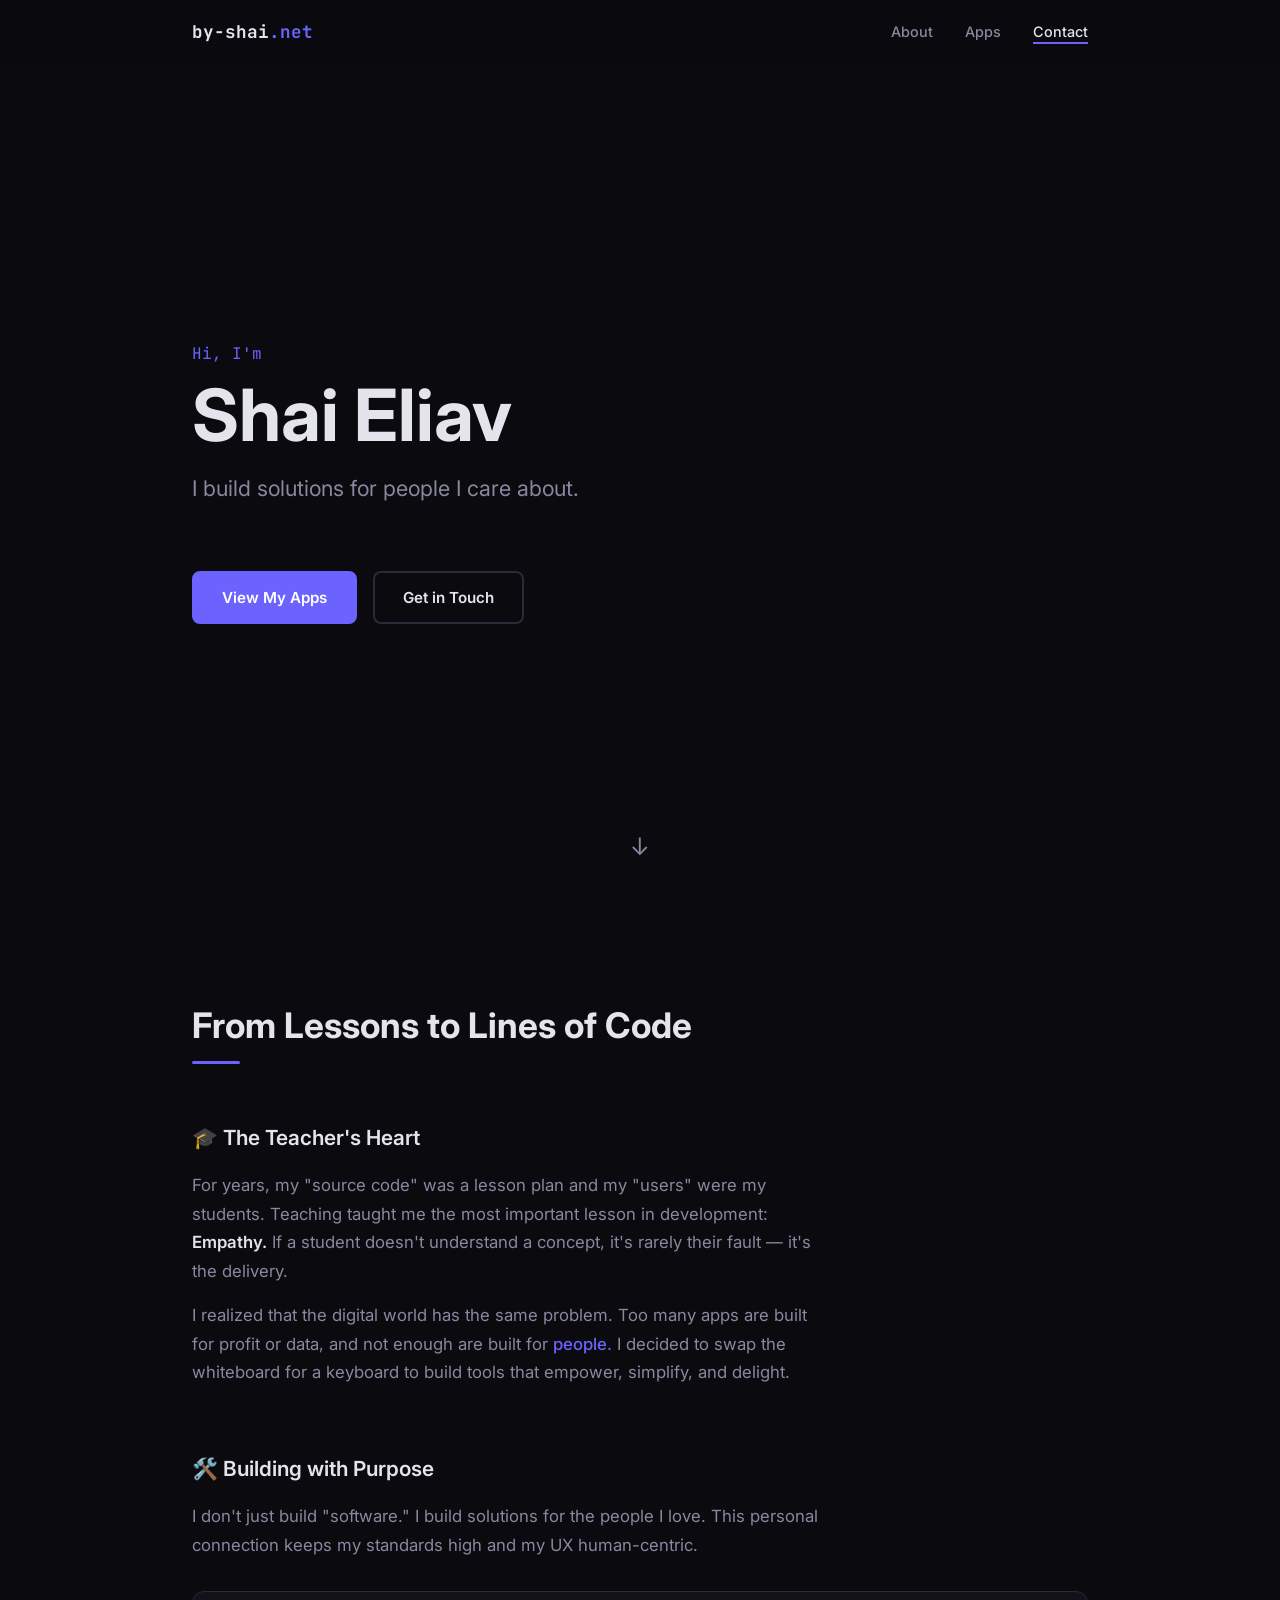
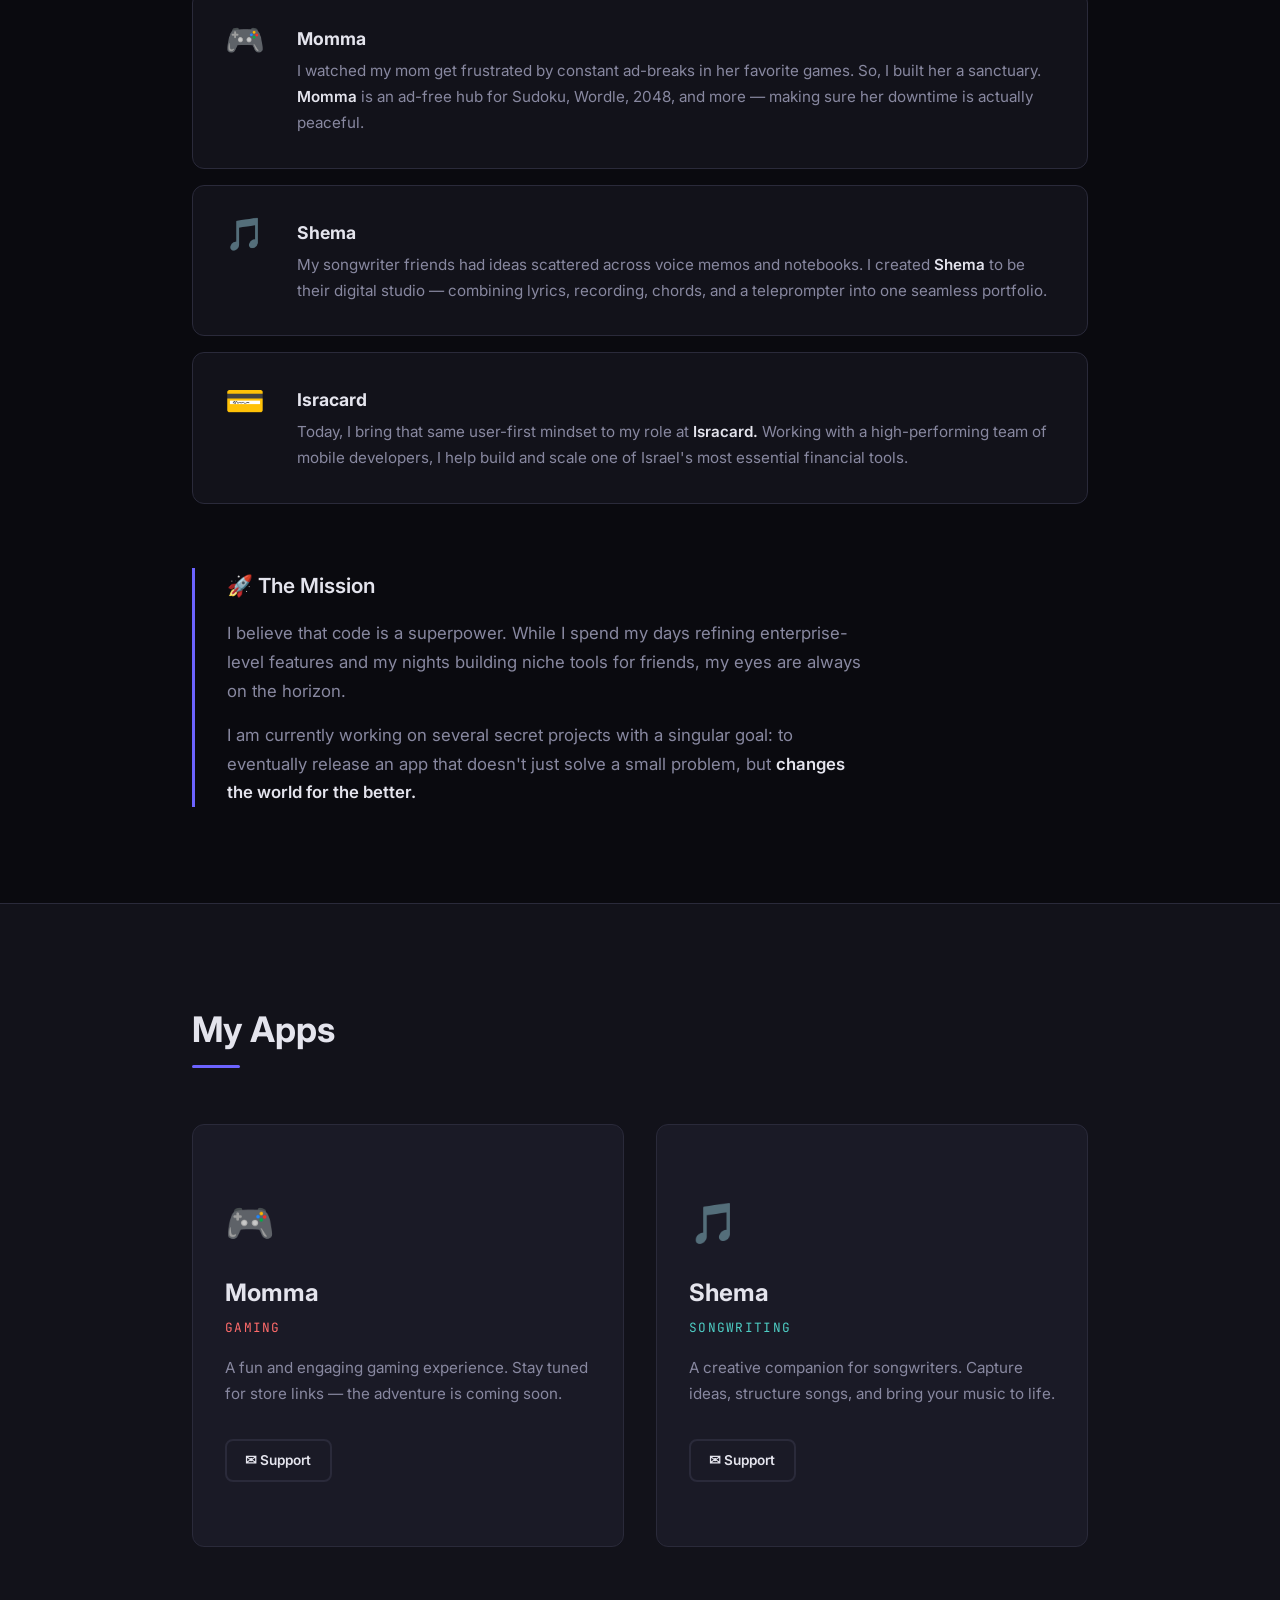
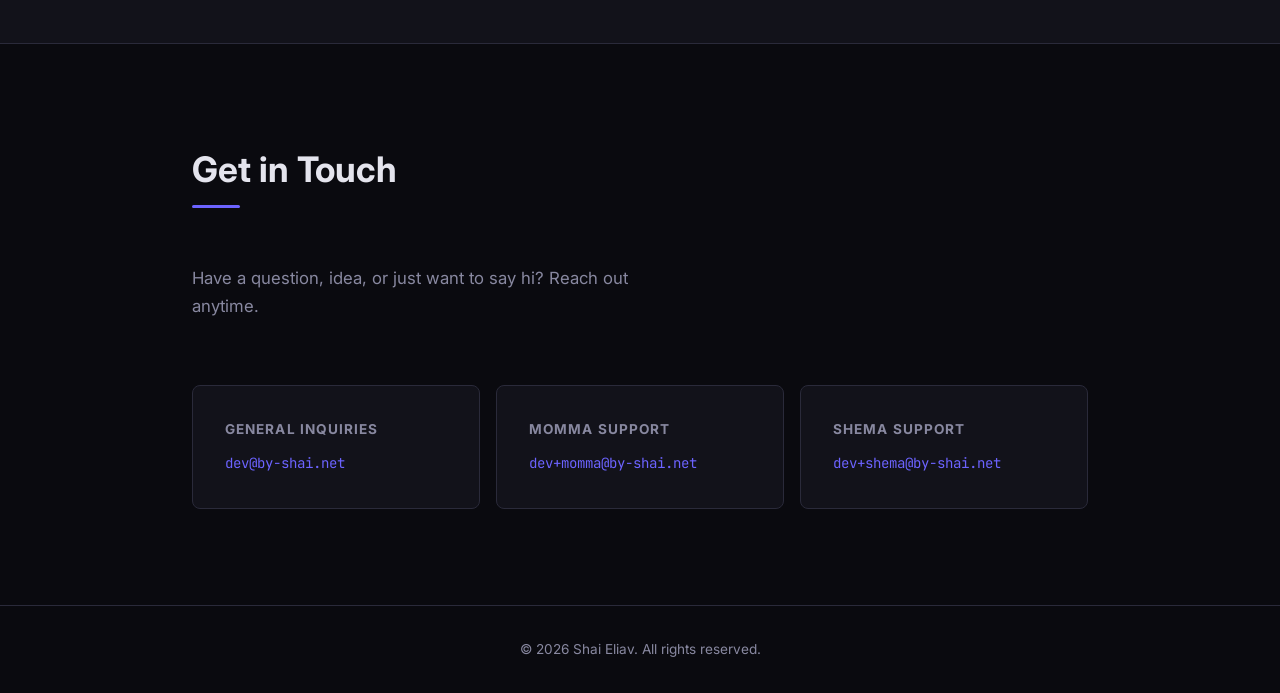
==== index.html @ 7bb71832 "first commit" ====
<!DOCTYPE html>
<html lang="en">
<head>
  <meta charset="UTF-8">
  <meta name="viewport" content="width=device-width, initial-scale=1.0">
  <title>Shai Eliav — Developer</title>
  <meta name="description" content="Shai Eliav — app developer. Creator of Momma (gaming) and Shema (songwriting).">
  <meta name="author" content="Shai Eliav">

  <!-- Open Graph -->
  <meta property="og:title" content="Shai Eliav — Developer">
  <meta property="og:description" content="App developer. Creator of Momma and Shema.">
  <meta property="og:type" content="website">
  <meta property="og:url" content="https://by-shai.net">

  <!-- Favicon (inline SVG data URI) -->
  <link rel="icon" href="data:image/svg+xml,<svg xmlns='http://www.w3.org/2000/svg' viewBox='0 0 100 100'><text y='.9em' font-size='90'>⚡</text></svg>">

  <!-- Fonts -->
  <link rel="preconnect" href="https://fonts.googleapis.com">
  <link rel="preconnect" href="https://fonts.gstatic.com" crossorigin>
  <link href="https://fonts.googleapis.com/css2?family=Inter:wght@400;500;600;700&family=JetBrains+Mono:wght@400;500&display=swap" rel="stylesheet">

  <link rel="stylesheet" href="css/style.css">
</head>
<body>

  <!-- ============ NAV ============ -->
  <nav class="nav" id="nav">
    <div class="nav__inner">
      <a href="#" class="nav__logo">by-shai<span class="accent">.net</span></a>
      <button class="nav__toggle" id="navToggle" aria-label="Toggle menu">
        <span></span><span></span><span></span>
      </button>
      <ul class="nav__links" id="navLinks">
        <li><a href="#about">About</a></li>
        <li><a href="#apps">Apps</a></li>
        <li><a href="#contact">Contact</a></li>
      </ul>
    </div>
  </nav>

  <!-- ============ HERO ============ -->
  <header class="hero" id="hero">
    <div class="container">
      <p class="hero__greeting">Hi, I'm</p>
      <h1 class="hero__name">Shai Eliav</h1>
      <p class="hero__tagline">I build solutions for people I care about.</p>
      <div class="hero__cta">
        <a href="#apps" class="btn btn--primary">View My Apps</a>
        <a href="#contact" class="btn btn--outline">Get in Touch</a>
      </div>
    </div>
    <div class="hero__scroll" aria-hidden="true">
      <span>↓</span>
    </div>
  </header>

  <!-- ============ ABOUT ============ -->
  <section class="section about" id="about">
    <div class="container">
      <h2 class="section__title fade-in">From Lessons to Lines&nbsp;of&nbsp;Code</h2>

      <!-- The Teacher's Heart -->
      <div class="about__block fade-in">
        <h3 class="about__subtitle">🎓 The Teacher's Heart</h3>
        <div class="about__content">
          <p>
            For years, my "source code" was a lesson plan and my "users" were my students.
            Teaching taught me the most important lesson in development: <strong>Empathy.</strong>
            If a student doesn't understand a concept, it's rarely their fault — it's the delivery.
          </p>
          <p>
            I realized that the digital world has the same problem. Too many apps are built for
            profit or data, and not enough are built for <em>people.</em> I decided to swap the
            whiteboard for a keyboard to build tools that empower, simplify, and delight.
          </p>
        </div>
      </div>

      <!-- Building with Purpose -->
      <div class="about__block fade-in">
        <h3 class="about__subtitle">🛠️ Building with Purpose</h3>
        <div class="about__content">
          <p>
            I don't just build "software." I build solutions for the people I love. This personal
            connection keeps my standards high and my UX human-centric.
          </p>
        </div>

        <div class="about__projects">
          <div class="about__project fade-in">
            <span class="about__project-icon">🎮</span>
            <div>
              <h4 class="about__project-name">Momma</h4>
              <p>
                I watched my mom get frustrated by constant ad-breaks in her favorite games.
                So, I built her a sanctuary. <strong>Momma</strong> is an ad-free hub for
                Sudoku, Wordle, 2048, and more — making sure her downtime is actually peaceful.
              </p>
            </div>
          </div>

          <div class="about__project fade-in">
            <span class="about__project-icon">🎵</span>
            <div>
              <h4 class="about__project-name">Shema</h4>
              <p>
                My songwriter friends had ideas scattered across voice memos and notebooks.
                I created <strong>Shema</strong> to be their digital studio — combining lyrics,
                recording, chords, and a teleprompter into one seamless portfolio.
              </p>
            </div>
          </div>

          <div class="about__project fade-in">
            <span class="about__project-icon">💳</span>
            <div>
              <h4 class="about__project-name">Isracard</h4>
              <p>
                Today, I bring that same user-first mindset to my role at <strong>Isracard.</strong>
                Working with a high-performing team of mobile developers, I help build and scale
                one of Israel's most essential financial tools.
              </p>
            </div>
          </div>
        </div>
      </div>

      <!-- The Mission -->
      <div class="about__block about__mission fade-in">
        <h3 class="about__subtitle">🚀 The Mission</h3>
        <div class="about__content">
          <p>
            I believe that code is a superpower. While I spend my days refining enterprise-level
            features and my nights building niche tools for friends, my eyes are always on
            the horizon.
          </p>
          <p>
            I am currently working on several secret projects with a singular goal: to eventually
            release an app that doesn't just solve a small problem, but
            <strong>changes the world for the better.</strong>
          </p>
        </div>
      </div>
    </div>
  </section>

  <!-- ============ APPS ============ -->
  <section class="section apps" id="apps">
    <div class="container">
      <h2 class="section__title fade-in">My Apps</h2>
      <div class="apps__grid">

        <!-- Momma -->
        <article class="app-card app-card--momma fade-in">
          <div class="app-card__icon">🎮</div>
          <h3 class="app-card__name">Momma</h3>
          <p class="app-card__category">Gaming</p>
          <p class="app-card__desc">
            A fun and engaging gaming experience. Stay tuned for store links — the adventure is coming soon.
          </p>
          <div class="app-card__links">
            <!-- Store links will go here -->
            <a href="mailto:dev+momma@by-shai.net" class="btn btn--small btn--outline">
              ✉ Support
            </a>
          </div>
        </article>

        <!-- Shema -->
        <article class="app-card app-card--shema fade-in">
          <div class="app-card__icon">🎵</div>
          <h3 class="app-card__name">Shema</h3>
          <p class="app-card__category">Songwriting</p>
          <p class="app-card__desc">
            A creative companion for songwriters. Capture ideas, structure songs, and bring your music to life.
          </p>
          <div class="app-card__links">
            <!-- Store links will go here -->
            <a href="mailto:dev+shema@by-shai.net" class="btn btn--small btn--outline">
              ✉ Support
            </a>
          </div>
        </article>

      </div>
    </div>
  </section>

  <!-- ============ CONTACT ============ -->
  <section class="section contact" id="contact">
    <div class="container">
      <h2 class="section__title fade-in">Get in Touch</h2>
      <p class="contact__text">
        Have a question, idea, or just want to say hi? Reach out anytime.
      </p>
      <div class="contact__grid fade-in">
        <div class="contact-card">
          <h4>General Inquiries</h4>
          <a href="mailto:dev@by-shai.net">dev@by-shai.net</a>
        </div>
        <div class="contact-card">
          <h4>Momma Support</h4>
          <a href="mailto:dev+momma@by-shai.net">dev+momma@by-shai.net</a>
        </div>
        <div class="contact-card">
          <h4>Shema Support</h4>
          <a href="mailto:dev+shema@by-shai.net">dev+shema@by-shai.net</a>
        </div>
      </div>
    </div>
  </section>

  <!-- ============ FOOTER ============ -->
  <footer class="footer">
    <div class="container">
      <p>&copy; <span id="year"></span> Shai Eliav. All rights reserved.</p>
    </div>
  </footer>

  <script src="js/main.js"></script>
</body>
</html>
---- css/style.css ----
/* ===========================================
   by-shai.net — Shai Eliav Developer Portfolio
   =========================================== */

/* ---------- Design tokens ---------- */
:root {
  /* Colors */
  --color-bg:        #0a0a0f;
  --color-surface:   #12121a;
  --color-surface-2: #1a1a26;
  --color-border:    #2a2a3a;
  --color-text:      #e4e4ed;
  --color-text-muted:#8888a0;
  --color-accent:    #6c63ff;
  --color-accent-hover: #857eff;
  --color-momma:     #ff6b6b;
  --color-shema:     #4ecdc4;

  /* Typography */
  --font-sans:  'Inter', -apple-system, BlinkMacSystemFont, 'Segoe UI', sans-serif;
  --font-mono:  'JetBrains Mono', 'Fira Code', monospace;

  /* Spacing */
  --space-xs: 0.25rem;
  --space-sm: 0.5rem;
  --space-md: 1rem;
  --space-lg: 2rem;
  --space-xl: 4rem;
  --space-2xl: 6rem;

  /* Misc */
  --radius: 12px;
  --radius-sm: 8px;
  --transition: 0.3s cubic-bezier(0.4, 0, 0.2, 1);
  --nav-height: 64px;
}

/* ---------- Reset ---------- */
*, *::before, *::after {
  margin: 0;
  padding: 0;
  box-sizing: border-box;
}

html {
  scroll-behavior: smooth;
  scroll-padding-top: var(--nav-height);
}

body {
  font-family: var(--font-sans);
  background: var(--color-bg);
  color: var(--color-text);
  line-height: 1.7;
  -webkit-font-smoothing: antialiased;
  -moz-osx-font-smoothing: grayscale;
  overflow-x: hidden;
}

a {
  color: var(--color-accent);
  text-decoration: none;
  transition: color var(--transition);
}

a:hover {
  color: var(--color-accent-hover);
}

img {
  max-width: 100%;
  display: block;
}

ul {
  list-style: none;
}

/* ---------- Utility ---------- */
.container {
  width: 100%;
  max-width: 960px;
  margin-inline: auto;
  padding-inline: var(--space-lg);
}

.accent {
  color: var(--color-accent);
}

/* ---------- Buttons ---------- */
.btn {
  display: inline-flex;
  align-items: center;
  gap: var(--space-sm);
  padding: 0.75rem 1.75rem;
  border-radius: var(--radius-sm);
  font-weight: 600;
  font-size: 0.95rem;
  transition: all var(--transition);
  cursor: pointer;
  border: 2px solid transparent;
  text-decoration: none;
}

.btn--primary {
  background: var(--color-accent);
  color: #fff;
  border-color: var(--color-accent);
}

.btn--primary:hover {
  background: var(--color-accent-hover);
  border-color: var(--color-accent-hover);
  color: #fff;
  transform: translateY(-2px);
  box-shadow: 0 8px 25px rgba(108, 99, 255, 0.3);
}

.btn--outline {
  background: transparent;
  color: var(--color-text);
  border-color: var(--color-border);
}

.btn--outline:hover {
  border-color: var(--color-accent);
  color: var(--color-accent);
  transform: translateY(-2px);
}

.btn--small {
  padding: 0.5rem 1.15rem;
  font-size: 0.85rem;
}

/* ---------- Navigation ---------- */
.nav {
  position: fixed;
  top: 0;
  left: 0;
  right: 0;
  height: var(--nav-height);
  z-index: 1000;
  background: rgba(10, 10, 15, 0.85);
  backdrop-filter: blur(12px);
  -webkit-backdrop-filter: blur(12px);
  border-bottom: 1px solid transparent;
  transition: border-color var(--transition), background var(--transition);
}

.nav--scrolled {
  border-bottom-color: var(--color-border);
  background: rgba(10, 10, 15, 0.95);
}

.nav__inner {
  display: flex;
  align-items: center;
  justify-content: space-between;
  max-width: 960px;
  margin-inline: auto;
  padding-inline: var(--space-lg);
  height: 100%;
}

.nav__logo {
  font-family: var(--font-mono);
  font-weight: 700;
  font-size: 1.1rem;
  color: var(--color-text);
  text-decoration: none;
}

.nav__logo:hover {
  color: var(--color-text);
}

.nav__links {
  display: flex;
  gap: var(--space-lg);
}

.nav__links a {
  color: var(--color-text-muted);
  font-weight: 500;
  font-size: 0.9rem;
  transition: color var(--transition);
  position: relative;
}

.nav__links a::after {
  content: '';
  position: absolute;
  bottom: -4px;
  left: 0;
  width: 0;
  height: 2px;
  background: var(--color-accent);
  transition: width var(--transition);
}

.nav__links a:hover,
.nav__links a.active {
  color: var(--color-text);
}

.nav__links a:hover::after,
.nav__links a.active::after {
  width: 100%;
}

/* Hamburger */
.nav__toggle {
  display: none;
  flex-direction: column;
  gap: 5px;
  background: none;
  border: none;
  cursor: pointer;
  padding: var(--space-sm);
}

.nav__toggle span {
  display: block;
  width: 22px;
  height: 2px;
  background: var(--color-text);
  border-radius: 2px;
  transition: all var(--transition);
}

/* ---------- Hero ---------- */
.hero {
  display: flex;
  flex-direction: column;
  justify-content: center;
  align-items: flex-start;
  min-height: 100vh;
  padding-top: var(--nav-height);
  position: relative;
}

.hero__greeting {
  font-family: var(--font-mono);
  color: var(--color-accent);
  font-size: 1rem;
  margin-bottom: var(--space-sm);
  opacity: 0;
  animation: fadeUp 0.6s ease forwards 0.2s;
}

.hero__name {
  font-size: clamp(2.5rem, 7vw, 4.5rem);
  font-weight: 700;
  line-height: 1.1;
  margin-bottom: var(--space-md);
  opacity: 0;
  animation: fadeUp 0.6s ease forwards 0.4s;
}

.hero__tagline {
  font-size: clamp(1.1rem, 2.5vw, 1.35rem);
  color: var(--color-text-muted);
  max-width: 480px;
  margin-bottom: var(--space-xl);
  opacity: 0;
  animation: fadeUp 0.6s ease forwards 0.6s;
}

.hero__cta {
  display: flex;
  gap: var(--space-md);
  flex-wrap: wrap;
  opacity: 0;
  animation: fadeUp 0.6s ease forwards 0.8s;
}

.hero__scroll {
  position: absolute;
  bottom: var(--space-lg);
  left: 50%;
  transform: translateX(-50%);
  color: var(--color-text-muted);
  font-size: 1.5rem;
  animation: bounce 2s ease infinite;
}

/* ---------- Sections ---------- */
.section {
  padding: var(--space-2xl) 0;
}

.section__title {
  font-size: clamp(1.6rem, 4vw, 2.2rem);
  font-weight: 700;
  margin-bottom: var(--space-xl);
  position: relative;
  display: inline-block;
}

.section__title::after {
  content: '';
  position: absolute;
  bottom: -8px;
  left: 0;
  width: 48px;
  height: 3px;
  background: var(--color-accent);
  border-radius: 3px;
}

/* ---------- About ---------- */
.about__block {
  margin-bottom: var(--space-xl);
}

.about__block:last-child {
  margin-bottom: 0;
}

.about__subtitle {
  font-size: 1.3rem;
  font-weight: 600;
  margin-bottom: var(--space-md);
  color: var(--color-text);
}

.about__content {
  max-width: 640px;
}

.about__content p {
  color: var(--color-text-muted);
  margin-bottom: var(--space-md);
  font-size: 1.05rem;
}

.about__content p:last-child {
  margin-bottom: 0;
}

.about__content strong {
  color: var(--color-text);
  font-weight: 600;
}

.about__content em {
  color: var(--color-accent);
  font-style: normal;
  font-weight: 500;
}

/* Project highlight cards inside About */
.about__projects {
  display: flex;
  flex-direction: column;
  gap: var(--space-md);
  margin-top: var(--space-lg);
}

.about__project {
  display: flex;
  gap: var(--space-lg);
  align-items: flex-start;
  background: var(--color-surface);
  border: 1px solid var(--color-border);
  border-radius: var(--radius);
  padding: var(--space-lg);
  transition: border-color var(--transition), transform var(--transition);
}

.about__project:hover {
  border-color: var(--color-accent);
  transform: translateY(-2px);
}

.about__project-icon {
  font-size: 2rem;
  flex-shrink: 0;
  line-height: 1;
}

.about__project-name {
  font-size: 1.1rem;
  font-weight: 700;
  margin-bottom: var(--space-xs);
}

.about__project p {
  color: var(--color-text-muted);
  font-size: 0.95rem;
  line-height: 1.7;
}

.about__project p strong {
  color: var(--color-text);
  font-weight: 600;
}

/* Mission block accent border */
.about__mission {
  border-left: 3px solid var(--color-accent);
  padding-left: var(--space-lg);
  border-radius: 0;
}

@media (max-width: 480px) {
  .about__project {
    flex-direction: column;
    gap: var(--space-md);
  }
}

/* ---------- Apps ---------- */
.apps {
  background: var(--color-surface);
  border-top: 1px solid var(--color-border);
  border-bottom: 1px solid var(--color-border);
}

.apps__grid {
  display: grid;
  grid-template-columns: repeat(auto-fit, minmax(300px, 1fr));
  gap: var(--space-lg);
}

.app-card {
  background: var(--color-surface-2);
  border: 1px solid var(--color-border);
  border-radius: var(--radius);
  padding: var(--space-xl) var(--space-lg);
  transition: transform var(--transition), box-shadow var(--transition), border-color var(--transition);
  position: relative;
  overflow: hidden;
}

.app-card::before {
  content: '';
  position: absolute;
  top: 0;
  left: 0;
  right: 0;
  height: 3px;
  border-radius: var(--radius) var(--radius) 0 0;
  opacity: 0;
  transition: opacity var(--transition);
}

.app-card--momma::before {
  background: var(--color-momma);
}

.app-card--shema::before {
  background: var(--color-shema);
}

.app-card:hover {
  transform: translateY(-4px);
  box-shadow: 0 16px 48px rgba(0, 0, 0, 0.3);
}

.app-card:hover::before {
  opacity: 1;
}

.app-card--momma:hover {
  border-color: rgba(255, 107, 107, 0.3);
}

.app-card--shema:hover {
  border-color: rgba(78, 205, 196, 0.3);
}

.app-card__icon {
  font-size: 2.5rem;
  margin-bottom: var(--space-md);
}

.app-card__name {
  font-size: 1.5rem;
  font-weight: 700;
  margin-bottom: var(--space-xs);
}

.app-card__category {
  font-family: var(--font-mono);
  font-size: 0.8rem;
  text-transform: uppercase;
  letter-spacing: 0.1em;
  margin-bottom: var(--space-md);
}

.app-card--momma .app-card__category {
  color: var(--color-momma);
}

.app-card--shema .app-card__category {
  color: var(--color-shema);
}

.app-card__desc {
  color: var(--color-text-muted);
  font-size: 0.95rem;
  margin-bottom: var(--space-lg);
  line-height: 1.7;
}

.app-card__links {
  display: flex;
  gap: var(--space-sm);
  flex-wrap: wrap;
}

/* ---------- Contact ---------- */
.contact__text {
  color: var(--color-text-muted);
  font-size: 1.05rem;
  max-width: 480px;
  margin-bottom: var(--space-xl);
}

.contact__grid {
  display: grid;
  grid-template-columns: repeat(auto-fit, minmax(220px, 1fr));
  gap: var(--space-md);
}

.contact-card {
  background: var(--color-surface);
  border: 1px solid var(--color-border);
  border-radius: var(--radius-sm);
  padding: var(--space-lg);
  transition: border-color var(--transition), transform var(--transition);
}

.contact-card:hover {
  border-color: var(--color-accent);
  transform: translateY(-2px);
}

.contact-card h4 {
  font-size: 0.85rem;
  text-transform: uppercase;
  letter-spacing: 0.08em;
  color: var(--color-text-muted);
  margin-bottom: var(--space-sm);
}

.contact-card a {
  font-family: var(--font-mono);
  font-size: 0.88rem;
  word-break: break-all;
}

/* ---------- Footer ---------- */
.footer {
  border-top: 1px solid var(--color-border);
  padding: var(--space-lg) 0;
  text-align: center;
}

.footer p {
  color: var(--color-text-muted);
  font-size: 0.85rem;
}

/* ---------- Animations ---------- */
@keyframes fadeUp {
  from {
    opacity: 0;
    transform: translateY(20px);
  }
  to {
    opacity: 1;
    transform: translateY(0);
  }
}

@keyframes bounce {
  0%, 20%, 50%, 80%, 100% {
    transform: translateX(-50%) translateY(0);
  }
  40% {
    transform: translateX(-50%) translateY(-10px);
  }
  60% {
    transform: translateX(-50%) translateY(-5px);
  }
}

/* Fade-in on scroll */
.fade-in {
  opacity: 0;
  transform: translateY(24px);
  transition: opacity 0.6s ease, transform 0.6s ease;
}

.fade-in.visible {
  opacity: 1;
  transform: translateY(0);
}

/* ---------- Responsive ---------- */
@media (max-width: 768px) {
  .nav__toggle {
    display: flex;
  }

  .nav__links {
    position: fixed;
    top: var(--nav-height);
    left: 0;
    right: 0;
    background: rgba(10, 10, 15, 0.98);
    backdrop-filter: blur(12px);
    -webkit-backdrop-filter: blur(12px);
    flex-direction: column;
    align-items: center;
    padding: var(--space-lg);
    gap: var(--space-md);
    border-bottom: 1px solid var(--color-border);
    transform: translateY(-100%);
    opacity: 0;
    pointer-events: none;
    transition: all var(--transition);
  }

  .nav__links.open {
    transform: translateY(0);
    opacity: 1;
    pointer-events: all;
  }

  .nav__links a {
    font-size: 1.1rem;
  }

  .hero__cta {
    flex-direction: column;
    width: 100%;
  }

  .hero__cta .btn {
    justify-content: center;
    text-align: center;
  }

  .apps__grid {
    grid-template-columns: 1fr;
  }

  .contact__grid {
    grid-template-columns: 1fr;
  }
}

@media (max-width: 480px) {
  .container {
    padding-inline: var(--space-md);
  }

  .section {
    padding: var(--space-xl) 0;
  }
}
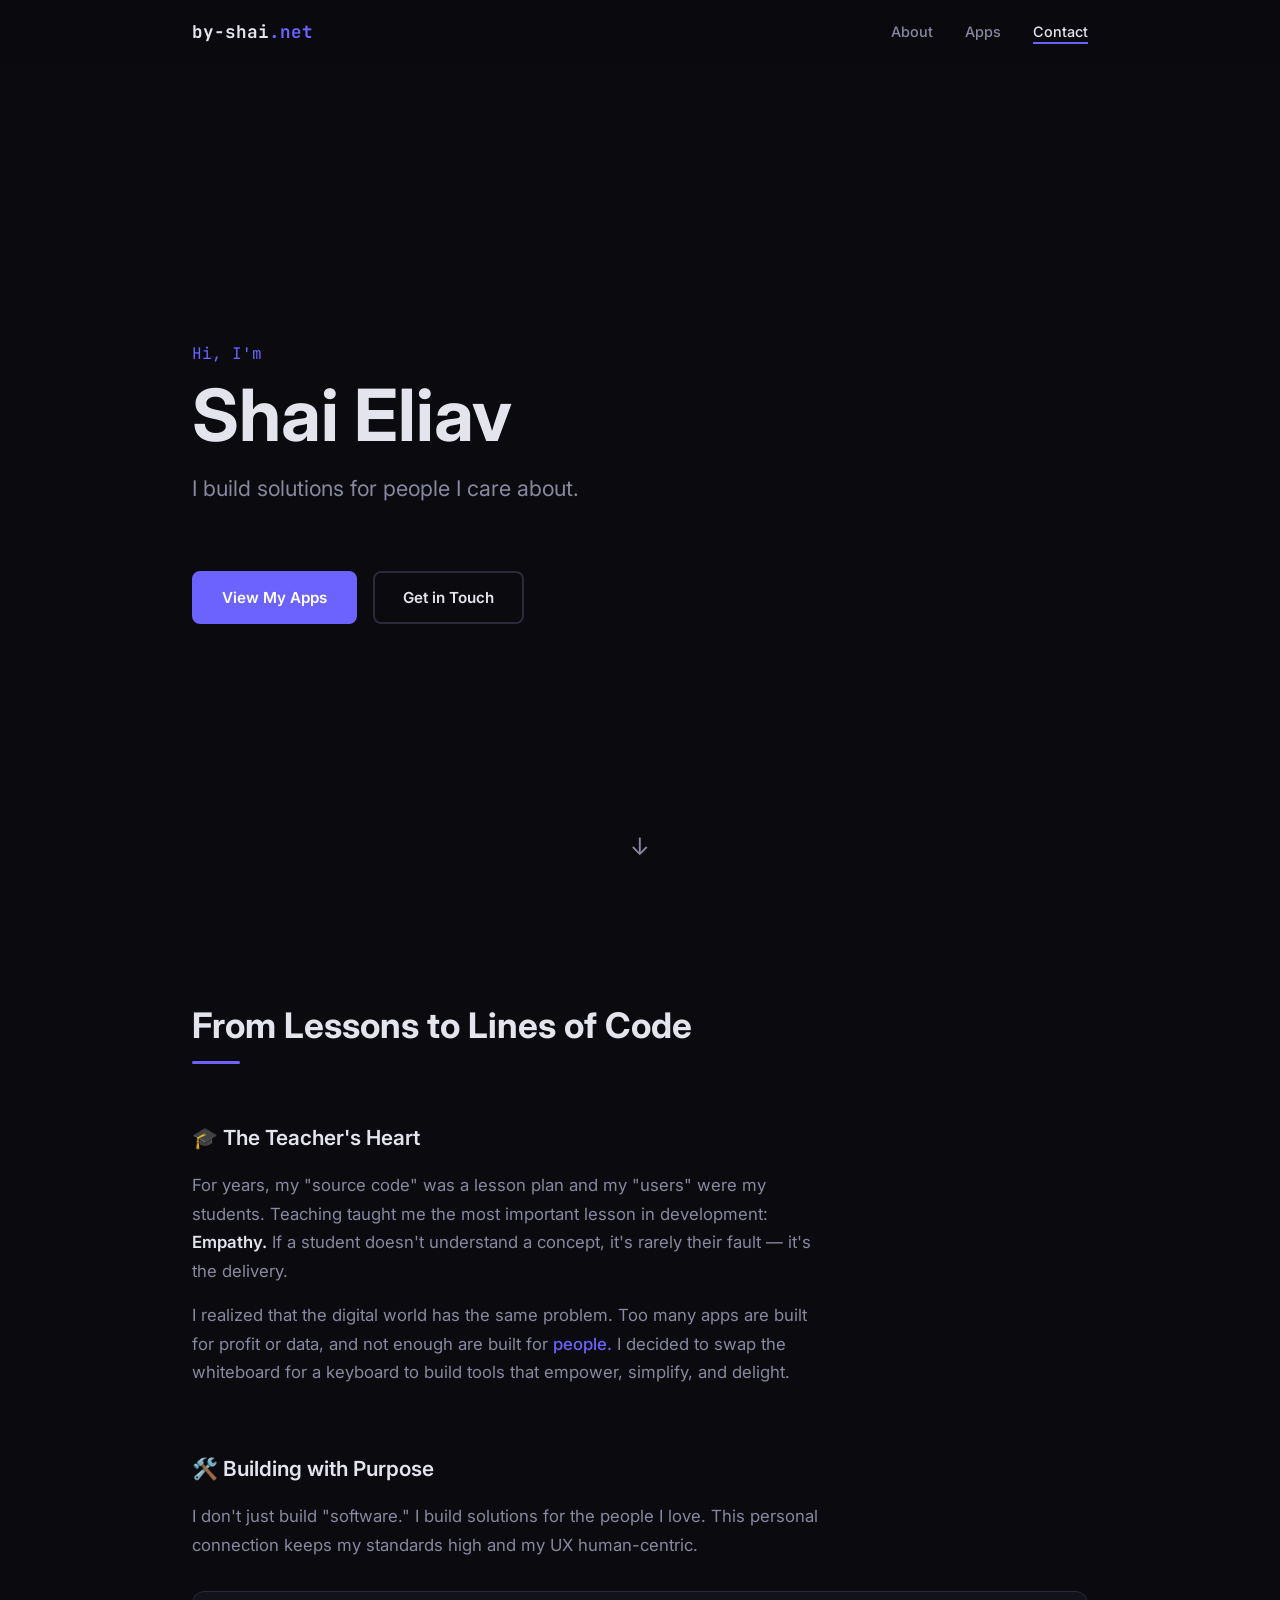
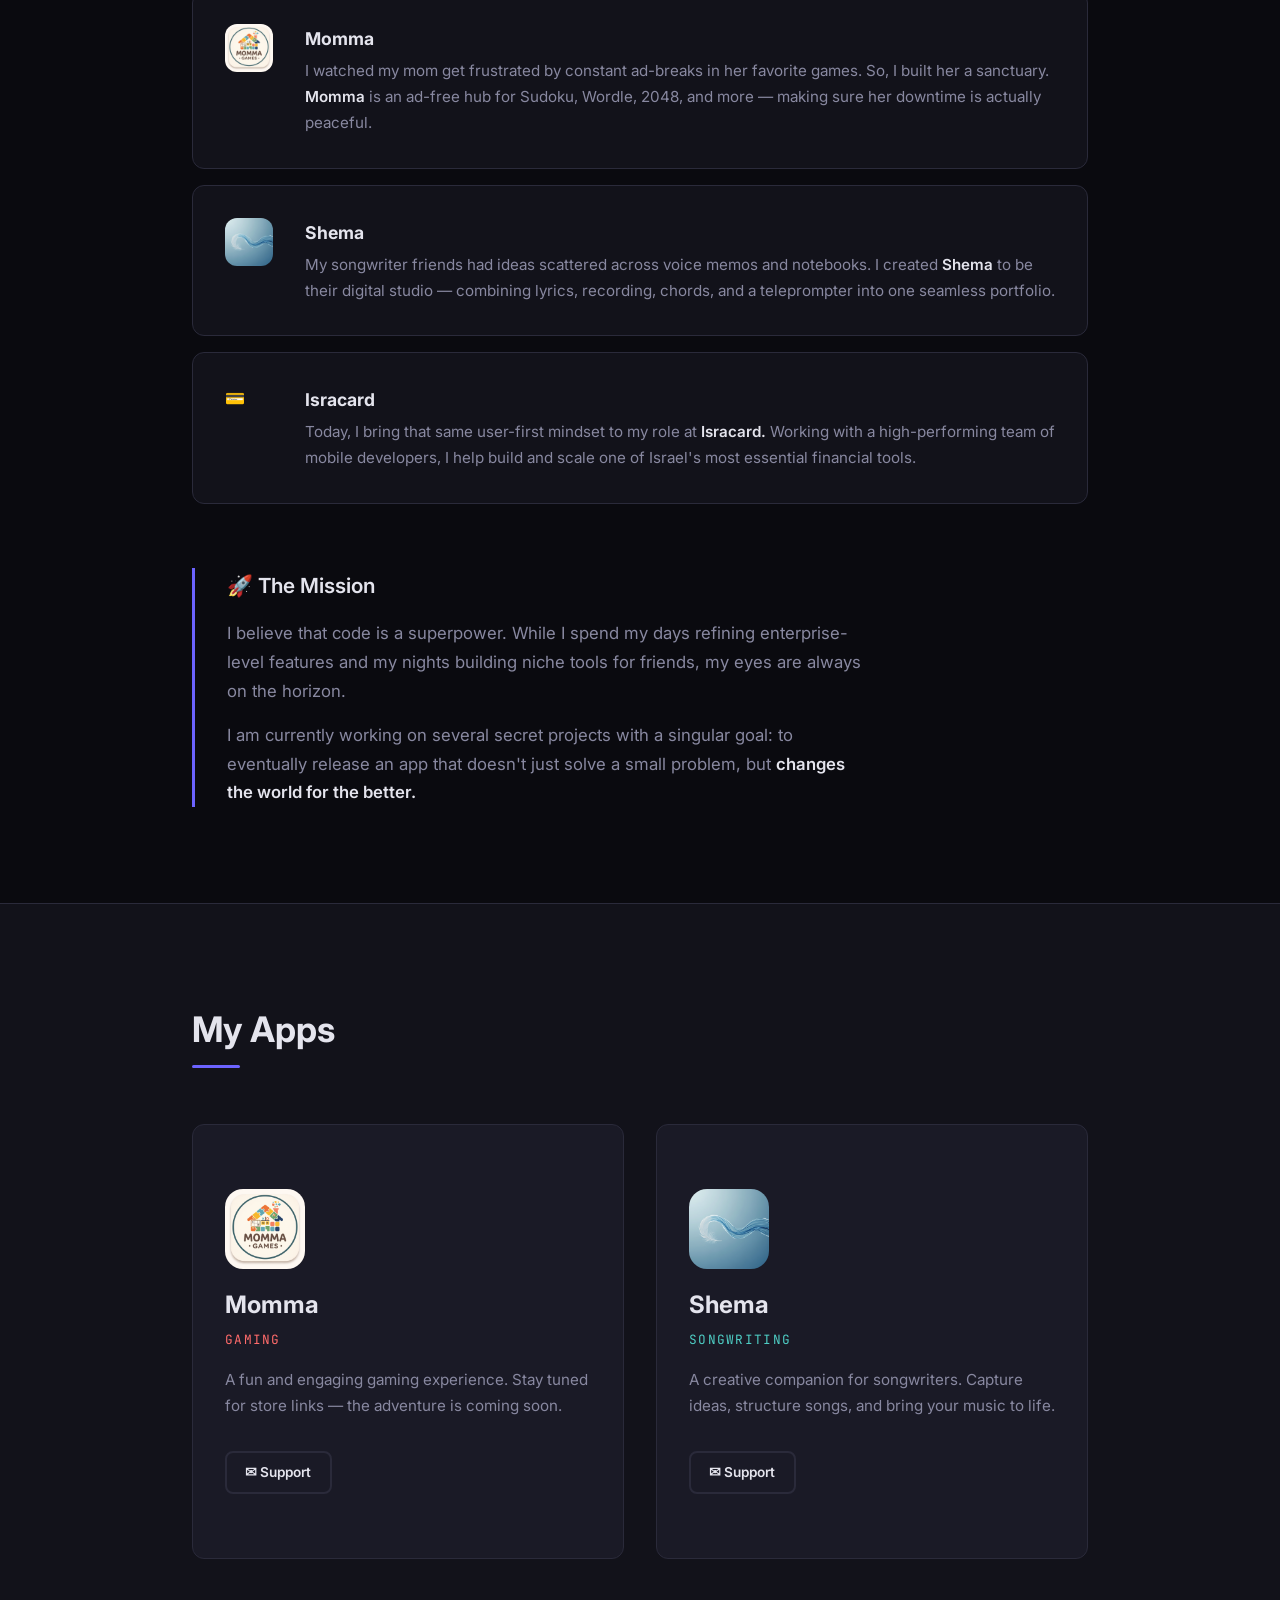
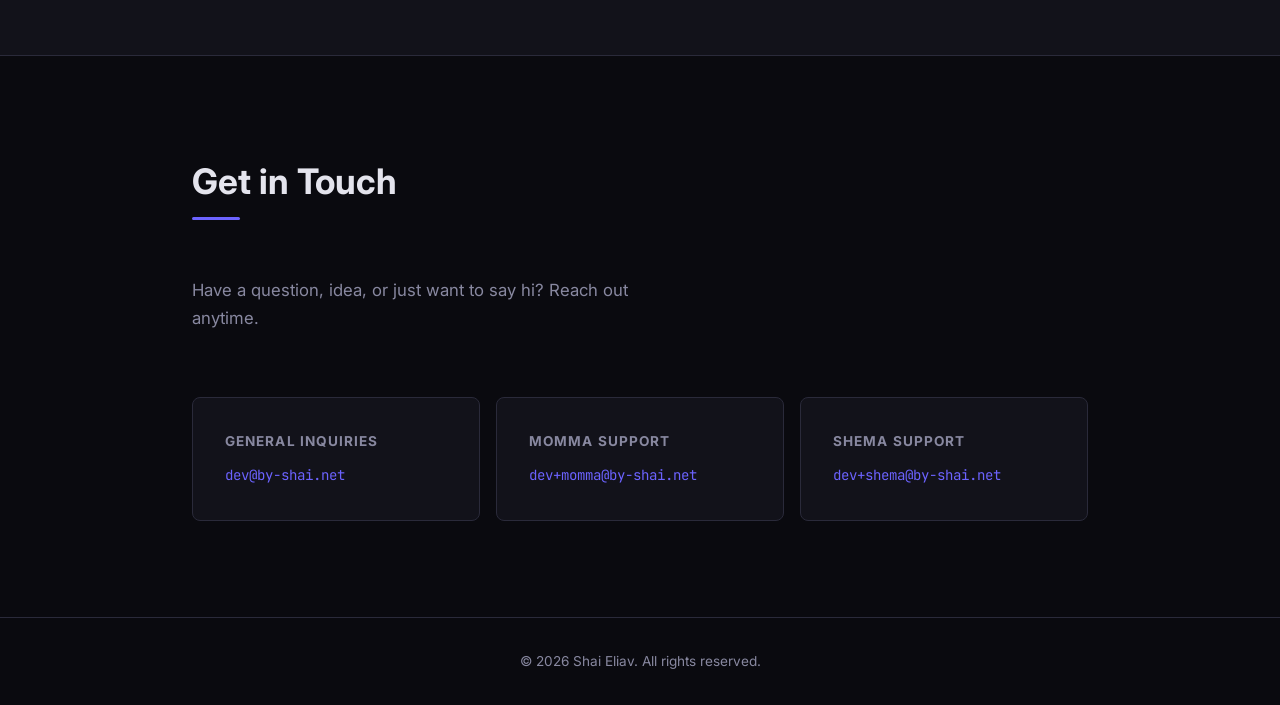
==== commit 56677240: "Replace emoji icons with app logos for Momma and Shema" ====
--- a/index.html
+++ b/index.html
@@ -90,7 +90,7 @@
 
         <div class="about__projects">
           <div class="about__project fade-in">
-            <span class="about__project-icon">🎮</span>
+            <img src="assets/momma-logo.png" alt="Momma logo" class="about__project-icon">
             <div>
               <h4 class="about__project-name">Momma</h4>
               <p>
@@ -102,7 +102,7 @@
           </div>
 
           <div class="about__project fade-in">
-            <span class="about__project-icon">🎵</span>
+            <img src="assets/shema-logo.png" alt="Shema logo" class="about__project-icon">
             <div>
               <h4 class="about__project-name">Shema</h4>
               <p>
@@ -154,7 +154,7 @@
 
         <!-- Momma -->
         <article class="app-card app-card--momma fade-in">
-          <div class="app-card__icon">🎮</div>
+          <img src="assets/momma-logo.png" alt="Momma logo" class="app-card__icon">
           <h3 class="app-card__name">Momma</h3>
           <p class="app-card__category">Gaming</p>
           <p class="app-card__desc">
@@ -170,7 +170,7 @@
 
         <!-- Shema -->
         <article class="app-card app-card--shema fade-in">
-          <div class="app-card__icon">🎵</div>
+          <img src="assets/shema-logo.png" alt="Shema logo" class="app-card__icon">
           <h3 class="app-card__name">Shema</h3>
           <p class="app-card__category">Songwriting</p>
           <p class="app-card__desc">
--- a/css/style.css
+++ b/css/style.css
@@ -376,9 +376,11 @@
 }
 
 .about__project-icon {
-  font-size: 2rem;
+  width: 48px;
+  height: 48px;
   flex-shrink: 0;
-  line-height: 1;
+  border-radius: 12px;
+  object-fit: cover;
 }
 
 .about__project-name {
@@ -473,7 +475,10 @@
 }
 
 .app-card__icon {
-  font-size: 2.5rem;
+  width: 80px;
+  height: 80px;
+  border-radius: 18px;
+  object-fit: cover;
   margin-bottom: var(--space-md);
 }
 
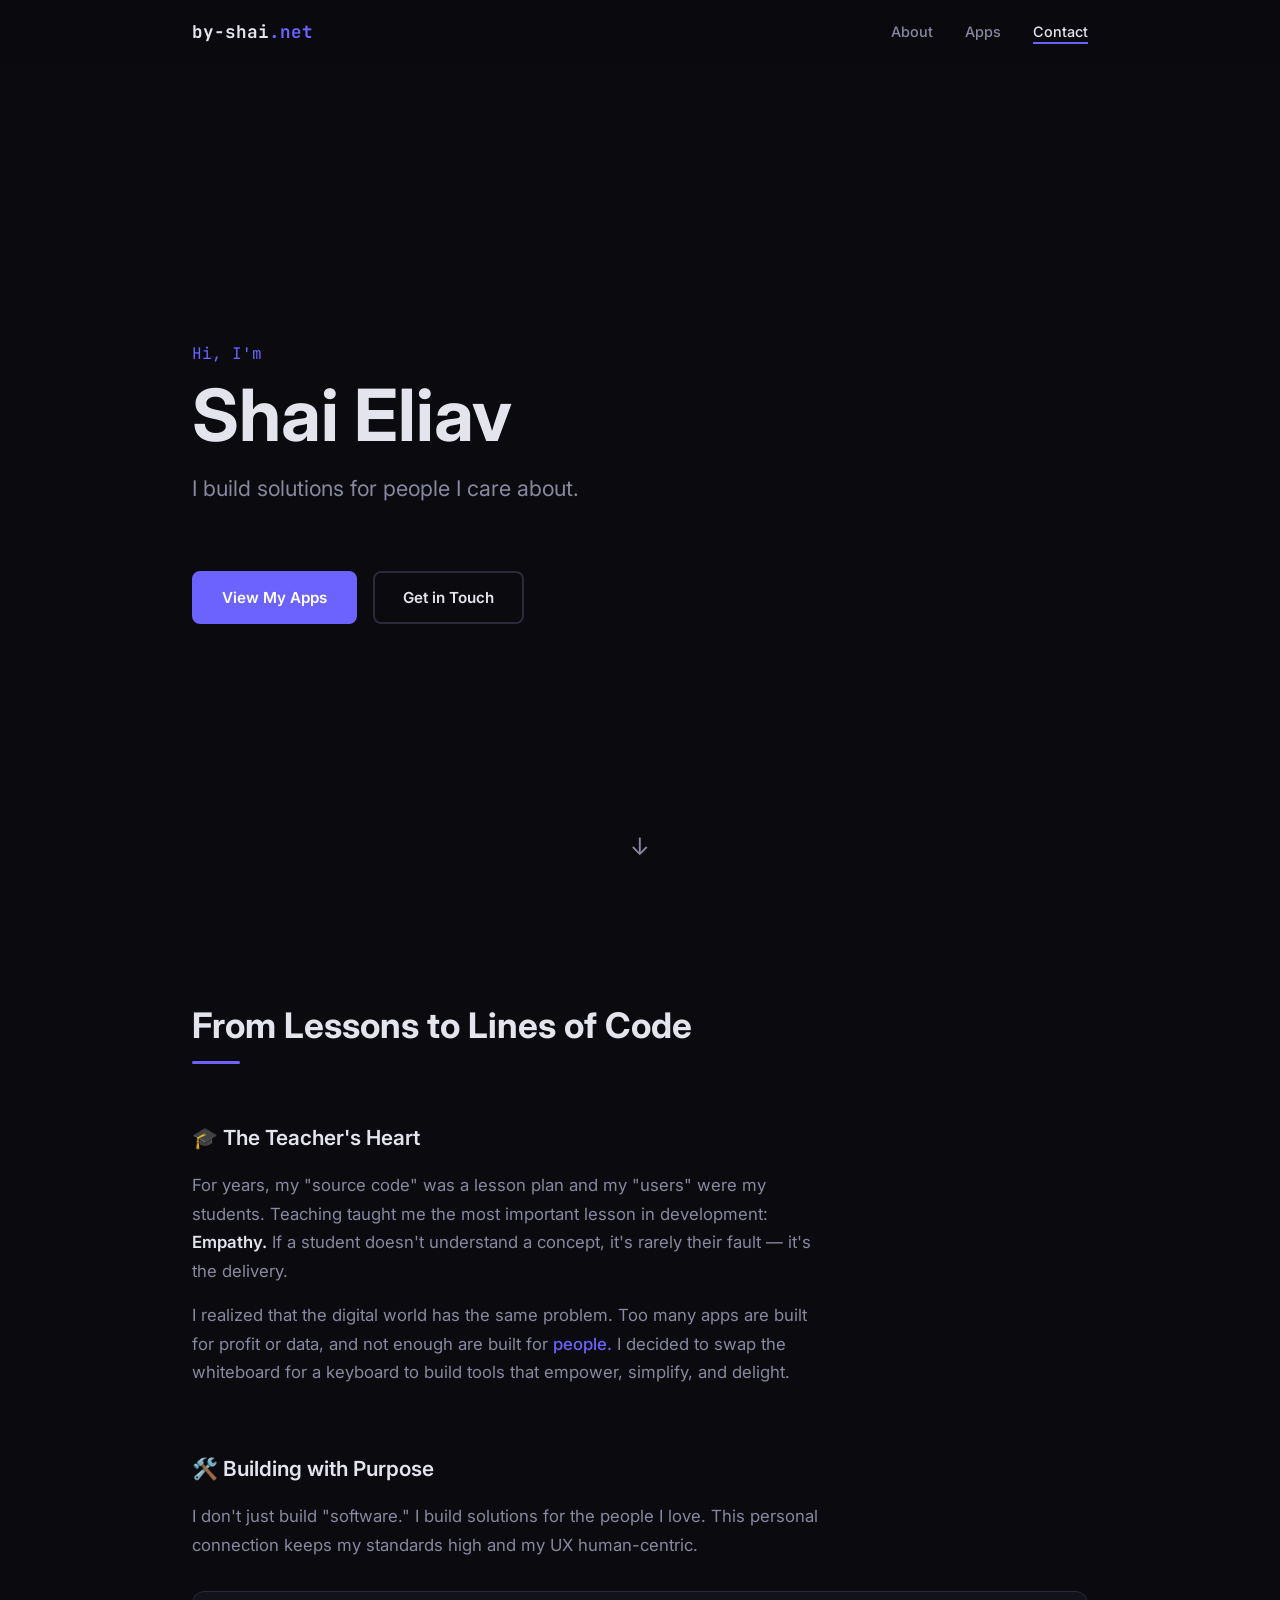
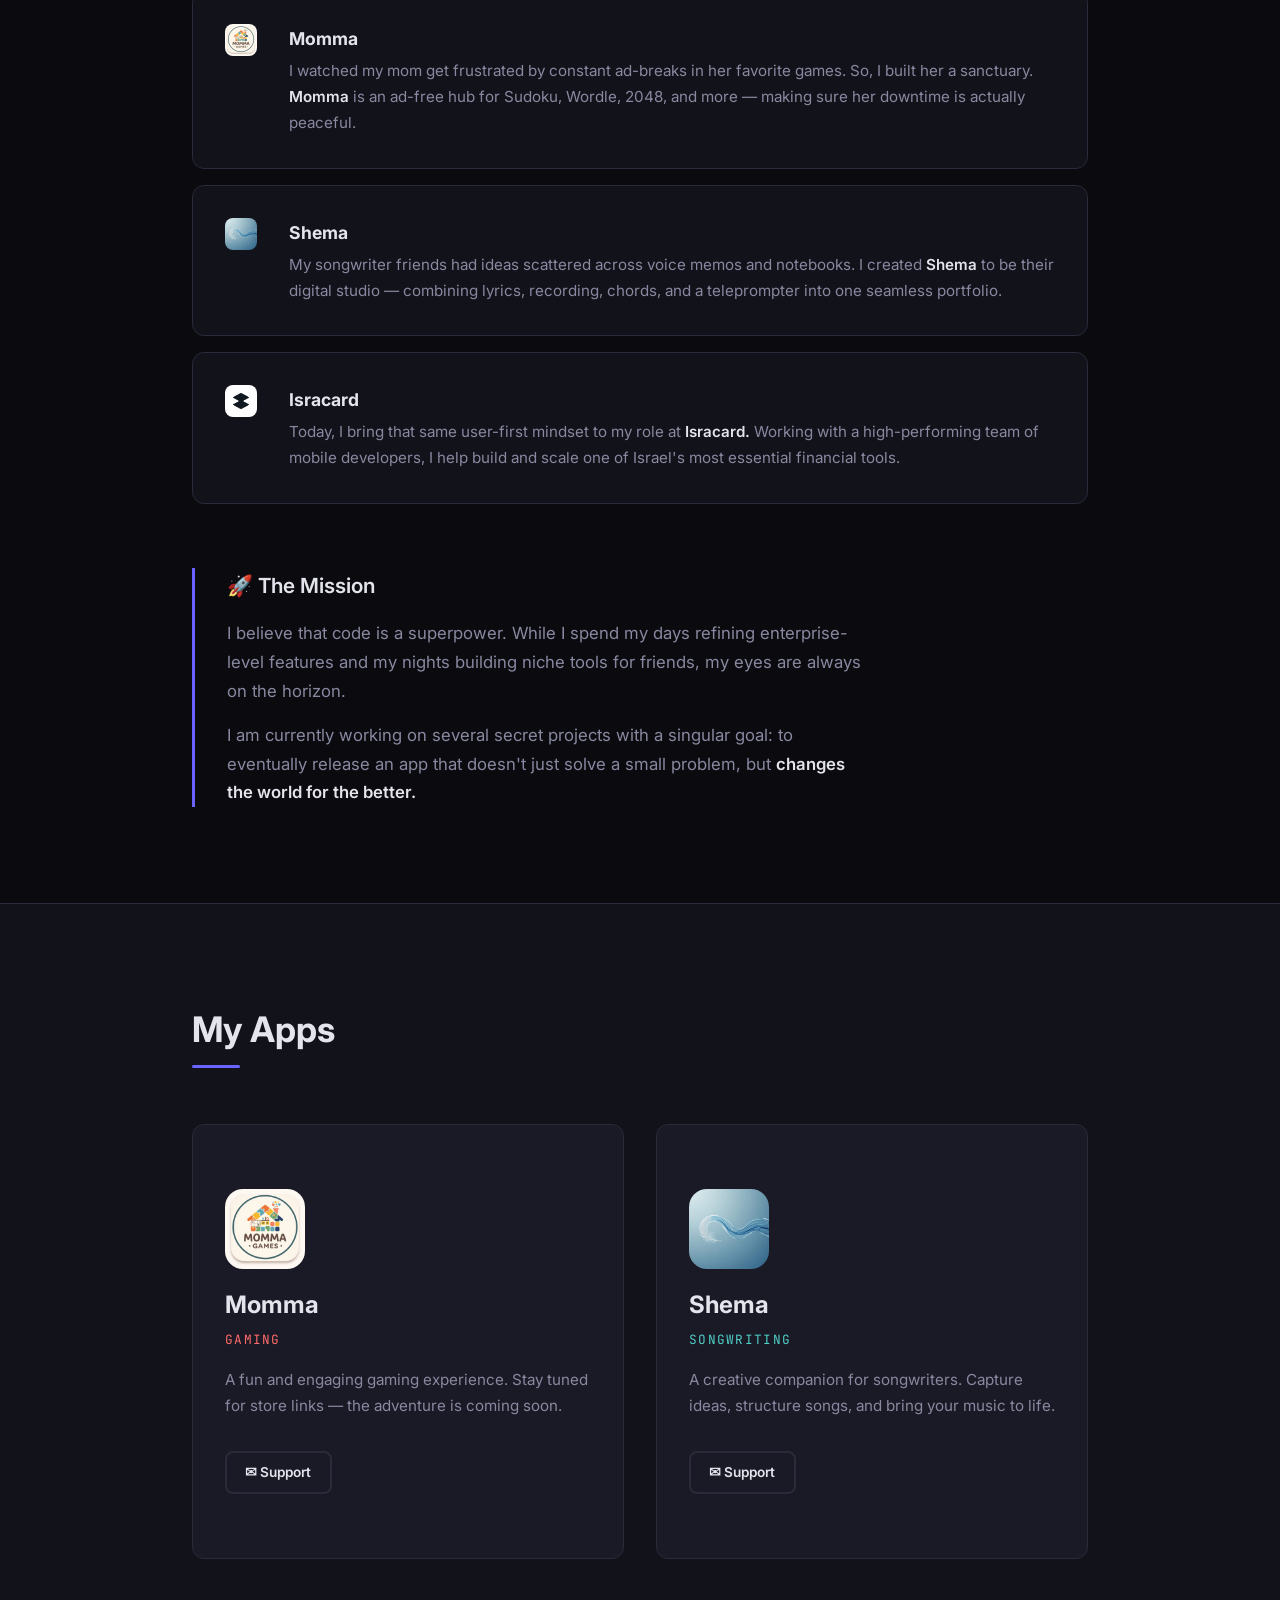
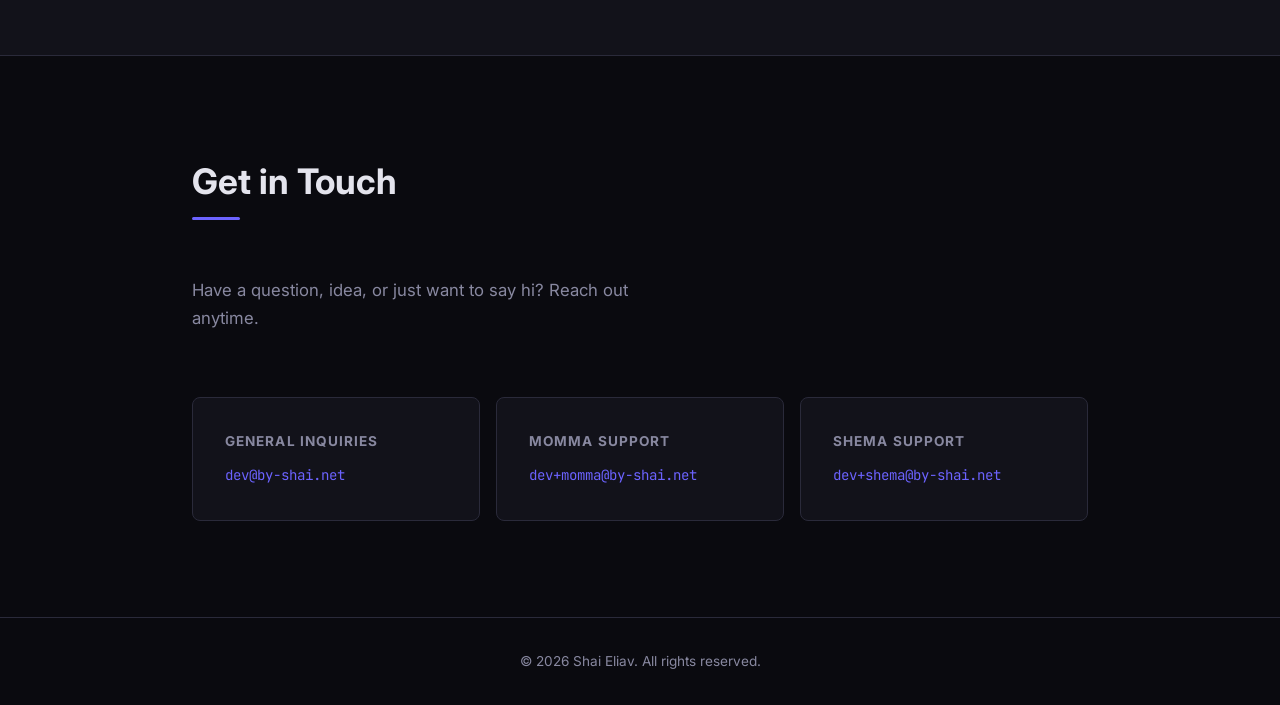
==== commit db640876: "Add Isracard logo to about section" ====
--- a/index.html
+++ b/index.html
@@ -114,7 +114,7 @@
           </div>
 
           <div class="about__project fade-in">
-            <span class="about__project-icon">💳</span>
+            <img src="assets/isracard-logo.jpg" alt="Isracard logo" class="about__project-icon">
             <div>
               <h4 class="about__project-name">Isracard</h4>
               <p>
--- a/css/style.css
+++ b/css/style.css
@@ -376,10 +376,10 @@
 }
 
 .about__project-icon {
-  width: 48px;
-  height: 48px;
+  width: 32px;
+  height: 32px;
   flex-shrink: 0;
-  border-radius: 12px;
+  border-radius: 8px;
   object-fit: cover;
 }
 
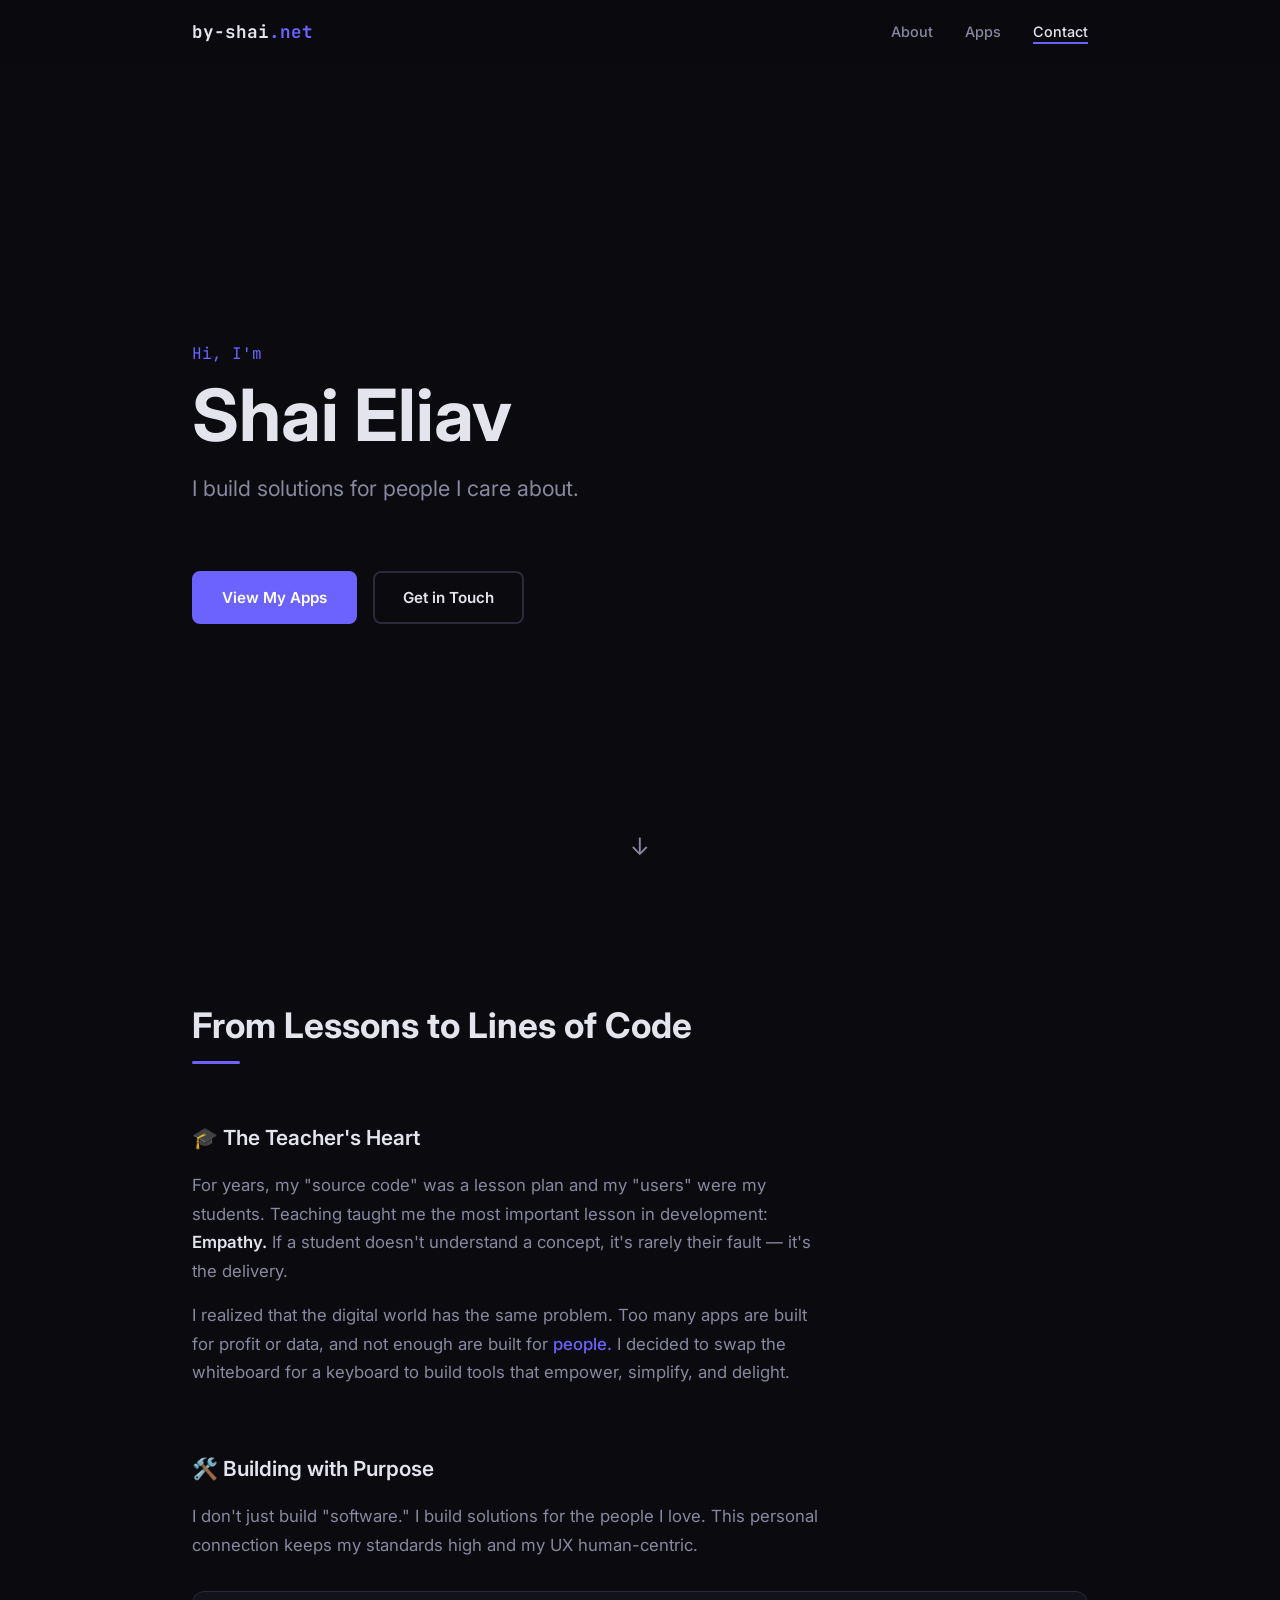
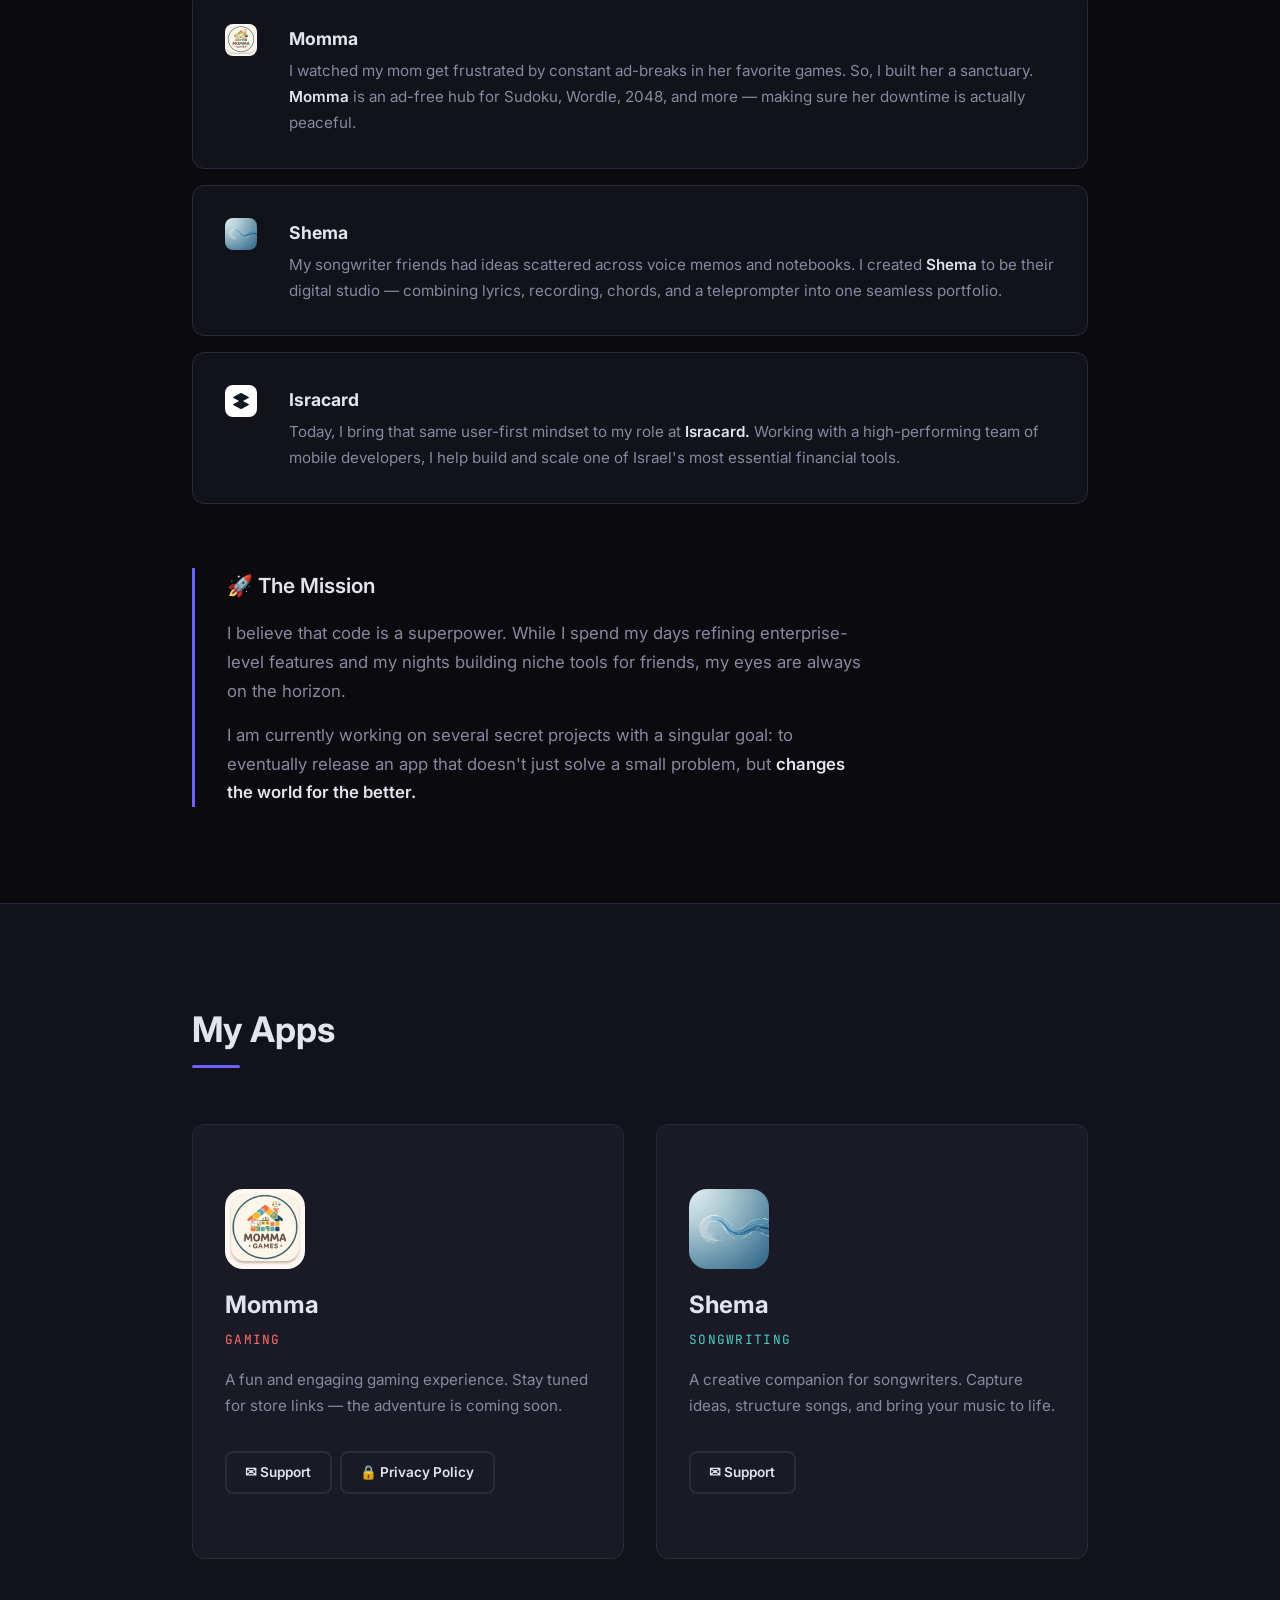
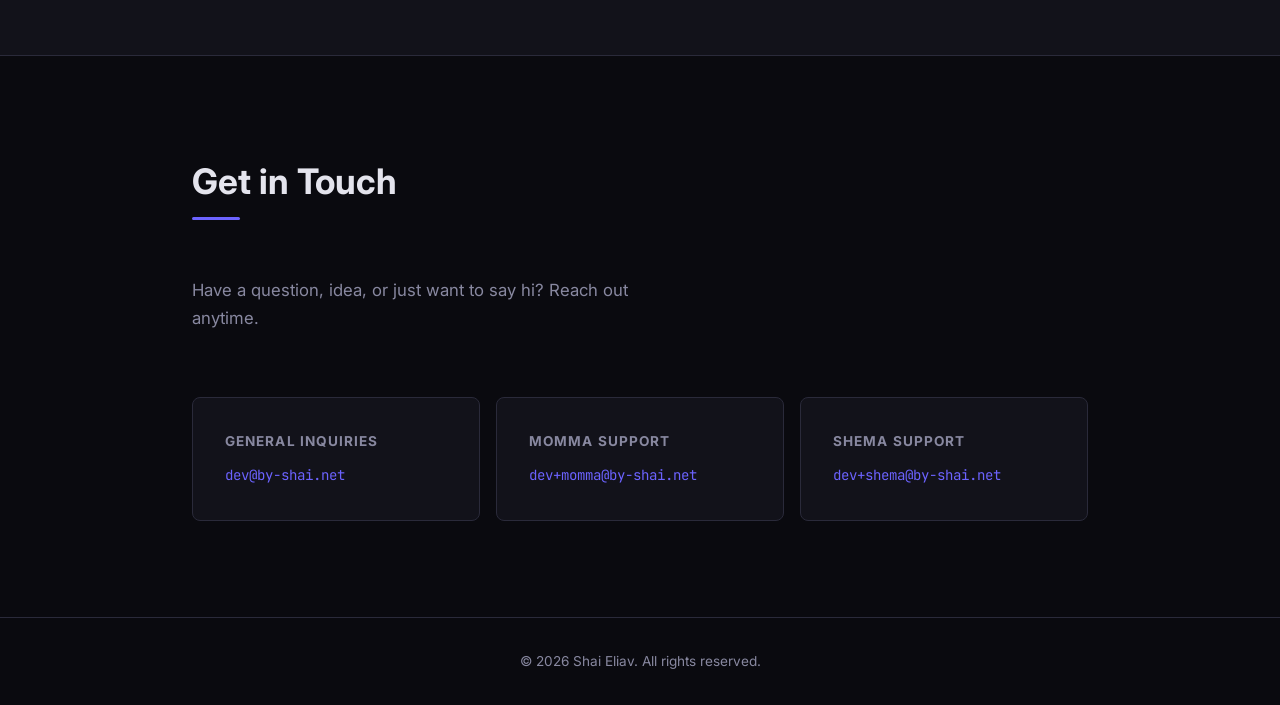
==== commit 069304af: "Add Momma privacy policy page" ====
--- a/index.html
+++ b/index.html
@@ -165,6 +165,9 @@
             <a href="mailto:dev+momma@by-shai.net" class="btn btn--small btn--outline">
               ✉ Support
             </a>
+            <a href="privacy-momma.html" class="btn btn--small btn--outline">
+              🔒 Privacy Policy
+            </a>
           </div>
         </article>
 
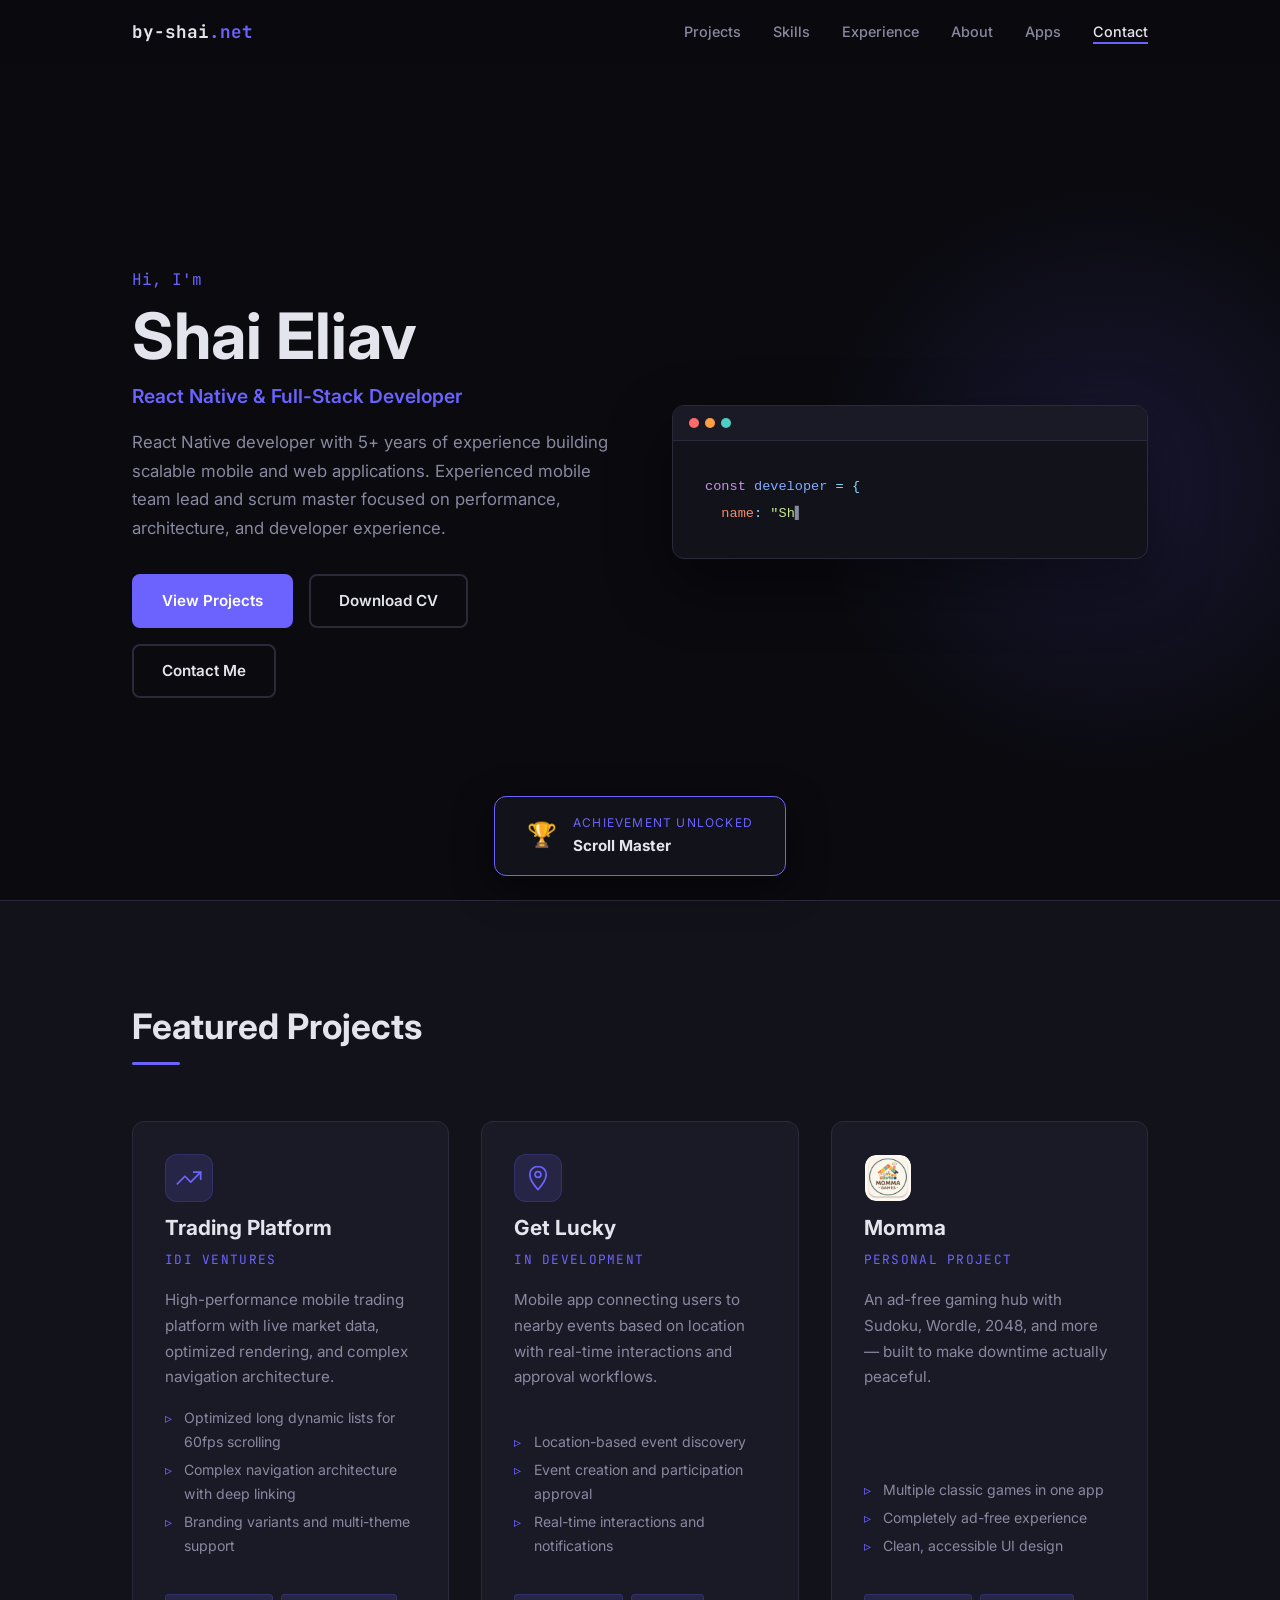
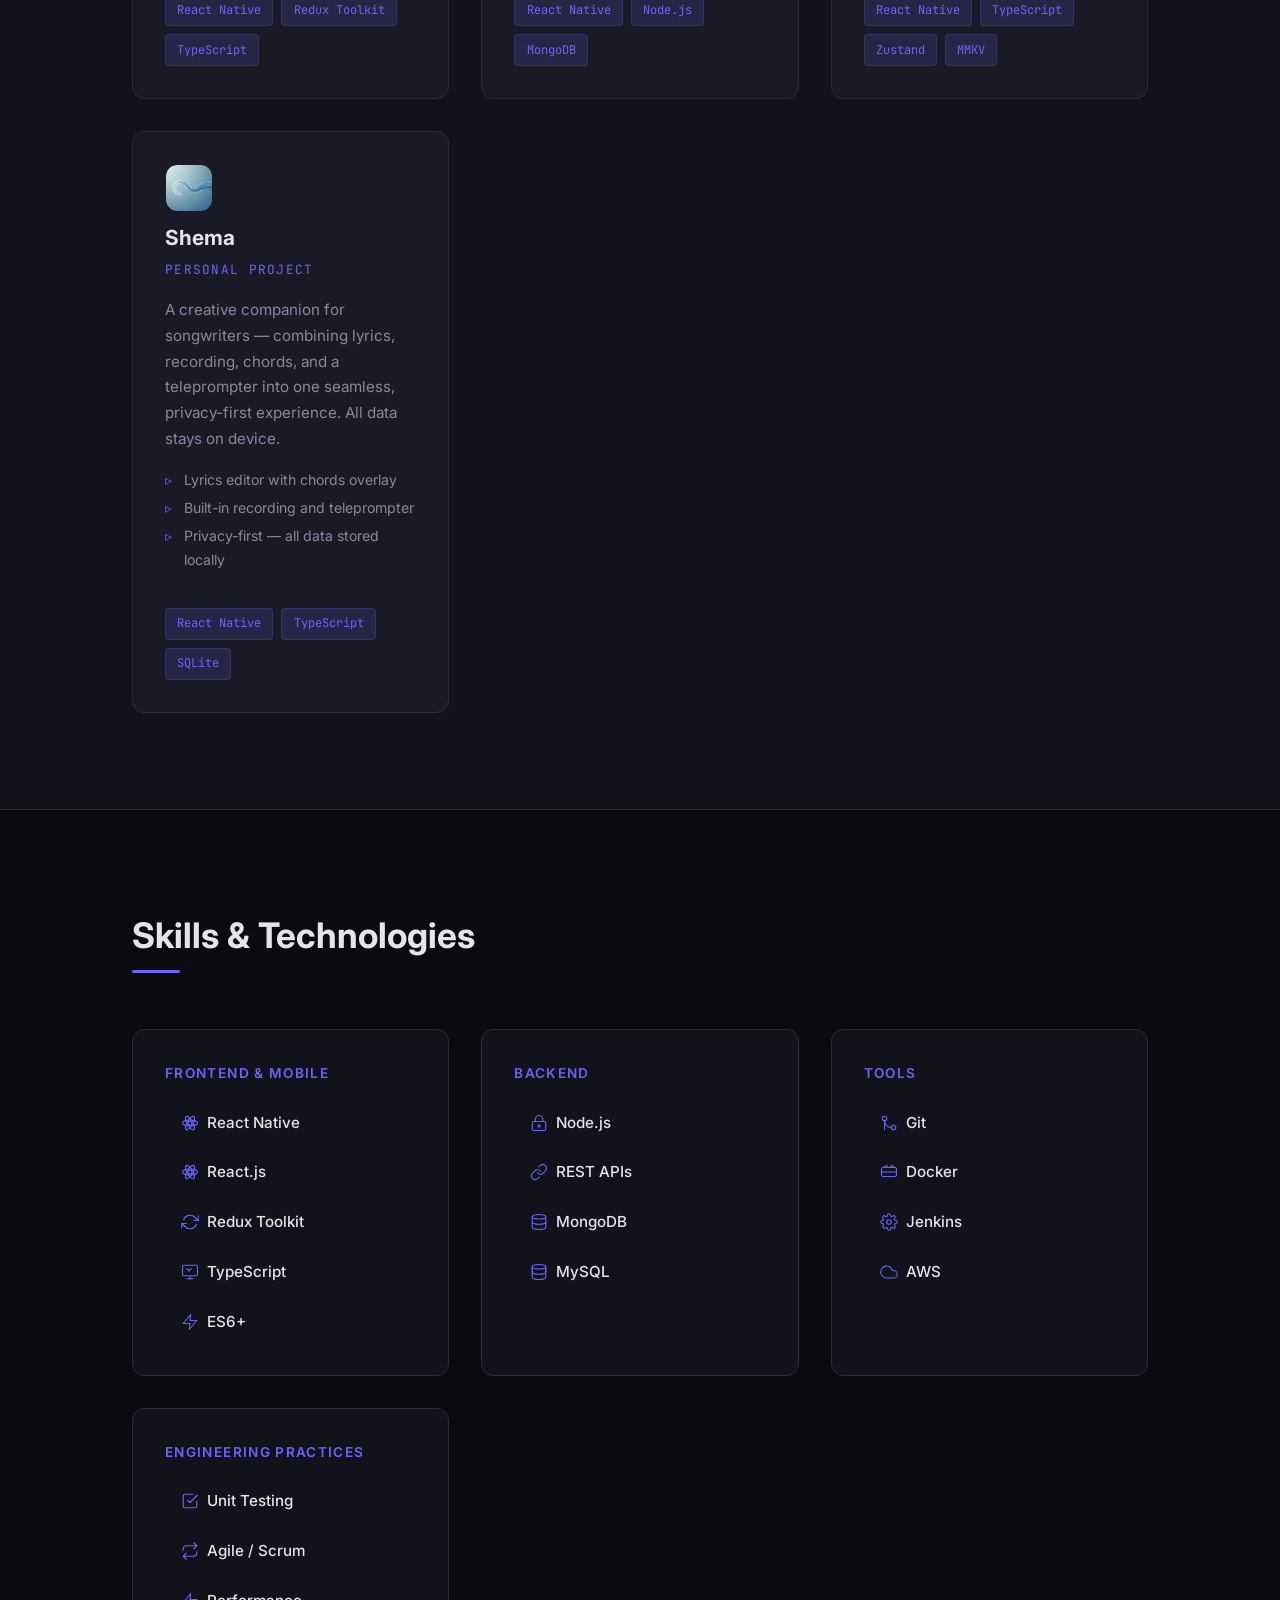
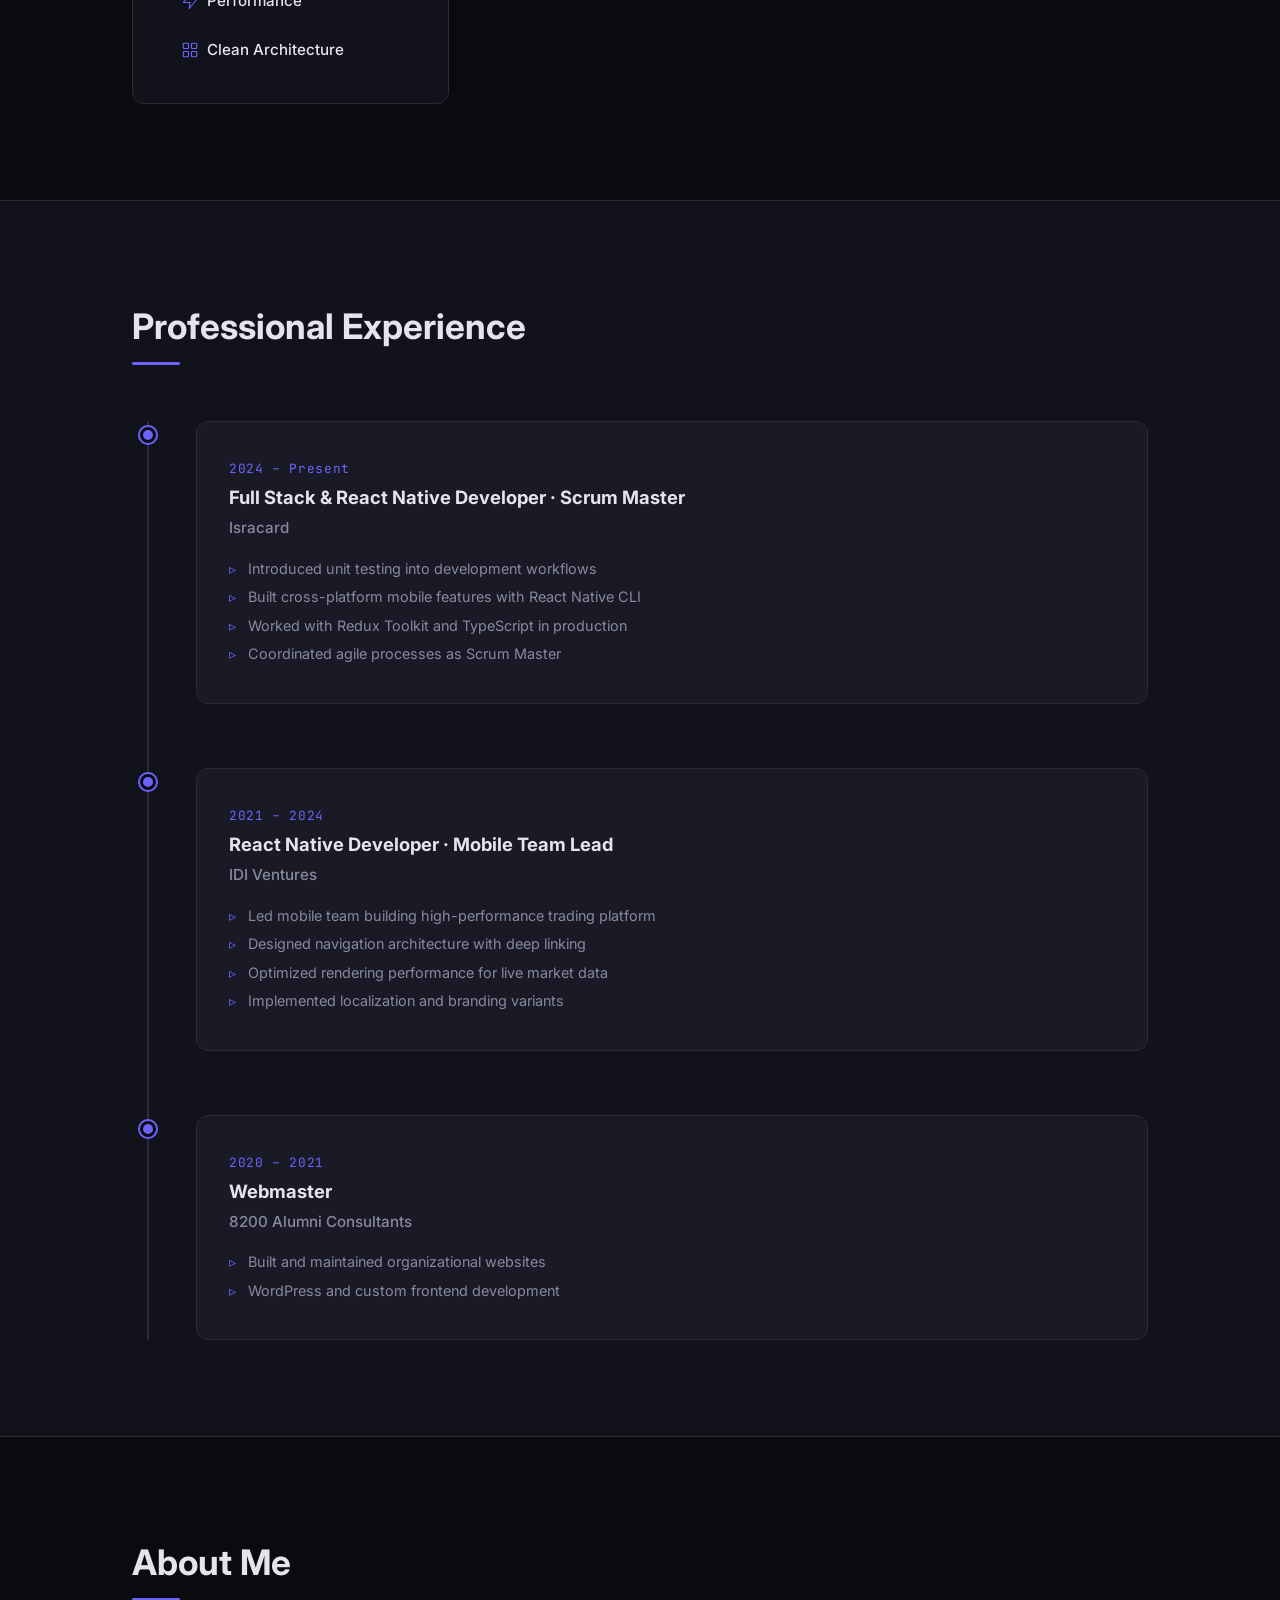
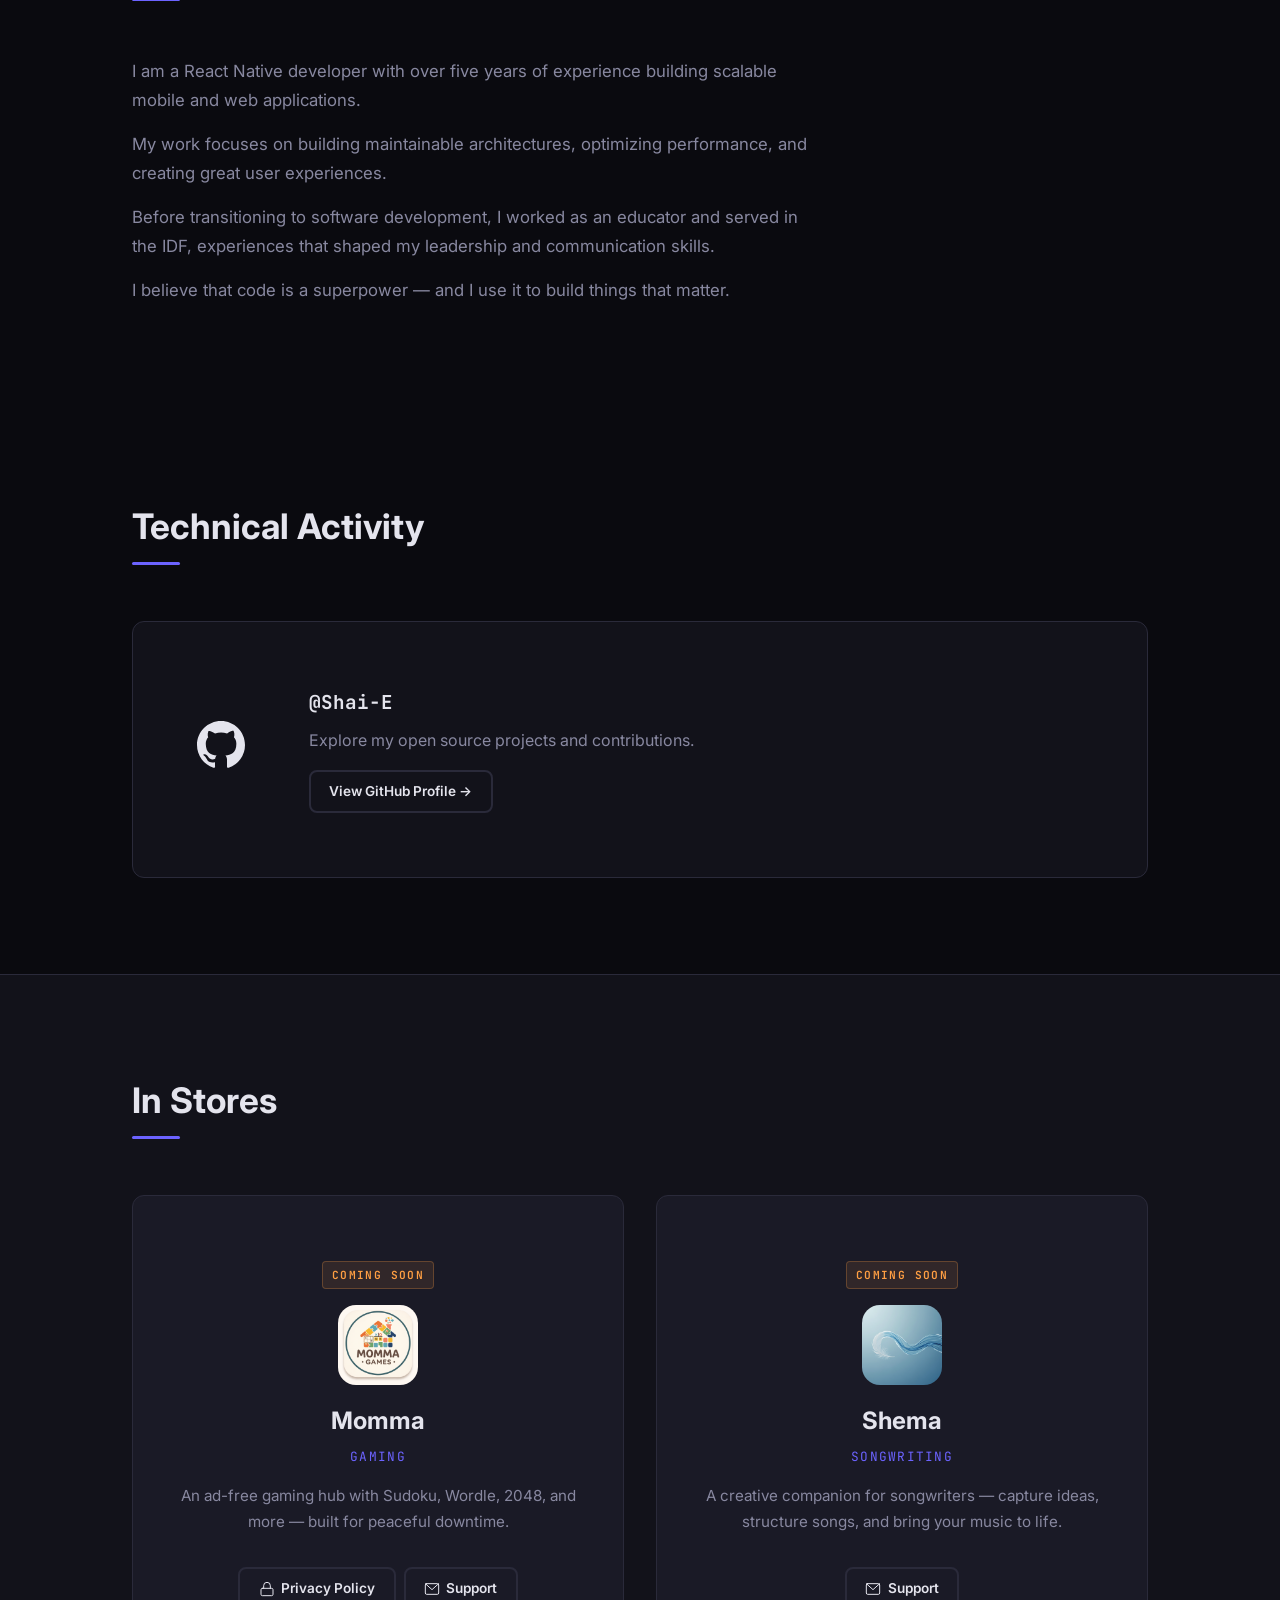
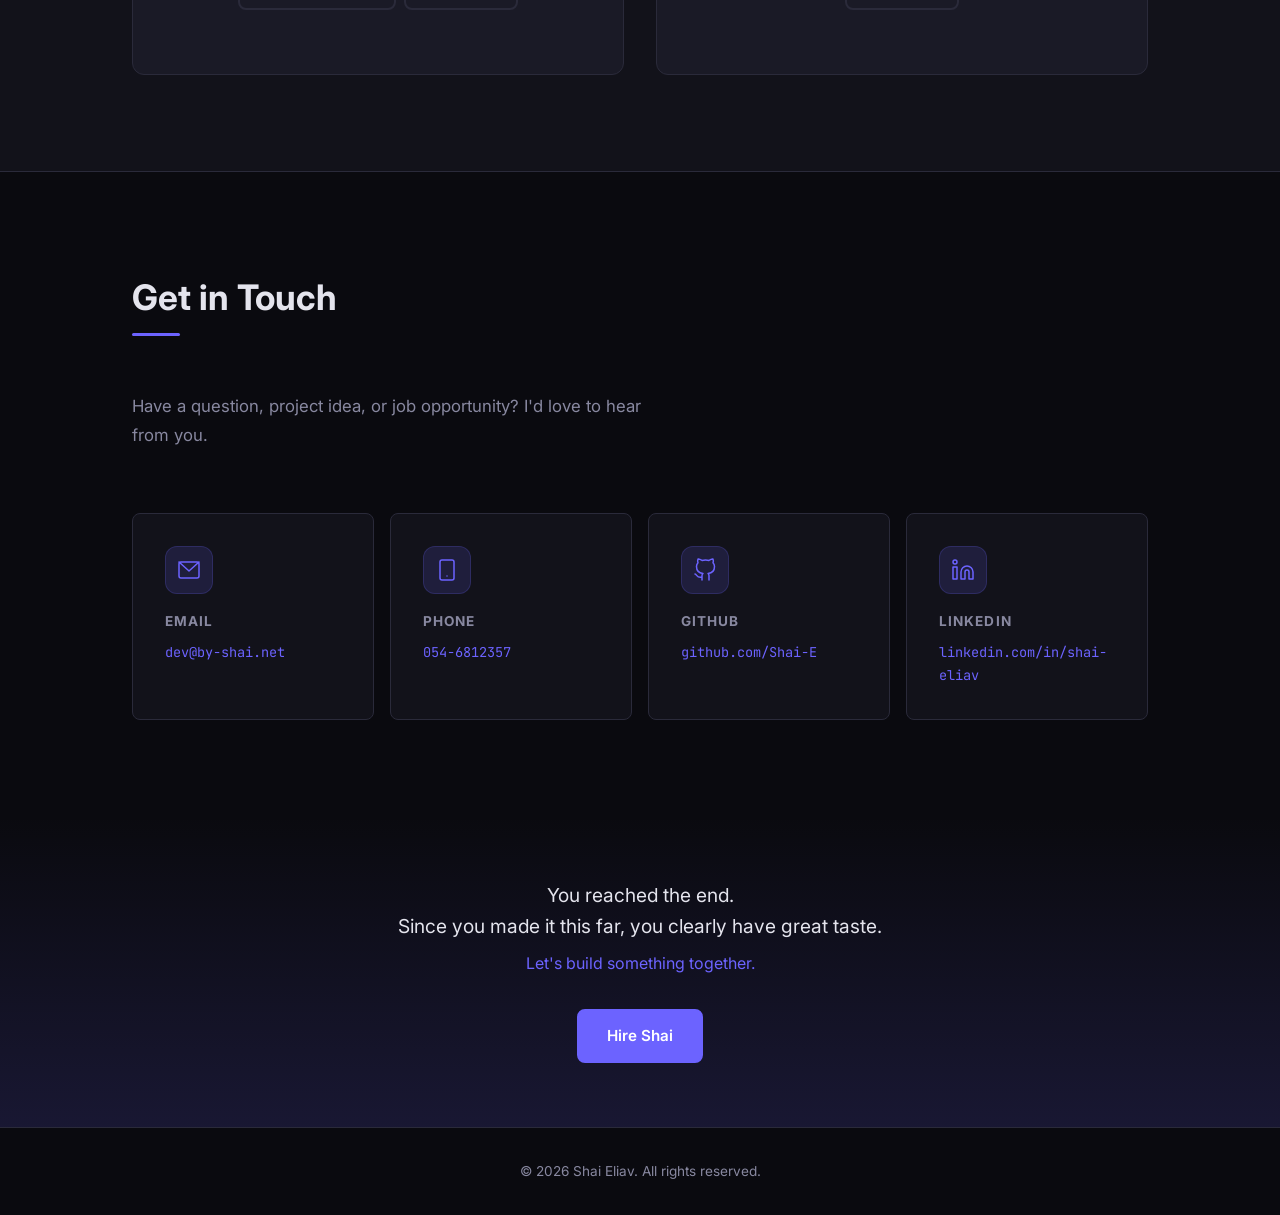
==== commit 5583e212: "new style" ====
--- a/index.html
+++ b/index.html
@@ -3,17 +3,18 @@
 <head>
   <meta charset="UTF-8">
   <meta name="viewport" content="width=device-width, initial-scale=1.0">
-  <title>Shai Eliav — Developer</title>
-  <meta name="description" content="Shai Eliav — app developer. Creator of Momma (gaming) and Shema (songwriting).">
+  <title>Shai Eliav – React Native Developer</title>
+  <meta name="description" content="React Native developer with 5+ years experience building scalable mobile applications and leading engineering teams.">
   <meta name="author" content="Shai Eliav">
+  <meta name="keywords" content="React Native, Full Stack Developer, Mobile Developer, TypeScript, Redux Toolkit, Node.js">
 
   <!-- Open Graph -->
-  <meta property="og:title" content="Shai Eliav — Developer">
-  <meta property="og:description" content="App developer. Creator of Momma and Shema.">
+  <meta property="og:title" content="Shai Eliav – React Native Developer">
+  <meta property="og:description" content="React Native developer with 5+ years experience building scalable mobile applications and leading engineering teams.">
   <meta property="og:type" content="website">
   <meta property="og:url" content="https://by-shai.net">
 
-  <!-- Favicon (inline SVG data URI) -->
+  <!-- Favicon -->
   <link rel="icon" href="data:image/svg+xml,<svg xmlns='http://www.w3.org/2000/svg' viewBox='0 0 100 100'><text y='.9em' font-size='90'>⚡</text></svg>">
 
   <!-- Fonts -->
@@ -21,20 +22,45 @@
   <link rel="preconnect" href="https://fonts.gstatic.com" crossorigin>
   <link href="https://fonts.googleapis.com/css2?family=Inter:wght@400;500;600;700&family=JetBrains+Mono:wght@400;500&display=swap" rel="stylesheet">
 
-  <link rel="stylesheet" href="css/style.css">
+  <link rel="stylesheet" href="css/variables.css">
+  <link rel="stylesheet" href="css/base.css">
+  <link rel="stylesheet" href="css/components.css">
+  <link rel="stylesheet" href="css/easter-eggs.css">
+  <link rel="stylesheet" href="css/responsive.css">
 </head>
 <body>
+
+  <!--
+    ╔══════════════════════════════════════════╗
+    ║  Hello developer 👋                      ║
+    ║                                          ║
+    ║  Yes, I know you opened the inspector.   ║
+    ║                                          ║
+    ║  Since you're here:                      ║
+    ║                                          ║
+    ║  Favorite stack:                         ║
+    ║  React Native + TypeScript               ║
+    ║  + Redux Toolkit                         ║
+    ║                                          ║
+    ║  Let's build something great.            ║
+    ║                                          ║
+    ║  github.com/Shai-E                       ║
+    ╚══════════════════════════════════════════╝
+  -->
 
   <!-- ============ NAV ============ -->
   <nav class="nav" id="nav">
     <div class="nav__inner">
-      <a href="#" class="nav__logo">by-shai<span class="accent">.net</span></a>
+      <a href="#" class="nav__logo" id="siteLogo">by-shai<span class="accent">.net</span></a>
       <button class="nav__toggle" id="navToggle" aria-label="Toggle menu">
         <span></span><span></span><span></span>
       </button>
       <ul class="nav__links" id="navLinks">
+        <li><a href="#projects">Projects</a></li>
+        <li><a href="#skills">Skills</a></li>
+        <li><a href="#experience">Experience</a></li>
         <li><a href="#about">About</a></li>
-        <li><a href="#apps">Apps</a></li>
+        <li><a href="#stores">Apps</a></li>
         <li><a href="#contact">Contact</a></li>
       </ul>
     </div>
@@ -42,13 +68,26 @@
 
   <!-- ============ HERO ============ -->
   <header class="hero" id="hero">
-    <div class="container">
-      <p class="hero__greeting">Hi, I'm</p>
-      <h1 class="hero__name">Shai Eliav</h1>
-      <p class="hero__tagline">I build solutions for people I care about.</p>
-      <div class="hero__cta">
-        <a href="#apps" class="btn btn--primary">View My Apps</a>
-        <a href="#contact" class="btn btn--outline">Get in Touch</a>
+    <div class="hero__bg-glow"></div>
+    <div class="container hero__grid">
+      <div class="hero__content">
+        <p class="hero__greeting">Hi, I'm</p>
+        <h1 class="hero__name">Shai Eliav</h1>
+        <p class="hero__title">React Native & Full-Stack Developer</p>
+        <p class="hero__tagline">React Native developer with 5+ years of experience building scalable mobile and web applications. Experienced mobile team lead and scrum master focused on performance, architecture, and developer experience.</p>
+        <div class="hero__cta">
+          <a href="#projects" class="btn btn--primary">View Projects</a>
+          <a href="assets/Shai%20Eliav%20CV%202026.pdf" download class="btn btn--outline">Download CV</a>
+          <a href="#contact" class="btn btn--outline">Contact Me</a>
+        </div>
+      </div>
+      <div class="hero__code" aria-hidden="true">
+        <div class="hero__code-window">
+          <div class="hero__code-dots">
+            <span></span><span></span><span></span>
+          </div>
+          <pre class="hero__code-text"><code id="heroCode"></code></pre>
+        </div>
       </div>
     </div>
     <div class="hero__scroll" aria-hidden="true">
@@ -56,134 +95,328 @@
     </div>
   </header>
 
+  <!-- ============ FEATURED PROJECTS ============ -->
+  <section class="section projects" id="projects">
+    <div class="container">
+      <h2 class="section__title fade-in">Featured Projects</h2>
+      <div class="projects__grid">
+
+        <!-- Trading Platform -->
+        <article class="project-card fade-in">
+          <div class="project-card__header">
+            <div class="project-card__icon">
+              <svg viewBox="0 0 24 24" width="28" height="28" fill="none" stroke="currentColor" stroke-width="1.5" stroke-linecap="round" stroke-linejoin="round">
+                <polyline points="22 7 13.5 15.5 8.5 10.5 2 17"/>
+                <polyline points="16 7 22 7 22 13"/>
+              </svg>
+            </div>
+            <h3 class="project-card__name">Trading Platform</h3>
+            <p class="project-card__company">IDI Ventures</p>
+          </div>
+          <p class="project-card__desc">High-performance mobile trading platform with live market data, optimized rendering, and complex navigation architecture.</p>
+          <ul class="project-card__highlights">
+            <li>Optimized long dynamic lists for 60fps scrolling</li>
+            <li>Complex navigation architecture with deep linking</li>
+            <li>Branding variants and multi-theme support</li>
+          </ul>
+          <div class="project-card__tech">
+            <span class="tech-badge">React Native</span>
+            <span class="tech-badge">Redux Toolkit</span>
+            <span class="tech-badge">TypeScript</span>
+          </div>
+        </article>
+
+        <!-- Get Lucky -->
+        <article class="project-card fade-in">
+          <div class="project-card__header">
+            <div class="project-card__icon">
+              <svg viewBox="0 0 24 24" width="28" height="28" fill="none" stroke="currentColor" stroke-width="1.5" stroke-linecap="round" stroke-linejoin="round">
+                <path d="M12 2C8.13 2 5 5.13 5 9c0 5.25 7 13 7 13s7-7.75 7-13c0-3.87-3.13-7-7-7z"/>
+                <circle cx="12" cy="9" r="2.5"/>
+              </svg>
+            </div>
+            <h3 class="project-card__name">Get Lucky</h3>
+            <p class="project-card__company">In Development</p>
+          </div>
+          <p class="project-card__desc">Mobile app connecting users to nearby events based on location with real-time interactions and approval workflows.</p>
+          <ul class="project-card__highlights">
+            <li>Location-based event discovery</li>
+            <li>Event creation and participation approval</li>
+            <li>Real-time interactions and notifications</li>
+          </ul>
+          <div class="project-card__tech">
+            <span class="tech-badge">React Native</span>
+            <span class="tech-badge">Node.js</span>
+            <span class="tech-badge">MongoDB</span>
+          </div>
+        </article>
+
+        <!-- Momma -->
+        <article class="project-card fade-in">
+          <div class="project-card__header">
+            <div class="project-card__icon project-card__icon--img">
+              <img src="assets/momma-logo.png" alt="Momma logo">
+            </div>
+            <h3 class="project-card__name">Momma</h3>
+            <p class="project-card__company">Personal Project</p>
+          </div>
+          <p class="project-card__desc">An ad-free gaming hub with Sudoku, Wordle, 2048, and more — built to make downtime actually peaceful.</p>
+          <ul class="project-card__highlights">
+            <li>Multiple classic games in one app</li>
+            <li>Completely ad-free experience</li>
+            <li>Clean, accessible UI design</li>
+          </ul>
+          <div class="project-card__tech">
+            <span class="tech-badge">React Native</span>
+            <span class="tech-badge">TypeScript</span>
+            <span class="tech-badge">Zustand</span>
+            <span class="tech-badge">MMKV</span>
+          </div>
+        </article>
+
+        <!-- Shema -->
+        <article class="project-card fade-in">
+          <div class="project-card__header">
+            <div class="project-card__icon project-card__icon--img">
+              <img src="assets/shema-logo.png" alt="Shema logo">
+            </div>
+            <h3 class="project-card__name">Shema</h3>
+            <p class="project-card__company">Personal Project</p>
+          </div>
+          <p class="project-card__desc">A creative companion for songwriters — combining lyrics, recording, chords, and a teleprompter into one seamless, privacy-first experience. All data stays on device.</p>
+          <ul class="project-card__highlights">
+            <li>Lyrics editor with chords overlay</li>
+            <li>Built-in recording and teleprompter</li>
+            <li>Privacy-first — all data stored locally</li>
+          </ul>
+          <div class="project-card__tech">
+            <span class="tech-badge">React Native</span>
+            <span class="tech-badge">TypeScript</span>
+            <span class="tech-badge">SQLite</span>
+          </div>
+        </article>
+
+      </div>
+    </div>
+  </section>
+
+  <!-- ============ SKILLS & TECHNOLOGIES ============ -->
+  <section class="section skills" id="skills">
+    <div class="container">
+      <h2 class="section__title fade-in">Skills & Technologies</h2>
+      <div class="skills__grid">
+
+        <div class="skill-group fade-in">
+          <h3 class="skill-group__title">Frontend & Mobile</h3>
+          <div class="skill-group__items">
+            <div class="skill-item" data-detail="5+ years · Production mobile apps · Cross-platform architecture">
+              <span class="skill-item__icon"><svg viewBox="0 0 24 24" width="18" height="18" fill="none" stroke="currentColor" stroke-width="1.5" stroke-linecap="round" stroke-linejoin="round"><circle cx="12" cy="12" r="2.5"/><ellipse cx="12" cy="12" rx="10" ry="4"/><ellipse cx="12" cy="12" rx="10" ry="4" transform="rotate(60 12 12)"/><ellipse cx="12" cy="12" rx="10" ry="4" transform="rotate(120 12 12)"/></svg></span>
+              <span class="skill-item__name">React Native</span>
+            </div>
+            <div class="skill-item" data-detail="Component architecture · SPA development · Hooks">
+              <span class="skill-item__icon"><svg viewBox="0 0 24 24" width="18" height="18" fill="none" stroke="currentColor" stroke-width="1.5" stroke-linecap="round" stroke-linejoin="round"><circle cx="12" cy="12" r="2.5"/><ellipse cx="12" cy="12" rx="10" ry="4"/><ellipse cx="12" cy="12" rx="10" ry="4" transform="rotate(60 12 12)"/><ellipse cx="12" cy="12" rx="10" ry="4" transform="rotate(120 12 12)"/></svg></span>
+              <span class="skill-item__name">React.js</span>
+            </div>
+            <div class="skill-item" data-detail="State management · Large-scale application architecture">
+              <span class="skill-item__icon"><svg viewBox="0 0 24 24" width="18" height="18" fill="none" stroke="currentColor" stroke-width="1.5" stroke-linecap="round" stroke-linejoin="round"><polyline points="23 4 23 10 17 10"/><polyline points="1 20 1 14 7 14"/><path d="M3.51 9a9 9 0 0114.85-3.36L23 10M1 14l4.64 4.36A9 9 0 0020.49 15"/></svg></span>
+              <span class="skill-item__name">Redux Toolkit</span>
+            </div>
+            <div class="skill-item" data-detail="Type safety · Interfaces · Generics · Strict mode">
+              <span class="skill-item__icon"><svg viewBox="0 0 24 24" width="18" height="18" fill="none" stroke="currentColor" stroke-width="1.5" stroke-linecap="round" stroke-linejoin="round"><rect x="2" y="3" width="20" height="14" rx="2"/><path d="M8 21h8"/><path d="M12 17v4"/><path d="M7 8h2l1.5 3L12 8h2"/></svg></span>
+              <span class="skill-item__name">TypeScript</span>
+            </div>
+            <div class="skill-item" data-detail="Modern JavaScript · Async/await · Destructuring · Modules">
+              <span class="skill-item__icon"><svg viewBox="0 0 24 24" width="18" height="18" fill="none" stroke="currentColor" stroke-width="1.5" stroke-linecap="round" stroke-linejoin="round"><path d="M13 2L3 14h9l-1 8 10-12h-9l1-8z"/></svg></span>
+              <span class="skill-item__name">ES6+</span>
+            </div>
+          </div>
+        </div>
+
+        <div class="skill-group fade-in">
+          <h3 class="skill-group__title">Backend</h3>
+          <div class="skill-group__items">
+            <div class="skill-item" data-detail="Express.js · Server-side logic · API development">
+              <span class="skill-item__icon"><svg viewBox="0 0 24 24" width="18" height="18" fill="none" stroke="currentColor" stroke-width="1.5" stroke-linecap="round" stroke-linejoin="round"><path d="M12 2a5 5 0 015 5v3H7V7a5 5 0 015-5z"/><rect x="3" y="10" width="18" height="12" rx="2"/><circle cx="12" cy="16" r="1.5"/></svg></span>
+              <span class="skill-item__name">Node.js</span>
+            </div>
+            <div class="skill-item" data-detail="API design · Authentication · CRUD operations">
+              <span class="skill-item__icon"><svg viewBox="0 0 24 24" width="18" height="18" fill="none" stroke="currentColor" stroke-width="1.5" stroke-linecap="round" stroke-linejoin="round"><path d="M10 13a5 5 0 007.54.54l3-3a5 5 0 00-7.07-7.07l-1.72 1.71"/><path d="M14 11a5 5 0 00-7.54-.54l-3 3a5 5 0 007.07 7.07l1.71-1.71"/></svg></span>
+              <span class="skill-item__name">REST APIs</span>
+            </div>
+            <div class="skill-item" data-detail="NoSQL · Document-based · Aggregation pipelines">
+              <span class="skill-item__icon"><svg viewBox="0 0 24 24" width="18" height="18" fill="none" stroke="currentColor" stroke-width="1.5" stroke-linecap="round" stroke-linejoin="round"><ellipse cx="12" cy="5" rx="9" ry="3"/><path d="M21 12c0 1.66-4 3-9 3s-9-1.34-9-3"/><path d="M3 5v14c0 1.66 4 3 9 3s9-1.34 9-3V5"/></svg></span>
+              <span class="skill-item__name">MongoDB</span>
+            </div>
+            <div class="skill-item" data-detail="Relational databases · Query optimization">
+              <span class="skill-item__icon"><svg viewBox="0 0 24 24" width="18" height="18" fill="none" stroke="currentColor" stroke-width="1.5" stroke-linecap="round" stroke-linejoin="round"><ellipse cx="12" cy="5" rx="9" ry="3"/><path d="M21 12c0 1.66-4 3-9 3s-9-1.34-9-3"/><path d="M3 5v14c0 1.66 4 3 9 3s9-1.34 9-3V5"/><line x1="3" y1="12" x2="3" y2="5"/><line x1="21" y1="12" x2="21" y2="5"/></svg></span>
+              <span class="skill-item__name">MySQL</span>
+            </div>
+          </div>
+        </div>
+
+        <div class="skill-group fade-in">
+          <h3 class="skill-group__title">Tools</h3>
+          <div class="skill-group__items">
+            <div class="skill-item" data-detail="Version control · Branching strategies · Code review">
+              <span class="skill-item__icon"><svg viewBox="0 0 24 24" width="18" height="18" fill="none" stroke="currentColor" stroke-width="1.5" stroke-linecap="round" stroke-linejoin="round"><circle cx="18" cy="18" r="3"/><circle cx="6" cy="6" r="3"/><path d="M6 21V9a9 9 0 009 9"/></svg></span>
+              <span class="skill-item__name">Git</span>
+            </div>
+            <div class="skill-item" data-detail="Containerization · Development environments">
+              <span class="skill-item__icon"><svg viewBox="0 0 24 24" width="18" height="18" fill="none" stroke="currentColor" stroke-width="1.5" stroke-linecap="round" stroke-linejoin="round"><rect x="2" y="6" width="20" height="12" rx="2"/><path d="M6 6V4h4v2"/><path d="M14 6V4h4v2"/><path d="M2 12h20"/></svg></span>
+              <span class="skill-item__name">Docker</span>
+            </div>
+            <div class="skill-item" data-detail="CI/CD · Automated builds · Pipeline management">
+              <span class="skill-item__icon"><svg viewBox="0 0 24 24" width="18" height="18" fill="none" stroke="currentColor" stroke-width="1.5" stroke-linecap="round" stroke-linejoin="round"><circle cx="12" cy="12" r="3"/><path d="M19.4 15a1.65 1.65 0 00.33 1.82l.06.06a2 2 0 01-2.83 2.83l-.06-.06a1.65 1.65 0 00-1.82-.33 1.65 1.65 0 00-1 1.51V21a2 2 0 01-4 0v-.09A1.65 1.65 0 009 19.4a1.65 1.65 0 00-1.82.33l-.06.06a2 2 0 01-2.83-2.83l.06-.06A1.65 1.65 0 004.68 15a1.65 1.65 0 00-1.51-1H3a2 2 0 010-4h.09A1.65 1.65 0 004.6 9a1.65 1.65 0 00-.33-1.82l-.06-.06a2 2 0 012.83-2.83l.06.06A1.65 1.65 0 009 4.68a1.65 1.65 0 001-1.51V3a2 2 0 014 0v.09a1.65 1.65 0 001 1.51 1.65 1.65 0 001.82-.33l.06-.06a2 2 0 012.83 2.83l-.06.06A1.65 1.65 0 0019.4 9a1.65 1.65 0 001.51 1H21a2 2 0 010 4h-.09a1.65 1.65 0 00-1.51 1z"/></svg></span>
+              <span class="skill-item__name">Jenkins</span>
+            </div>
+            <div class="skill-item" data-detail="S3 · CloudFront · Cloud infrastructure">
+              <span class="skill-item__icon"><svg viewBox="0 0 24 24" width="18" height="18" fill="none" stroke="currentColor" stroke-width="1.5" stroke-linecap="round" stroke-linejoin="round"><path d="M18 10h-1.26A8 8 0 109 20h9a5 5 0 000-10z"/></svg></span>
+              <span class="skill-item__name">AWS</span>
+            </div>
+          </div>
+        </div>
+
+        <div class="skill-group fade-in">
+          <h3 class="skill-group__title">Engineering Practices</h3>
+          <div class="skill-group__items">
+            <div class="skill-item" data-detail="Jest · Testing Library · TDD approach">
+              <span class="skill-item__icon"><svg viewBox="0 0 24 24" width="18" height="18" fill="none" stroke="currentColor" stroke-width="1.5" stroke-linecap="round" stroke-linejoin="round"><path d="M9 11l3 3L22 4"/><path d="M21 12v7a2 2 0 01-2 2H5a2 2 0 01-2-2V5a2 2 0 012-2h11"/></svg></span>
+              <span class="skill-item__name">Unit Testing</span>
+            </div>
+            <div class="skill-item" data-detail="Sprint planning · Retrospectives · Scrum master">
+              <span class="skill-item__icon"><svg viewBox="0 0 24 24" width="18" height="18" fill="none" stroke="currentColor" stroke-width="1.5" stroke-linecap="round" stroke-linejoin="round"><polyline points="17 1 21 5 17 9"/><path d="M3 11V9a4 4 0 014-4h14"/><polyline points="7 23 3 19 7 15"/><path d="M21 13v2a4 4 0 01-4 4H3"/></svg></span>
+              <span class="skill-item__name">Agile / Scrum</span>
+            </div>
+            <div class="skill-item" data-detail="FlatList optimization · Bundle size · Memory management">
+              <span class="skill-item__icon"><svg viewBox="0 0 24 24" width="18" height="18" fill="none" stroke="currentColor" stroke-width="1.5" stroke-linecap="round" stroke-linejoin="round"><polygon points="13 2 3 14 12 14 11 22 21 10 12 10 13 2"/></svg></span>
+              <span class="skill-item__name">Performance</span>
+            </div>
+            <div class="skill-item" data-detail="SOLID principles · Separation of concerns · Modularity">
+              <span class="skill-item__icon"><svg viewBox="0 0 24 24" width="18" height="18" fill="none" stroke="currentColor" stroke-width="1.5" stroke-linecap="round" stroke-linejoin="round"><rect x="3" y="3" width="7" height="7" rx="1"/><rect x="14" y="3" width="7" height="7" rx="1"/><rect x="3" y="14" width="7" height="7" rx="1"/><rect x="14" y="14" width="7" height="7" rx="1"/></svg></span>
+              <span class="skill-item__name">Clean Architecture</span>
+            </div>
+          </div>
+        </div>
+
+      </div>
+    </div>
+  </section>
+
+  <!-- ============ EXPERIENCE TIMELINE ============ -->
+  <section class="section experience" id="experience">
+    <div class="container">
+      <h2 class="section__title fade-in">Professional Experience</h2>
+      <div class="timeline">
+
+        <div class="timeline__item fade-in">
+          <div class="timeline__dot"></div>
+          <div class="timeline__content">
+            <span class="timeline__date">2024 – Present</span>
+            <h3 class="timeline__role">Full Stack & React Native Developer · Scrum Master</h3>
+            <h4 class="timeline__company">Isracard</h4>
+            <ul class="timeline__highlights">
+              <li>Introduced unit testing into development workflows</li>
+              <li>Built cross-platform mobile features with React Native CLI</li>
+              <li>Worked with Redux Toolkit and TypeScript in production</li>
+              <li>Coordinated agile processes as Scrum Master</li>
+            </ul>
+          </div>
+        </div>
+
+        <div class="timeline__item fade-in">
+          <div class="timeline__dot"></div>
+          <div class="timeline__content">
+            <span class="timeline__date">2021 – 2024</span>
+            <h3 class="timeline__role">React Native Developer · Mobile Team Lead</h3>
+            <h4 class="timeline__company">IDI Ventures</h4>
+            <ul class="timeline__highlights">
+              <li>Led mobile team building high-performance trading platform</li>
+              <li>Designed navigation architecture with deep linking</li>
+              <li>Optimized rendering performance for live market data</li>
+              <li>Implemented localization and branding variants</li>
+            </ul>
+          </div>
+        </div>
+
+        <div class="timeline__item fade-in">
+          <div class="timeline__dot"></div>
+          <div class="timeline__content">
+            <span class="timeline__date">2020 – 2021</span>
+            <h3 class="timeline__role">Webmaster</h3>
+            <h4 class="timeline__company">8200 Alumni Consultants</h4>
+            <ul class="timeline__highlights">
+              <li>Built and maintained organizational websites</li>
+              <li>WordPress and custom frontend development</li>
+            </ul>
+          </div>
+        </div>
+
+      </div>
+    </div>
+  </section>
+
   <!-- ============ ABOUT ============ -->
   <section class="section about" id="about">
     <div class="container">
-      <h2 class="section__title fade-in">From Lessons to Lines&nbsp;of&nbsp;Code</h2>
-
-      <!-- The Teacher's Heart -->
-      <div class="about__block fade-in">
-        <h3 class="about__subtitle">🎓 The Teacher's Heart</h3>
-        <div class="about__content">
-          <p>
-            For years, my "source code" was a lesson plan and my "users" were my students.
-            Teaching taught me the most important lesson in development: <strong>Empathy.</strong>
-            If a student doesn't understand a concept, it's rarely their fault — it's the delivery.
-          </p>
-          <p>
-            I realized that the digital world has the same problem. Too many apps are built for
-            profit or data, and not enough are built for <em>people.</em> I decided to swap the
-            whiteboard for a keyboard to build tools that empower, simplify, and delight.
-          </p>
-        </div>
-      </div>
-
-      <!-- Building with Purpose -->
-      <div class="about__block fade-in">
-        <h3 class="about__subtitle">🛠️ Building with Purpose</h3>
-        <div class="about__content">
-          <p>
-            I don't just build "software." I build solutions for the people I love. This personal
-            connection keeps my standards high and my UX human-centric.
-          </p>
-        </div>
-
-        <div class="about__projects">
-          <div class="about__project fade-in">
-            <img src="assets/momma-logo.png" alt="Momma logo" class="about__project-icon">
-            <div>
-              <h4 class="about__project-name">Momma</h4>
-              <p>
-                I watched my mom get frustrated by constant ad-breaks in her favorite games.
-                So, I built her a sanctuary. <strong>Momma</strong> is an ad-free hub for
-                Sudoku, Wordle, 2048, and more — making sure her downtime is actually peaceful.
-              </p>
-            </div>
-          </div>
-
-          <div class="about__project fade-in">
-            <img src="assets/shema-logo.png" alt="Shema logo" class="about__project-icon">
-            <div>
-              <h4 class="about__project-name">Shema</h4>
-              <p>
-                My songwriter friends had ideas scattered across voice memos and notebooks.
-                I created <strong>Shema</strong> to be their digital studio — combining lyrics,
-                recording, chords, and a teleprompter into one seamless portfolio.
-              </p>
-            </div>
-          </div>
-
-          <div class="about__project fade-in">
-            <img src="assets/isracard-logo.jpg" alt="Isracard logo" class="about__project-icon">
-            <div>
-              <h4 class="about__project-name">Isracard</h4>
-              <p>
-                Today, I bring that same user-first mindset to my role at <strong>Isracard.</strong>
-                Working with a high-performing team of mobile developers, I help build and scale
-                one of Israel's most essential financial tools.
-              </p>
-            </div>
-          </div>
-        </div>
-      </div>
-
-      <!-- The Mission -->
-      <div class="about__block about__mission fade-in">
-        <h3 class="about__subtitle">🚀 The Mission</h3>
-        <div class="about__content">
-          <p>
-            I believe that code is a superpower. While I spend my days refining enterprise-level
-            features and my nights building niche tools for friends, my eyes are always on
-            the horizon.
-          </p>
-          <p>
-            I am currently working on several secret projects with a singular goal: to eventually
-            release an app that doesn't just solve a small problem, but
-            <strong>changes the world for the better.</strong>
-          </p>
-        </div>
-      </div>
-    </div>
-  </section>
-
-  <!-- ============ APPS ============ -->
-  <section class="section apps" id="apps">
-    <div class="container">
-      <h2 class="section__title fade-in">My Apps</h2>
-      <div class="apps__grid">
+      <h2 class="section__title fade-in">About Me</h2>
+      <div class="about__content fade-in">
+        <div class="about__text">
+          <p>I am a React Native developer with over five years of experience building scalable mobile and web applications.</p>
+          <p>My work focuses on building maintainable architectures, optimizing performance, and creating great user experiences.</p>
+          <p>Before transitioning to software development, I worked as an educator and served in the IDF, experiences that shaped my leadership and communication skills.</p>
+          <p>I believe that code is a superpower — and I use it to build things that matter.</p>
+        </div>
+      </div>
+    </div>
+  </section>
+
+  <!-- ============ GITHUB ============ -->
+  <section class="section github" id="github">
+    <div class="container">
+      <h2 class="section__title fade-in">Technical Activity</h2>
+      <div class="github__content fade-in">
+        <div class="github__card">
+          <div class="github__avatar" id="githubIcon">
+            <svg viewBox="0 0 24 24" width="48" height="48" fill="currentColor"><path d="M12 0C5.37 0 0 5.37 0 12c0 5.31 3.435 9.795 8.205 11.385.6.105.825-.255.825-.57 0-.285-.015-1.23-.015-2.235-3.015.555-3.795-.735-4.035-1.41-.135-.345-.72-1.41-1.23-1.695-.42-.225-1.02-.78-.015-.795.945-.015 1.62.87 1.845 1.23 1.08 1.815 2.805 1.305 3.495.99.105-.78.42-1.305.765-1.605-2.67-.3-5.46-1.335-5.46-5.925 0-1.305.465-2.385 1.23-3.225-.12-.3-.54-1.53.12-3.18 0 0 1.005-.315 3.3 1.23.96-.27 1.98-.405 3-.405s2.04.135 3 .405c2.295-1.56 3.3-1.23 3.3-1.23.66 1.65.24 2.88.12 3.18.765.84 1.23 1.905 1.23 3.225 0 4.605-2.805 5.625-5.475 5.925.435.375.81 1.095.81 2.22 0 1.605-.015 2.895-.015 3.3 0 .315.225.69.825.57A12.02 12.02 0 0024 12c0-6.63-5.37-12-12-12z"/></svg>
+          </div>
+          <div class="github__info">
+            <h3>@Shai-E</h3>
+            <p>Explore my open source projects and contributions.</p>
+            <a href="https://github.com/Shai-E" target="_blank" rel="noopener noreferrer" class="btn btn--outline btn--small">View GitHub Profile →</a>
+          </div>
+        </div>
+      </div>
+    </div>
+  </section>
+
+  <!-- ============ IN STORES ============ -->
+  <section class="section stores" id="stores">
+    <div class="container">
+      <h2 class="section__title fade-in">In Stores</h2>
+      <div class="stores__grid">
 
         <!-- Momma -->
-        <article class="app-card app-card--momma fade-in">
-          <img src="assets/momma-logo.png" alt="Momma logo" class="app-card__icon">
-          <h3 class="app-card__name">Momma</h3>
-          <p class="app-card__category">Gaming</p>
-          <p class="app-card__desc">
-            A fun and engaging gaming experience. Stay tuned for store links — the adventure is coming soon.
-          </p>
-          <div class="app-card__links">
-            <!-- Store links will go here -->
-            <a href="mailto:dev+momma@by-shai.net" class="btn btn--small btn--outline">
-              ✉ Support
-            </a>
-            <a href="privacy-momma.html" class="btn btn--small btn--outline">
-              🔒 Privacy Policy
-            </a>
+        <article class="store-card fade-in">
+          <div class="store-card__badge">Coming Soon</div>
+          <img src="assets/momma-logo.png" alt="Momma logo" class="store-card__logo">
+          <h3 class="store-card__name">Momma</h3>
+          <p class="store-card__category">Gaming</p>
+          <p class="store-card__desc">An ad-free gaming hub with Sudoku, Wordle, 2048, and more — built for peaceful downtime.</p>
+          <div class="store-card__links">
+            <a href="privacy-momma.html" class="btn btn--small btn--outline"><svg viewBox="0 0 24 24" width="16" height="16" fill="none" stroke="currentColor" stroke-width="1.5" stroke-linecap="round" stroke-linejoin="round"><rect x="3" y="11" width="18" height="11" rx="2"/><path d="M7 11V7a5 5 0 0110 0v4"/></svg> Privacy Policy</a>
+            <a href="mailto:dev+momma@by-shai.net" class="btn btn--small btn--outline"><svg viewBox="0 0 24 24" width="16" height="16" fill="none" stroke="currentColor" stroke-width="1.5" stroke-linecap="round" stroke-linejoin="round"><rect x="2" y="4" width="20" height="16" rx="2"/><polyline points="22 4 12 13 2 4"/></svg> Support</a>
           </div>
         </article>
 
         <!-- Shema -->
-        <article class="app-card app-card--shema fade-in">
-          <img src="assets/shema-logo.png" alt="Shema logo" class="app-card__icon">
-          <h3 class="app-card__name">Shema</h3>
-          <p class="app-card__category">Songwriting</p>
-          <p class="app-card__desc">
-            A creative companion for songwriters. Capture ideas, structure songs, and bring your music to life.
-          </p>
-          <div class="app-card__links">
-            <!-- Store links will go here -->
-            <a href="mailto:dev+shema@by-shai.net" class="btn btn--small btn--outline">
-              ✉ Support
-            </a>
+        <article class="store-card fade-in">
+          <div class="store-card__badge">Coming Soon</div>
+          <img src="assets/shema-logo.png" alt="Shema logo" class="store-card__logo">
+          <h3 class="store-card__name">Shema</h3>
+          <p class="store-card__category">Songwriting</p>
+          <p class="store-card__desc">A creative companion for songwriters — capture ideas, structure songs, and bring your music to life.</p>
+          <div class="store-card__links">
+            <a href="mailto:dev+shema@by-shai.net" class="btn btn--small btn--outline"><svg viewBox="0 0 24 24" width="16" height="16" fill="none" stroke="currentColor" stroke-width="1.5" stroke-linecap="round" stroke-linejoin="round"><rect x="2" y="4" width="20" height="16" rx="2"/><polyline points="22 4 12 13 2 4"/></svg> Support</a>
           </div>
         </article>
 
@@ -195,25 +428,40 @@
   <section class="section contact" id="contact">
     <div class="container">
       <h2 class="section__title fade-in">Get in Touch</h2>
-      <p class="contact__text">
-        Have a question, idea, or just want to say hi? Reach out anytime.
-      </p>
+      <p class="contact__text fade-in">Have a question, project idea, or job opportunity? I'd love to hear from you.</p>
       <div class="contact__grid fade-in">
-        <div class="contact-card">
-          <h4>General Inquiries</h4>
-          <a href="mailto:dev@by-shai.net">dev@by-shai.net</a>
-        </div>
-        <div class="contact-card">
-          <h4>Momma Support</h4>
-          <a href="mailto:dev+momma@by-shai.net">dev+momma@by-shai.net</a>
-        </div>
-        <div class="contact-card">
-          <h4>Shema Support</h4>
-          <a href="mailto:dev+shema@by-shai.net">dev+shema@by-shai.net</a>
-        </div>
-      </div>
-    </div>
-  </section>
+        <a href="mailto:dev@by-shai.net" class="contact-card">
+          <span class="contact-card__icon"><svg viewBox="0 0 24 24" width="24" height="24" fill="none" stroke="currentColor" stroke-width="1.5" stroke-linecap="round" stroke-linejoin="round"><rect x="2" y="4" width="20" height="16" rx="2"/><polyline points="22 4 12 13 2 4"/></svg></span>
+          <h4>Email</h4>
+          <p>dev@by-shai.net</p>
+        </a>
+        <a href="tel:+972546812357" class="contact-card">
+          <span class="contact-card__icon"><svg viewBox="0 0 24 24" width="24" height="24" fill="none" stroke="currentColor" stroke-width="1.5" stroke-linecap="round" stroke-linejoin="round"><rect x="5" y="2" width="14" height="20" rx="2"/><line x1="12" y1="18" x2="12" y2="18.01"/></svg></span>
+          <h4>Phone</h4>
+          <p>054-6812357</p>
+        </a>
+        <a href="https://github.com/Shai-E" target="_blank" rel="noopener noreferrer" class="contact-card">
+          <span class="contact-card__icon"><svg viewBox="0 0 24 24" width="24" height="24" fill="none" stroke="currentColor" stroke-width="1.5" stroke-linecap="round" stroke-linejoin="round"><path d="M9 19c-5 1.5-5-2.5-7-3m14 6v-3.87a3.37 3.37 0 00-.94-2.61c3.14-.35 6.44-1.54 6.44-7A5.44 5.44 0 0020 4.77 5.07 5.07 0 0019.91 1S18.73.65 16 2.48a13.38 13.38 0 00-7 0C6.27.65 5.09 1 5.09 1A5.07 5.07 0 005 4.77a5.44 5.44 0 00-1.5 3.78c0 5.42 3.3 6.61 6.44 7A3.37 3.37 0 009 18.13V22"/></svg></span>
+          <h4>GitHub</h4>
+          <p>github.com/Shai-E</p>
+        </a>
+        <a href="https://www.linkedin.com/in/shai-eliav" target="_blank" rel="noopener noreferrer" class="contact-card">
+          <span class="contact-card__icon"><svg viewBox="0 0 24 24" width="24" height="24" fill="none" stroke="currentColor" stroke-width="1.5" stroke-linecap="round" stroke-linejoin="round"><path d="M16 8a6 6 0 016 6v7h-4v-7a2 2 0 00-4 0v7h-4v-7a6 6 0 016-6z"/><rect x="2" y="9" width="4" height="12"/><circle cx="4" cy="4" r="2"/></svg></span>
+          <h4>LinkedIn</h4>
+          <p>linkedin.com/in/shai-eliav</p>
+        </a>
+      </div>
+    </div>
+  </section>
+
+  <!-- ============ SCROLL COMPLETION ============ -->
+  <div class="scroll-complete" id="scrollComplete">
+    <div class="scroll-complete__content">
+      <p class="scroll-complete__text">You reached the end.<br>Since you made it this far, you clearly have great taste.</p>
+      <p class="scroll-complete__subtext">Let's build something together.</p>
+      <a href="#contact" class="btn btn--primary">Hire Shai</a>
+    </div>
+  </div>
 
   <!-- ============ FOOTER ============ -->
   <footer class="footer">
@@ -222,6 +470,75 @@
     </div>
   </footer>
 
-  <script src="js/main.js"></script>
+  <!-- ============ EASTER EGG: TERMINAL ============ -->
+  <div class="terminal" id="terminal" hidden>
+    <div class="terminal__header">
+      <span class="terminal__title">shai@portfolio:~</span>
+      <button class="terminal__close" id="terminalClose" aria-label="Close terminal">×</button>
+    </div>
+    <div class="terminal__body" id="terminalBody">
+      <div class="terminal__output" id="terminalOutput"></div>
+      <div class="terminal__input-line">
+        <span class="terminal__prompt">&gt;</span>
+        <input type="text" class="terminal__input" id="terminalInput" autocomplete="off" spellcheck="false" aria-label="Terminal input">
+      </div>
+    </div>
+  </div>
+
+  <!-- ============ EASTER EGG: DEVELOPER OVERLAY ============ -->
+  <div class="dev-overlay" id="devOverlay" hidden>
+    <div class="dev-overlay__backdrop"></div>
+    <div class="dev-overlay__panel">
+      <h2>Developer Mode Activated</h2>
+      <p class="dev-overlay__welcome">Welcome fellow developer.</p>
+      <div class="dev-overlay__commands">
+        <p>Available commands:</p>
+        <code>help · projects · skills · contact · secret</code>
+      </div>
+      <div class="dev-overlay__body" id="devOverlayBody"></div>
+      <div class="dev-overlay__input-line">
+        <span class="dev-overlay__prompt">&gt;</span>
+        <input type="text" class="dev-overlay__input" id="devOverlayInput" autocomplete="off" spellcheck="false" aria-label="Developer console input">
+      </div>
+      <button class="dev-overlay__close" id="devOverlayClose" aria-label="Close developer overlay">ESC to close</button>
+    </div>
+  </div>
+
+  <!-- ============ EASTER EGG: GAME MODAL ============ -->
+  <div class="game-modal" id="gameModal" hidden>
+    <div class="game-modal__backdrop"></div>
+    <div class="game-modal__panel">
+      <div class="game-modal__header">
+        <span>Mini game unlocked 🎮</span>
+        <button class="game-modal__close" id="gameModalClose" aria-label="Close game">×</button>
+      </div>
+      <p class="game-modal__subtitle">Built with pure JavaScript.</p>
+      <canvas id="snakeCanvas" width="300" height="300"></canvas>
+      <p class="game-modal__controls">Arrow keys to play · Space to restart</p>
+    </div>
+  </div>
+
+  <!-- ============ EASTER EGG: ACHIEVEMENT TOAST ============ -->
+  <div class="achievement-toast" id="achievementToast" hidden>
+    <span class="achievement-toast__icon">🏆</span>
+    <div>
+      <p class="achievement-toast__label">Achievement unlocked</p>
+      <p class="achievement-toast__name" id="achievementName"></p>
+    </div>
+  </div>
+
+  <!-- ============ EASTER EGG: RECRUITER POPUP ============ -->
+  <div class="recruiter-popup" id="recruiterPopup" hidden>
+    <div class="recruiter-popup__content">
+      <button class="recruiter-popup__close" id="recruiterClose" aria-label="Close popup">×</button>
+      <p class="recruiter-popup__title">Still here?</p>
+      <p class="recruiter-popup__text">You might be a recruiter.</p>
+      <p class="recruiter-popup__text">Want to see my CV?</p>
+      <a href="assets/Shai%20Eliav%20CV%202026.pdf" download class="btn btn--primary btn--small" id="recruiterCTA">Download CV</a>
+    </div>
+  </div>
+
+  <script src="js/core.js"></script>
+  <script src="js/easter-eggs.js"></script>
 </body>
 </html>
--- a/css/variables.css
+++ b/css/variables.css
@@ -0,0 +1,33 @@
+/* ===========================================
+   Design Tokens
+   =========================================== */
+
+:root {
+  --color-bg:          #0a0a0f;
+  --color-surface:     #12121a;
+  --color-surface-2:   #1a1a26;
+  --color-border:      #2a2a3a;
+  --color-text:        #e4e4ed;
+  --color-text-muted:  #8888a0;
+  --color-accent:      #6c63ff;
+  --color-accent-hover:#857eff;
+  --color-accent-glow: rgba(108, 99, 255, 0.15);
+  --color-green:       #4ecdc4;
+  --color-orange:      #ff9f43;
+  --color-red:         #ff6b6b;
+
+  --font-sans: 'Inter', -apple-system, BlinkMacSystemFont, 'Segoe UI', sans-serif;
+  --font-mono: 'JetBrains Mono', 'Fira Code', monospace;
+
+  --space-xs:  0.25rem;
+  --space-sm:  0.5rem;
+  --space-md:  1rem;
+  --space-lg:  2rem;
+  --space-xl:  4rem;
+  --space-2xl: 6rem;
+
+  --radius:    12px;
+  --radius-sm: 8px;
+  --transition: 0.3s cubic-bezier(0.4, 0, 0.2, 1);
+  --nav-height: 64px;
+}
--- a/css/base.css
+++ b/css/base.css
@@ -0,0 +1,156 @@
+/* ===========================================
+   Reset, Utilities, Buttons & Animations
+   =========================================== */
+
+/* ---------- Reset ---------- */
+*, *::before, *::after {
+  margin: 0;
+  padding: 0;
+  box-sizing: border-box;
+}
+
+html {
+  scroll-behavior: smooth;
+  scroll-padding-top: var(--nav-height);
+}
+
+body {
+  font-family: var(--font-sans);
+  background: var(--color-bg);
+  color: var(--color-text);
+  line-height: 1.7;
+  -webkit-font-smoothing: antialiased;
+  -moz-osx-font-smoothing: grayscale;
+  overflow-x: hidden;
+  transition: background 0.5s, color 0.5s;
+}
+
+a {
+  color: var(--color-accent);
+  text-decoration: none;
+  transition: color var(--transition);
+}
+
+a:hover { color: var(--color-accent-hover); }
+
+img { max-width: 100%; display: block; }
+ul { list-style: none; }
+
+/* ---------- Utility ---------- */
+.container {
+  width: 100%;
+  max-width: 1080px;
+  margin-inline: auto;
+  padding-inline: var(--space-lg);
+}
+
+.accent { color: var(--color-accent); }
+
+/* ---------- Buttons ---------- */
+.btn {
+  display: inline-flex;
+  align-items: center;
+  gap: var(--space-sm);
+  padding: 0.75rem 1.75rem;
+  border-radius: var(--radius-sm);
+  font-weight: 600;
+  font-size: 0.95rem;
+  transition: all var(--transition);
+  cursor: pointer;
+  border: 2px solid transparent;
+  text-decoration: none;
+}
+
+.btn--primary {
+  background: var(--color-accent);
+  color: #fff;
+  border-color: var(--color-accent);
+}
+
+.btn--primary:hover {
+  background: var(--color-accent-hover);
+  border-color: var(--color-accent-hover);
+  color: #fff;
+  transform: translateY(-2px);
+  box-shadow: 0 8px 25px rgba(108, 99, 255, 0.3);
+}
+
+.btn--outline {
+  background: transparent;
+  color: var(--color-text);
+  border-color: var(--color-border);
+}
+
+.btn--outline:hover {
+  border-color: var(--color-accent);
+  color: var(--color-accent);
+  transform: translateY(-2px);
+}
+
+.btn--small {
+  padding: 0.5rem 1.15rem;
+  font-size: 0.85rem;
+  display: inline-flex;
+  align-items: center;
+  gap: 0.4rem;
+}
+
+.btn--small svg {
+  flex-shrink: 0;
+}
+
+/* ---------- Sections ---------- */
+.section {
+  padding: var(--space-2xl) 0;
+}
+
+.section__title {
+  font-size: clamp(1.6rem, 4vw, 2.2rem);
+  font-weight: 700;
+  margin-bottom: var(--space-xl);
+  position: relative;
+  display: inline-block;
+}
+
+.section__title::after {
+  content: '';
+  position: absolute;
+  bottom: -8px; left: 0;
+  width: 48px; height: 3px;
+  background: var(--color-accent);
+  border-radius: 3px;
+}
+
+/* ---------- Animations ---------- */
+@keyframes fadeUp {
+  from { opacity: 0; transform: translateY(20px); }
+  to   { opacity: 1; transform: translateY(0); }
+}
+
+@keyframes bounce {
+  0%, 20%, 50%, 80%, 100% { transform: translateX(-50%) translateY(0); }
+  40% { transform: translateX(-50%) translateY(-10px); }
+  60% { transform: translateX(-50%) translateY(-5px); }
+}
+
+@keyframes slideInUp {
+  from { opacity: 0; transform: translateY(20px); }
+  to   { opacity: 1; transform: translateY(0); }
+}
+
+@keyframes glowPulse {
+  0%, 100% { opacity: 0.5; transform: scale(1); }
+  50% { opacity: 0.8; transform: scale(1.1); }
+}
+
+/* Fade-in on scroll */
+.fade-in {
+  opacity: 0;
+  transform: translateY(24px);
+  transition: opacity 0.6s ease, transform 0.6s ease;
+}
+
+.fade-in.visible {
+  opacity: 1;
+  transform: translateY(0);
+}
--- a/css/components.css
+++ b/css/components.css
@@ -0,0 +1,801 @@
+/* ===========================================
+   Component Styles
+   =========================================== */
+
+/* ---------- Navigation ---------- */
+.nav {
+  position: fixed;
+  top: 0; left: 0; right: 0;
+  height: var(--nav-height);
+  z-index: 1000;
+  background: rgba(10, 10, 15, 0.85);
+  backdrop-filter: blur(12px);
+  -webkit-backdrop-filter: blur(12px);
+  border-bottom: 1px solid transparent;
+  transition: border-color var(--transition), background var(--transition);
+}
+
+.nav--scrolled {
+  border-bottom-color: var(--color-border);
+  background: rgba(10, 10, 15, 0.95);
+}
+
+.nav__inner {
+  display: flex;
+  align-items: center;
+  justify-content: space-between;
+  max-width: 1080px;
+  margin-inline: auto;
+  padding-inline: var(--space-lg);
+  height: 100%;
+}
+
+.nav__logo {
+  font-family: var(--font-mono);
+  font-weight: 700;
+  font-size: 1.1rem;
+  color: var(--color-text);
+  text-decoration: none;
+  user-select: none;
+}
+
+.nav__logo:hover { color: var(--color-text); }
+
+.nav__links {
+  display: flex;
+  gap: var(--space-lg);
+}
+
+.nav__links a {
+  color: var(--color-text-muted);
+  font-weight: 500;
+  font-size: 0.9rem;
+  transition: color var(--transition);
+  position: relative;
+}
+
+.nav__links a::after {
+  content: '';
+  position: absolute;
+  bottom: -4px; left: 0;
+  width: 0; height: 2px;
+  background: var(--color-accent);
+  transition: width var(--transition);
+}
+
+.nav__links a:hover,
+.nav__links a.active { color: var(--color-text); }
+
+.nav__links a:hover::after,
+.nav__links a.active::after { width: 100%; }
+
+/* Hamburger */
+.nav__toggle {
+  display: none;
+  flex-direction: column;
+  gap: 5px;
+  background: none;
+  border: none;
+  cursor: pointer;
+  padding: var(--space-sm);
+}
+
+.nav__toggle span {
+  display: block;
+  width: 22px; height: 2px;
+  background: var(--color-text);
+  border-radius: 2px;
+  transition: all var(--transition);
+}
+
+/* ---------- Hero ---------- */
+.hero {
+  display: flex;
+  flex-direction: column;
+  justify-content: center;
+  min-height: 100vh;
+  padding-top: var(--nav-height);
+  position: relative;
+  overflow: hidden;
+}
+
+.hero__bg-glow {
+  position: absolute;
+  top: 20%; right: -10%;
+  width: 600px; height: 600px;
+  background: radial-gradient(circle, var(--color-accent-glow) 0%, transparent 70%);
+  border-radius: 50%;
+  pointer-events: none;
+  animation: glowPulse 8s ease-in-out infinite;
+}
+
+.hero__grid {
+  display: grid;
+  grid-template-columns: 1fr 1fr;
+  gap: var(--space-xl);
+  align-items: center;
+}
+
+.hero__greeting {
+  font-family: var(--font-mono);
+  color: var(--color-accent);
+  font-size: 1rem;
+  margin-bottom: var(--space-sm);
+  opacity: 0;
+  animation: fadeUp 0.6s ease forwards 0.2s;
+}
+
+.hero__name {
+  font-size: clamp(2.5rem, 6vw, 4rem);
+  font-weight: 700;
+  line-height: 1.1;
+  margin-bottom: var(--space-sm);
+  opacity: 0;
+  animation: fadeUp 0.6s ease forwards 0.4s;
+}
+
+.hero__title {
+  font-size: clamp(1rem, 2vw, 1.2rem);
+  color: var(--color-accent);
+  font-weight: 600;
+  margin-bottom: var(--space-md);
+  opacity: 0;
+  animation: fadeUp 0.6s ease forwards 0.5s;
+}
+
+.hero__tagline {
+  font-size: clamp(0.95rem, 1.5vw, 1.05rem);
+  color: var(--color-text-muted);
+  max-width: 520px;
+  margin-bottom: var(--space-lg);
+  opacity: 0;
+  animation: fadeUp 0.6s ease forwards 0.6s;
+}
+
+.hero__cta {
+  display: flex;
+  gap: var(--space-md);
+  flex-wrap: wrap;
+  opacity: 0;
+  animation: fadeUp 0.6s ease forwards 0.8s;
+}
+
+.hero__scroll {
+  position: absolute;
+  bottom: var(--space-lg);
+  left: 50%;
+  transform: translateX(-50%);
+  color: var(--color-text-muted);
+  font-size: 1.5rem;
+  animation: bounce 2s ease infinite;
+}
+
+/* Hero Code Window */
+.hero__code {
+  opacity: 0;
+  animation: fadeUp 0.8s ease forwards 1s;
+}
+
+.hero__code-window {
+  background: var(--color-surface);
+  border: 1px solid var(--color-border);
+  border-radius: var(--radius);
+  overflow: hidden;
+  box-shadow: 0 24px 64px rgba(0, 0, 0, 0.4);
+}
+
+.hero__code-dots {
+  display: flex;
+  gap: 6px;
+  padding: 12px 16px;
+  background: var(--color-surface-2);
+  border-bottom: 1px solid var(--color-border);
+}
+
+.hero__code-dots span {
+  width: 10px; height: 10px;
+  border-radius: 50%;
+}
+
+.hero__code-dots span:nth-child(1) { background: var(--color-red); }
+.hero__code-dots span:nth-child(2) { background: var(--color-orange); }
+.hero__code-dots span:nth-child(3) { background: var(--color-green); }
+
+.hero__code-text {
+  padding: var(--space-lg);
+  font-family: var(--font-mono);
+  font-size: 0.85rem;
+  line-height: 1.8;
+  color: var(--color-text-muted);
+  white-space: pre;
+  overflow-x: auto;
+}
+
+.hero__code-text .keyword { color: #c792ea; }
+.hero__code-text .variable { color: #82aaff; }
+.hero__code-text .string { color: #c3e88d; }
+.hero__code-text .property { color: #f78c6c; }
+.hero__code-text .bracket { color: #89ddff; }
+.hero__code-text .punctuation { color: #89ddff; }
+
+/* ---------- Project Cards ---------- */
+.projects {
+  background: var(--color-surface);
+  border-top: 1px solid var(--color-border);
+  border-bottom: 1px solid var(--color-border);
+}
+
+.projects__grid {
+  display: grid;
+  grid-template-columns: repeat(auto-fit, minmax(300px, 1fr));
+  gap: var(--space-lg);
+}
+
+.project-card {
+  background: var(--color-surface-2);
+  border: 1px solid var(--color-border);
+  border-radius: var(--radius);
+  padding: var(--space-lg);
+  transition: transform var(--transition), box-shadow var(--transition), border-color var(--transition);
+  display: flex;
+  flex-direction: column;
+}
+
+.project-card:hover {
+  transform: translateY(-6px);
+  box-shadow: 0 20px 60px rgba(0, 0, 0, 0.3);
+  border-color: var(--color-accent);
+}
+
+.project-card__header {
+  margin-bottom: var(--space-md);
+}
+
+.project-card__icon {
+  width: 48px;
+  height: 48px;
+  display: flex;
+  align-items: center;
+  justify-content: center;
+  background: var(--color-accent-glow);
+  border: 1px solid rgba(108, 99, 255, 0.2);
+  border-radius: 12px;
+  color: var(--color-accent);
+  margin-bottom: var(--space-sm);
+  transition: background var(--transition), border-color var(--transition);
+}
+
+.project-card:hover .project-card__icon {
+  background: rgba(108, 99, 255, 0.2);
+  border-color: var(--color-accent);
+}
+
+.project-card__icon--img {
+  padding: 0;
+  overflow: hidden;
+  background: none;
+  border-color: transparent;
+}
+
+.project-card__icon--img img {
+  width: 100%;
+  height: 100%;
+  object-fit: cover;
+  border-radius: 11px;
+}
+
+.project-card:hover .project-card__icon--img {
+  background: none;
+}
+
+.project-card__name {
+  font-size: 1.3rem;
+  font-weight: 700;
+}
+
+.project-card__company {
+  font-family: var(--font-mono);
+  font-size: 0.8rem;
+  color: var(--color-accent);
+  text-transform: uppercase;
+  letter-spacing: 0.1em;
+  margin-top: var(--space-xs);
+}
+
+.project-card__desc {
+  color: var(--color-text-muted);
+  font-size: 0.95rem;
+  margin-bottom: var(--space-md);
+  flex-grow: 1;
+}
+
+.project-card__highlights {
+  list-style: none;
+  margin-bottom: var(--space-lg);
+  padding: 0;
+}
+
+.project-card__highlights li {
+  color: var(--color-text-muted);
+  font-size: 0.88rem;
+  padding-left: 1.2rem;
+  position: relative;
+  margin-bottom: var(--space-xs);
+}
+
+.project-card__highlights li::before {
+  content: '▹';
+  position: absolute;
+  left: 0;
+  color: var(--color-accent);
+}
+
+.project-card__tech {
+  display: flex;
+  flex-wrap: wrap;
+  gap: var(--space-sm);
+  margin-top: auto;
+}
+
+.tech-badge {
+  font-family: var(--font-mono);
+  font-size: 0.75rem;
+  padding: 0.3rem 0.7rem;
+  background: var(--color-accent-glow);
+  color: var(--color-accent);
+  border-radius: 4px;
+  border: 1px solid rgba(108, 99, 255, 0.2);
+}
+
+/* ---------- Skills ---------- */
+.skills__grid {
+  display: grid;
+  grid-template-columns: repeat(auto-fit, minmax(240px, 1fr));
+  gap: var(--space-lg);
+}
+
+.skill-group {
+  background: var(--color-surface);
+  border: 1px solid var(--color-border);
+  border-radius: var(--radius);
+  padding: var(--space-lg);
+  transition: border-color var(--transition);
+}
+
+.skill-group:hover {
+  border-color: var(--color-accent);
+}
+
+.skill-group__title {
+  font-size: 0.85rem;
+  font-weight: 600;
+  text-transform: uppercase;
+  letter-spacing: 0.1em;
+  color: var(--color-accent);
+  margin-bottom: var(--space-md);
+}
+
+.skill-group__items {
+  display: flex;
+  flex-direction: column;
+  gap: var(--space-sm);
+}
+
+.skill-item {
+  display: flex;
+  align-items: center;
+  gap: var(--space-sm);
+  padding: var(--space-sm) var(--space-md);
+  border-radius: var(--radius-sm);
+  transition: background var(--transition);
+  cursor: default;
+  position: relative;
+}
+
+.skill-item:hover {
+  background: var(--color-surface-2);
+}
+
+.skill-item__icon {
+  width: 18px;
+  height: 18px;
+  flex-shrink: 0;
+  color: var(--color-accent);
+  display: flex;
+  align-items: center;
+  justify-content: center;
+}
+
+.skill-item__name {
+  font-size: 0.95rem;
+  font-weight: 500;
+}
+
+/* Skill tooltip */
+.skill-item::after {
+  content: attr(data-detail);
+  position: absolute;
+  bottom: 110%;
+  left: 50%;
+  transform: translateX(-50%) translateY(8px);
+  background: var(--color-surface-2);
+  border: 1px solid var(--color-border);
+  border-radius: var(--radius-sm);
+  padding: var(--space-sm) var(--space-md);
+  font-size: 0.78rem;
+  color: var(--color-text-muted);
+  white-space: nowrap;
+  pointer-events: none;
+  opacity: 0;
+  transition: opacity var(--transition), transform var(--transition);
+  z-index: 10;
+}
+
+.skill-item:hover::after {
+  opacity: 1;
+  transform: translateX(-50%) translateY(0);
+}
+
+/* ---------- Experience Timeline ---------- */
+.experience {
+  background: var(--color-surface);
+  border-top: 1px solid var(--color-border);
+  border-bottom: 1px solid var(--color-border);
+}
+
+.timeline {
+  position: relative;
+  padding-left: var(--space-xl);
+}
+
+.timeline::before {
+  content: '';
+  position: absolute;
+  left: 15px;
+  top: 0;
+  bottom: 0;
+  width: 2px;
+  background: var(--color-border);
+}
+
+.timeline__item {
+  position: relative;
+  margin-bottom: var(--space-xl);
+}
+
+.timeline__item:last-child {
+  margin-bottom: 0;
+}
+
+.timeline__dot {
+  position: absolute;
+  left: calc(-1 * var(--space-xl) + 8px);
+  top: 6px;
+  width: 16px;
+  height: 16px;
+  border-radius: 50%;
+  background: var(--color-accent);
+  border: 3px solid var(--color-bg);
+  box-shadow: 0 0 0 2px var(--color-accent);
+  z-index: 1;
+}
+
+.timeline__content {
+  background: var(--color-surface-2);
+  border: 1px solid var(--color-border);
+  border-radius: var(--radius);
+  padding: var(--space-lg);
+  transition: border-color var(--transition), transform var(--transition);
+}
+
+.timeline__content:hover {
+  border-color: var(--color-accent);
+  transform: translateX(4px);
+}
+
+.timeline__date {
+  font-family: var(--font-mono);
+  font-size: 0.8rem;
+  color: var(--color-accent);
+  letter-spacing: 0.05em;
+}
+
+.timeline__role {
+  font-size: 1.15rem;
+  font-weight: 700;
+  margin-top: var(--space-xs);
+  line-height: 1.4;
+}
+
+.timeline__company {
+  font-size: 0.95rem;
+  font-weight: 500;
+  color: var(--color-text-muted);
+  margin-top: var(--space-xs);
+  margin-bottom: var(--space-md);
+}
+
+.timeline__highlights {
+  list-style: none;
+  padding: 0;
+}
+
+.timeline__highlights li {
+  color: var(--color-text-muted);
+  font-size: 0.9rem;
+  padding-left: 1.2rem;
+  position: relative;
+  margin-bottom: var(--space-xs);
+}
+
+.timeline__highlights li::before {
+  content: '▹';
+  position: absolute;
+  left: 0;
+  color: var(--color-accent);
+}
+
+/* ---------- About ---------- */
+.about__content {
+  max-width: 680px;
+}
+
+.about__text p {
+  color: var(--color-text-muted);
+  font-size: 1.05rem;
+  margin-bottom: var(--space-md);
+}
+
+.about__text p:last-child {
+  margin-bottom: 0;
+}
+
+.about__text strong {
+  color: var(--color-text);
+  font-weight: 600;
+}
+
+/* ---------- GitHub ---------- */
+.github__card {
+  display: flex;
+  align-items: center;
+  gap: var(--space-xl);
+  background: var(--color-surface);
+  border: 1px solid var(--color-border);
+  border-radius: var(--radius);
+  padding: var(--space-xl);
+  transition: border-color var(--transition);
+}
+
+.github__card:hover {
+  border-color: var(--color-accent);
+}
+
+.github__avatar {
+  color: var(--color-text);
+  flex-shrink: 0;
+  transition: color var(--transition);
+}
+
+.github__avatar:hover {
+  color: var(--color-accent);
+}
+
+.github__info h3 {
+  font-family: var(--font-mono);
+  font-size: 1.2rem;
+  margin-bottom: var(--space-sm);
+}
+
+.github__info p {
+  color: var(--color-text-muted);
+  margin-bottom: var(--space-md);
+}
+
+/* GitHub hover tooltip (easter egg) */
+.github__tooltip {
+  position: absolute;
+  top: -60px;
+  left: 50%;
+  transform: translateX(-50%);
+  background: var(--color-surface-2);
+  border: 1px solid var(--color-accent);
+  border-radius: var(--radius-sm);
+  padding: var(--space-sm) var(--space-md);
+  color: var(--color-accent);
+  font-size: 0.85rem;
+  white-space: nowrap;
+  opacity: 0;
+  transition: opacity var(--transition);
+  pointer-events: none;
+}
+
+.github__tooltip.visible {
+  opacity: 1;
+}
+
+/* ---------- In Stores ---------- */
+.stores {
+  background: var(--color-surface);
+  border-top: 1px solid var(--color-border);
+  border-bottom: 1px solid var(--color-border);
+}
+
+.stores__grid {
+  display: grid;
+  grid-template-columns: repeat(auto-fit, minmax(300px, 1fr));
+  gap: var(--space-lg);
+}
+
+.store-card {
+  background: var(--color-surface-2);
+  border: 1px solid var(--color-border);
+  border-radius: var(--radius);
+  padding: var(--space-xl) var(--space-lg);
+  text-align: center;
+  transition: transform var(--transition), box-shadow var(--transition), border-color var(--transition);
+  position: relative;
+  overflow: hidden;
+}
+
+.store-card:hover {
+  transform: translateY(-4px);
+  box-shadow: 0 16px 48px rgba(0, 0, 0, 0.3);
+  border-color: var(--color-accent);
+}
+
+.store-card__badge {
+  display: inline-block;
+  font-family: var(--font-mono);
+  font-size: 0.7rem;
+  font-weight: 600;
+  text-transform: uppercase;
+  letter-spacing: 0.12em;
+  color: var(--color-orange);
+  background: rgba(255, 159, 67, 0.1);
+  border: 1px solid rgba(255, 159, 67, 0.25);
+  border-radius: 4px;
+  padding: 0.2rem 0.6rem;
+  margin-bottom: var(--space-md);
+}
+
+.store-card__logo {
+  width: 80px;
+  height: 80px;
+  border-radius: 18px;
+  object-fit: cover;
+  margin: 0 auto var(--space-md);
+}
+
+.store-card__name {
+  font-size: 1.5rem;
+  font-weight: 700;
+  margin-bottom: var(--space-xs);
+}
+
+.store-card__category {
+  font-family: var(--font-mono);
+  font-size: 0.8rem;
+  text-transform: uppercase;
+  letter-spacing: 0.1em;
+  color: var(--color-accent);
+  margin-bottom: var(--space-md);
+}
+
+.store-card__desc {
+  color: var(--color-text-muted);
+  font-size: 0.95rem;
+  margin-bottom: var(--space-lg);
+  line-height: 1.7;
+}
+
+.store-card__links {
+  display: flex;
+  gap: var(--space-sm);
+  flex-wrap: wrap;
+  justify-content: center;
+}
+
+/* ---------- Contact ---------- */
+.contact__text {
+  color: var(--color-text-muted);
+  font-size: 1.05rem;
+  max-width: 520px;
+  margin-bottom: var(--space-xl);
+}
+
+.contact__grid {
+  display: grid;
+  grid-template-columns: repeat(auto-fit, minmax(220px, 1fr));
+  gap: var(--space-md);
+}
+
+.contact-card {
+  display: block;
+  background: var(--color-surface);
+  border: 1px solid var(--color-border);
+  border-radius: var(--radius-sm);
+  padding: var(--space-lg);
+  transition: border-color var(--transition), transform var(--transition);
+  text-decoration: none;
+  color: var(--color-text);
+}
+
+.contact-card:hover {
+  border-color: var(--color-accent);
+  transform: translateY(-2px);
+  color: var(--color-text);
+}
+
+.contact-card__icon {
+  display: flex;
+  align-items: center;
+  justify-content: center;
+  width: 48px;
+  height: 48px;
+  background: var(--color-accent-glow);
+  border: 1px solid rgba(108, 99, 255, 0.2);
+  border-radius: 12px;
+  color: var(--color-accent);
+  margin-bottom: var(--space-md);
+  transition: background var(--transition), border-color var(--transition);
+}
+
+.contact-card:hover .contact-card__icon {
+  background: rgba(108, 99, 255, 0.2);
+  border-color: var(--color-accent);
+}
+
+.contact-card h4 {
+  font-size: 0.85rem;
+  text-transform: uppercase;
+  letter-spacing: 0.08em;
+  color: var(--color-text-muted);
+  margin-bottom: var(--space-sm);
+}
+
+.contact-card p {
+  font-family: var(--font-mono);
+  font-size: 0.85rem;
+  color: var(--color-accent);
+}
+
+/* ---------- Scroll Complete ---------- */
+.scroll-complete {
+  padding: var(--space-xl) 0;
+  text-align: center;
+  background: linear-gradient(to bottom, transparent, var(--color-accent-glow));
+  opacity: 0;
+  transform: translateY(20px);
+  transition: opacity 0.6s ease, transform 0.6s ease;
+}
+
+.scroll-complete.visible {
+  opacity: 1;
+  transform: translateY(0);
+}
+
+.scroll-complete__text {
+  font-size: 1.2rem;
+  color: var(--color-text);
+  margin-bottom: var(--space-sm);
+  line-height: 1.6;
+}
+
+.scroll-complete__subtext {
+  color: var(--color-accent);
+  font-size: 1rem;
+  margin-bottom: var(--space-lg);
+}
+
+/* ---------- Footer ---------- */
+.footer {
+  border-top: 1px solid var(--color-border);
+  padding: var(--space-lg) 0;
+  text-align: center;
+}
+
+.footer p {
+  color: var(--color-text-muted);
+  font-size: 0.85rem;
+}
--- a/css/easter-eggs.css
+++ b/css/easter-eggs.css
@@ -0,0 +1,408 @@
+/* ===========================================
+   Easter Egg Styles
+   =========================================== */
+
+/* ---------- Developer Theme Override ---------- */
+body.dev-theme {
+  --color-bg:         #000000;
+  --color-surface:    #0a0a0a;
+  --color-surface-2:  #111111;
+  --color-border:     #1a3a1a;
+  --color-text:       #00ff00;
+  --color-text-muted: #00aa00;
+  --color-accent:     #00ff00;
+  --color-accent-hover: #33ff33;
+  --color-accent-glow: rgba(0, 255, 0, 0.1);
+  font-family: var(--font-mono) !important;
+}
+
+body.dev-theme * {
+  font-family: var(--font-mono) !important;
+}
+
+/* ---------- Terminal ---------- */
+.terminal {
+  position: fixed;
+  bottom: 16px;
+  right: 16px;
+  width: 420px;
+  max-width: calc(100vw - 32px);
+  max-height: 360px;
+  background: rgba(10, 10, 15, 0.95);
+  border: 1px solid var(--color-border);
+  border-radius: var(--radius);
+  z-index: 2000;
+  display: flex;
+  flex-direction: column;
+  box-shadow: 0 20px 60px rgba(0, 0, 0, 0.5);
+  backdrop-filter: blur(16px);
+}
+
+.terminal[hidden] { display: none; }
+
+.terminal__header {
+  display: flex;
+  justify-content: space-between;
+  align-items: center;
+  padding: var(--space-sm) var(--space-md);
+  background: var(--color-surface-2);
+  border-bottom: 1px solid var(--color-border);
+  border-radius: var(--radius) var(--radius) 0 0;
+}
+
+.terminal__title {
+  font-family: var(--font-mono);
+  font-size: 0.8rem;
+  color: var(--color-text-muted);
+}
+
+.terminal__close {
+  background: none;
+  border: none;
+  color: var(--color-text-muted);
+  font-size: 1.3rem;
+  cursor: pointer;
+  padding: 2px 6px;
+  line-height: 1;
+  transition: color var(--transition);
+}
+
+.terminal__close:hover { color: var(--color-red); }
+
+.terminal__body {
+  flex: 1;
+  overflow-y: auto;
+  padding: var(--space-md);
+  font-family: var(--font-mono);
+  font-size: 0.82rem;
+  line-height: 1.6;
+}
+
+.terminal__output {
+  color: var(--color-green);
+  white-space: pre-wrap;
+  word-break: break-word;
+  margin-bottom: var(--space-sm);
+}
+
+.terminal__input-line {
+  display: flex;
+  align-items: center;
+  gap: var(--space-sm);
+}
+
+.terminal__prompt {
+  color: var(--color-green);
+  flex-shrink: 0;
+}
+
+.terminal__input {
+  flex: 1;
+  background: none;
+  border: none;
+  color: var(--color-green);
+  font-family: var(--font-mono);
+  font-size: 0.82rem;
+  outline: none;
+  caret-color: var(--color-green);
+}
+
+/* ---------- Developer Overlay ---------- */
+.dev-overlay { display: none; }
+.dev-overlay:not([hidden]) {
+  display: flex;
+  position: fixed;
+  inset: 0;
+  z-index: 3000;
+  align-items: center;
+  justify-content: center;
+}
+
+.dev-overlay__backdrop {
+  position: absolute;
+  inset: 0;
+  background: rgba(0, 0, 0, 0.85);
+}
+
+.dev-overlay__panel {
+  position: relative;
+  background: var(--color-surface);
+  border: 1px solid var(--color-accent);
+  border-radius: var(--radius);
+  padding: var(--space-xl);
+  width: 560px;
+  max-width: 90vw;
+  max-height: 80vh;
+  overflow-y: auto;
+  font-family: var(--font-mono);
+  box-shadow: 0 0 80px var(--color-accent-glow);
+}
+
+.dev-overlay__panel h2 {
+  color: var(--color-accent);
+  font-size: 1.3rem;
+  margin-bottom: var(--space-sm);
+}
+
+.dev-overlay__welcome {
+  color: var(--color-text-muted);
+  font-size: 0.9rem;
+  margin-bottom: var(--space-md);
+}
+
+.dev-overlay__commands {
+  color: var(--color-text-muted);
+  font-size: 0.85rem;
+  margin-bottom: var(--space-md);
+}
+
+.dev-overlay__commands code {
+  color: var(--color-accent);
+}
+
+.dev-overlay__body {
+  color: var(--color-green);
+  font-size: 0.85rem;
+  white-space: pre-wrap;
+  margin-bottom: var(--space-md);
+  max-height: 200px;
+  overflow-y: auto;
+}
+
+.dev-overlay__input-line {
+  display: flex;
+  align-items: center;
+  gap: var(--space-sm);
+  border-top: 1px solid var(--color-border);
+  padding-top: var(--space-md);
+}
+
+.dev-overlay__prompt {
+  color: var(--color-accent);
+  flex-shrink: 0;
+}
+
+.dev-overlay__input {
+  flex: 1;
+  background: none;
+  border: none;
+  color: var(--color-accent);
+  font-family: var(--font-mono);
+  font-size: 0.85rem;
+  outline: none;
+  caret-color: var(--color-accent);
+}
+
+.dev-overlay__close {
+  display: block;
+  margin-top: var(--space-md);
+  background: none;
+  border: 1px solid var(--color-border);
+  border-radius: var(--radius-sm);
+  color: var(--color-text-muted);
+  font-family: var(--font-mono);
+  font-size: 0.8rem;
+  padding: var(--space-sm) var(--space-md);
+  cursor: pointer;
+  transition: border-color var(--transition), color var(--transition);
+  width: 100%;
+  text-align: center;
+}
+
+.dev-overlay__close:hover {
+  border-color: var(--color-accent);
+  color: var(--color-accent);
+}
+
+/* ---------- Game Modal ---------- */
+.game-modal { display: none; }
+.game-modal:not([hidden]) {
+  display: flex;
+  position: fixed;
+  inset: 0;
+  z-index: 3000;
+  align-items: center;
+  justify-content: center;
+}
+
+.game-modal__backdrop {
+  position: absolute;
+  inset: 0;
+  background: rgba(0, 0, 0, 0.85);
+}
+
+.game-modal__panel {
+  position: relative;
+  background: var(--color-surface);
+  border: 1px solid var(--color-accent);
+  border-radius: var(--radius);
+  padding: var(--space-lg);
+  text-align: center;
+}
+
+.game-modal__header {
+  display: flex;
+  justify-content: space-between;
+  align-items: center;
+  margin-bottom: var(--space-sm);
+  font-weight: 700;
+}
+
+.game-modal__close {
+  background: none;
+  border: none;
+  color: var(--color-text-muted);
+  font-size: 1.3rem;
+  cursor: pointer;
+  transition: color var(--transition);
+}
+
+.game-modal__close:hover { color: var(--color-red); }
+
+.game-modal__subtitle {
+  font-family: var(--font-mono);
+  font-size: 0.8rem;
+  color: var(--color-text-muted);
+  margin-bottom: var(--space-md);
+}
+
+#snakeCanvas {
+  background: var(--color-bg);
+  border: 1px solid var(--color-border);
+  border-radius: var(--radius-sm);
+  display: block;
+  margin: 0 auto var(--space-sm);
+}
+
+.game-modal__controls {
+  font-family: var(--font-mono);
+  font-size: 0.75rem;
+  color: var(--color-text-muted);
+}
+
+/* ---------- Achievement Toast ---------- */
+.achievement-toast {
+  position: fixed;
+  bottom: 24px;
+  left: 50%;
+  transform: translateX(-50%) translateY(100px);
+  background: var(--color-surface);
+  border: 1px solid var(--color-accent);
+  border-radius: var(--radius);
+  padding: var(--space-md) var(--space-lg);
+  display: flex;
+  align-items: center;
+  gap: var(--space-md);
+  z-index: 4000;
+  box-shadow: 0 12px 40px rgba(0, 0, 0, 0.4);
+  transition: transform 0.4s cubic-bezier(0.34, 1.56, 0.64, 1);
+  pointer-events: none;
+}
+
+.achievement-toast[hidden] {
+  display: flex;
+}
+
+.achievement-toast.show {
+  transform: translateX(-50%) translateY(0);
+}
+
+.achievement-toast__icon {
+  font-size: 1.5rem;
+}
+
+.achievement-toast__label {
+  font-size: 0.75rem;
+  text-transform: uppercase;
+  letter-spacing: 0.1em;
+  color: var(--color-accent);
+}
+
+.achievement-toast__name {
+  font-weight: 700;
+  font-size: 0.95rem;
+}
+
+/* ---------- Recruiter Popup ---------- */
+.recruiter-popup {
+  position: fixed;
+  bottom: 24px;
+  right: 24px;
+  z-index: 2000;
+  animation: slideInUp 0.4s ease;
+}
+
+.recruiter-popup[hidden] { display: none; }
+
+.recruiter-popup__content {
+  background: var(--color-surface);
+  border: 1px solid var(--color-border);
+  border-radius: var(--radius);
+  padding: var(--space-lg);
+  max-width: 280px;
+  box-shadow: 0 16px 48px rgba(0, 0, 0, 0.4);
+  position: relative;
+}
+
+.recruiter-popup__close {
+  position: absolute;
+  top: var(--space-sm);
+  right: var(--space-sm);
+  background: none;
+  border: none;
+  color: var(--color-text-muted);
+  font-size: 1.2rem;
+  cursor: pointer;
+  transition: color var(--transition);
+}
+
+.recruiter-popup__close:hover { color: var(--color-red); }
+
+.recruiter-popup__title {
+  font-weight: 700;
+  font-size: 1.1rem;
+  margin-bottom: var(--space-sm);
+}
+
+.recruiter-popup__text {
+  color: var(--color-text-muted);
+  font-size: 0.9rem;
+  margin-bottom: var(--space-sm);
+}
+
+.recruiter-popup__text:last-of-type {
+  margin-bottom: var(--space-md);
+}
+
+/* ---------- Confetti (shake easter egg) ---------- */
+.confetti-piece {
+  position: fixed;
+  width: 8px;
+  height: 8px;
+  border-radius: 2px;
+  z-index: 5000;
+  pointer-events: none;
+  animation: confettiFall 2s ease forwards;
+}
+
+@keyframes confettiFall {
+  0% { opacity: 1; transform: translateY(0) rotate(0deg); }
+  100% { opacity: 0; transform: translateY(100vh) rotate(720deg); }
+}
+
+/* ---------- Shake Message ---------- */
+.shake-message {
+  position: fixed;
+  top: 50%;
+  left: 50%;
+  transform: translate(-50%, -50%);
+  background: var(--color-surface);
+  border: 1px solid var(--color-accent);
+  border-radius: var(--radius);
+  padding: var(--space-lg) var(--space-xl);
+  text-align: center;
+  z-index: 5000;
+  animation: fadeUp 0.4s ease;
+  font-size: 1.1rem;
+  box-shadow: 0 16px 48px rgba(0, 0, 0, 0.4);
+}
--- a/css/responsive.css
+++ b/css/responsive.css
@@ -0,0 +1,82 @@
+/* ===========================================
+   Responsive Breakpoints
+   =========================================== */
+
+@media (max-width: 768px) {
+  .nav__toggle { display: flex; }
+
+  .nav__links {
+    position: fixed;
+    top: var(--nav-height);
+    left: 0; right: 0;
+    background: rgba(10, 10, 15, 0.98);
+    backdrop-filter: blur(12px);
+    -webkit-backdrop-filter: blur(12px);
+    flex-direction: column;
+    align-items: center;
+    padding: var(--space-lg);
+    gap: var(--space-md);
+    border-bottom: 1px solid var(--color-border);
+    transform: translateY(-100%);
+    opacity: 0;
+    pointer-events: none;
+    transition: all var(--transition);
+  }
+
+  .nav__links.open {
+    transform: translateY(0);
+    opacity: 1;
+    pointer-events: all;
+  }
+
+  .nav__links a { font-size: 1.1rem; }
+
+  .hero__grid {
+    grid-template-columns: 1fr;
+    text-align: center;
+  }
+
+  .hero__content { order: 1; }
+  .hero__code { order: 2; }
+
+  .hero__tagline {
+    margin-inline: auto;
+  }
+
+  .hero__cta {
+    justify-content: center;
+    flex-direction: column;
+    width: 100%;
+  }
+
+  .hero__cta .btn {
+    justify-content: center;
+    text-align: center;
+  }
+
+  .projects__grid { grid-template-columns: 1fr; }
+  .skills__grid { grid-template-columns: 1fr 1fr; }
+  .contact__grid { grid-template-columns: 1fr; }
+
+  .github__card {
+    flex-direction: column;
+    text-align: center;
+  }
+
+  .timeline { padding-left: var(--space-lg); }
+  .timeline::before { left: 11px; }
+  .timeline__dot {
+    left: calc(-1 * var(--space-lg) + 4px);
+    width: 14px; height: 14px;
+  }
+
+  .terminal { width: calc(100vw - 32px); right: 16px; }
+
+  .skill-item::after { display: none; }
+}
+
+@media (max-width: 480px) {
+  .container { padding-inline: var(--space-md); }
+  .section { padding: var(--space-xl) 0; }
+  .skills__grid { grid-template-columns: 1fr; }
+}
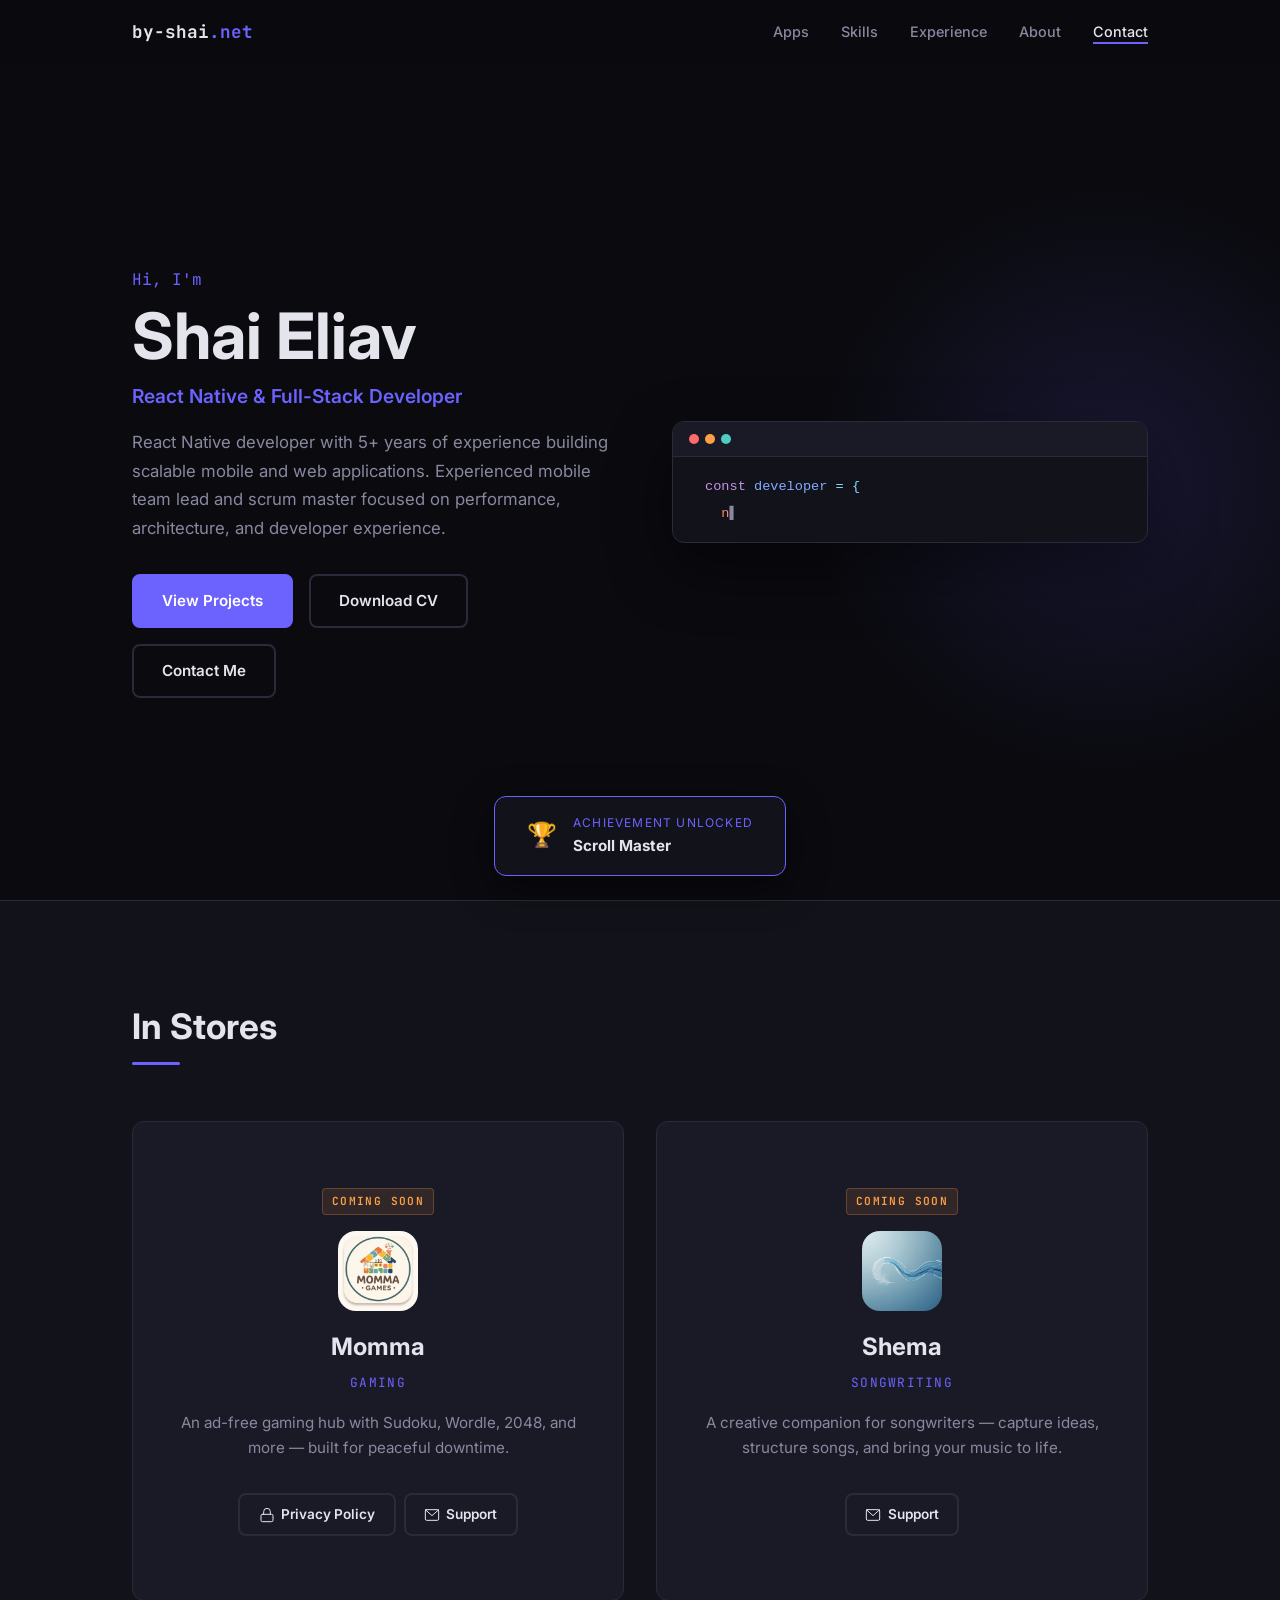
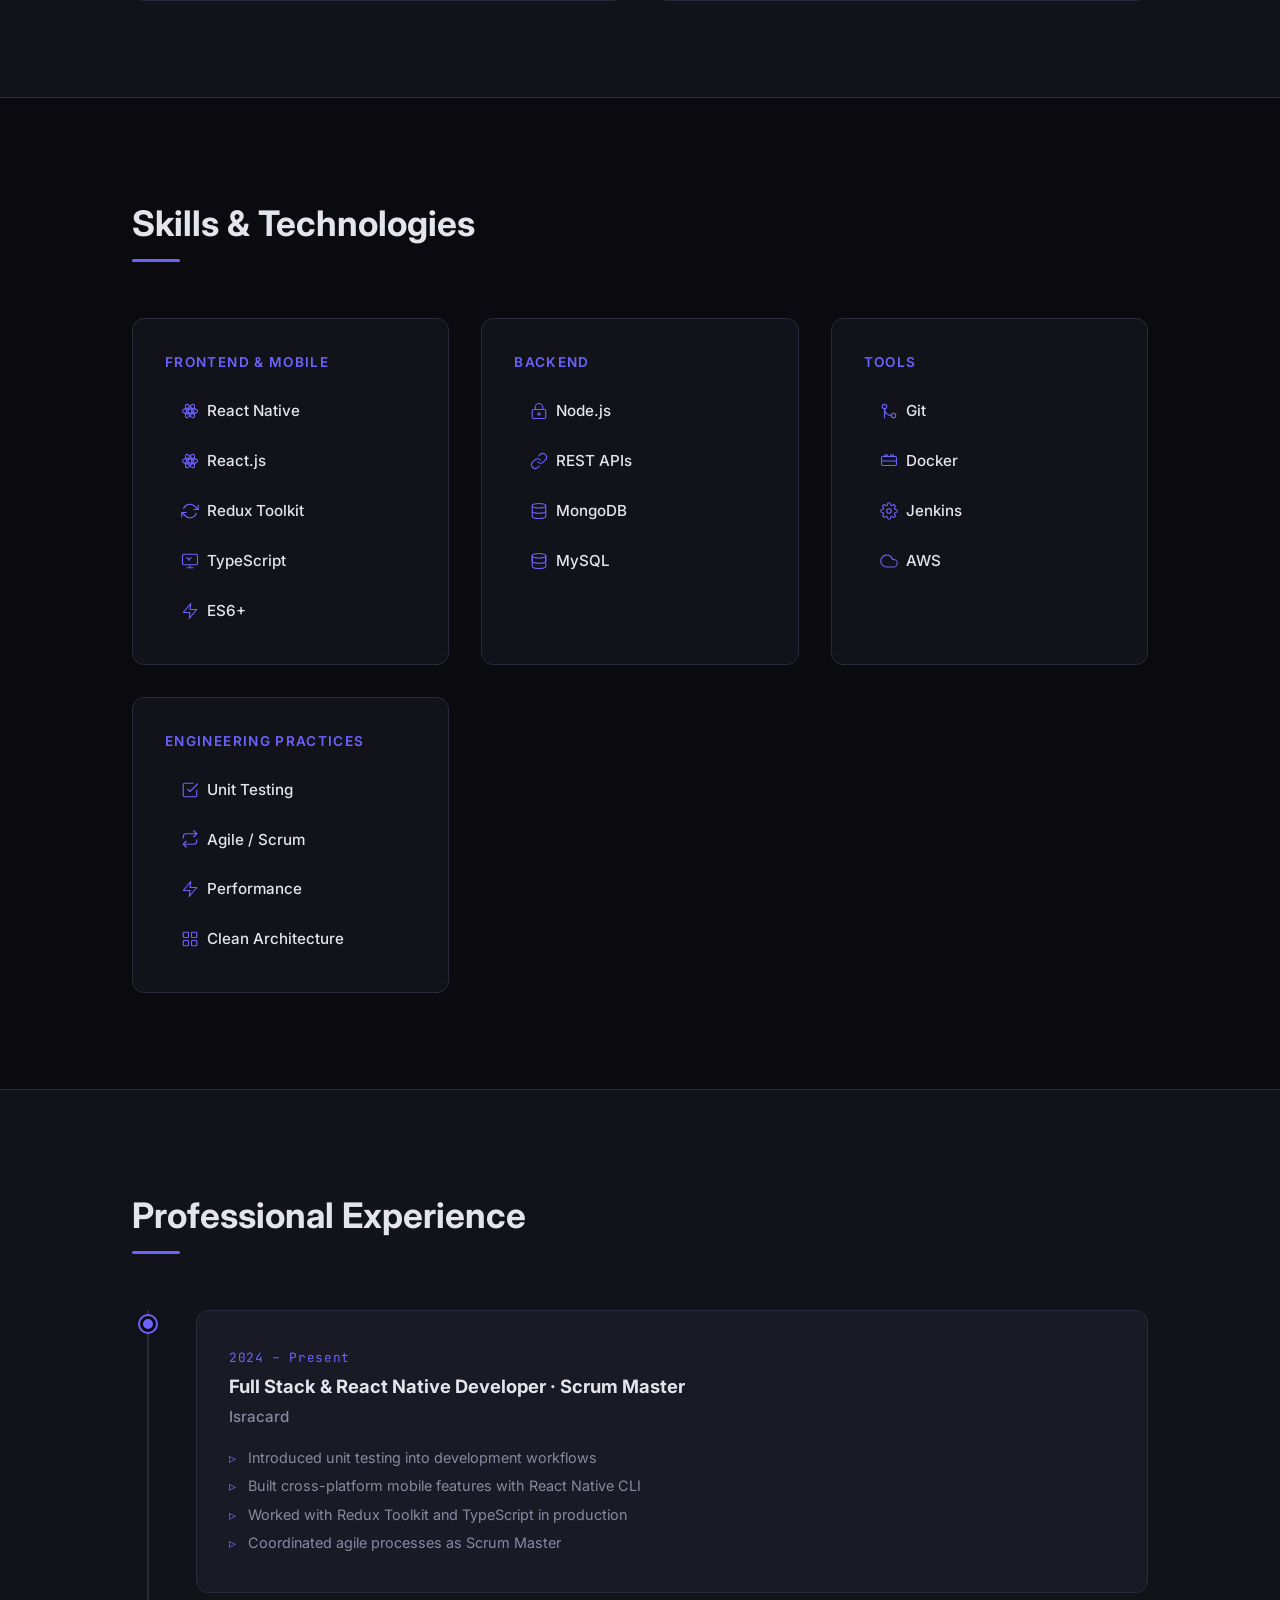
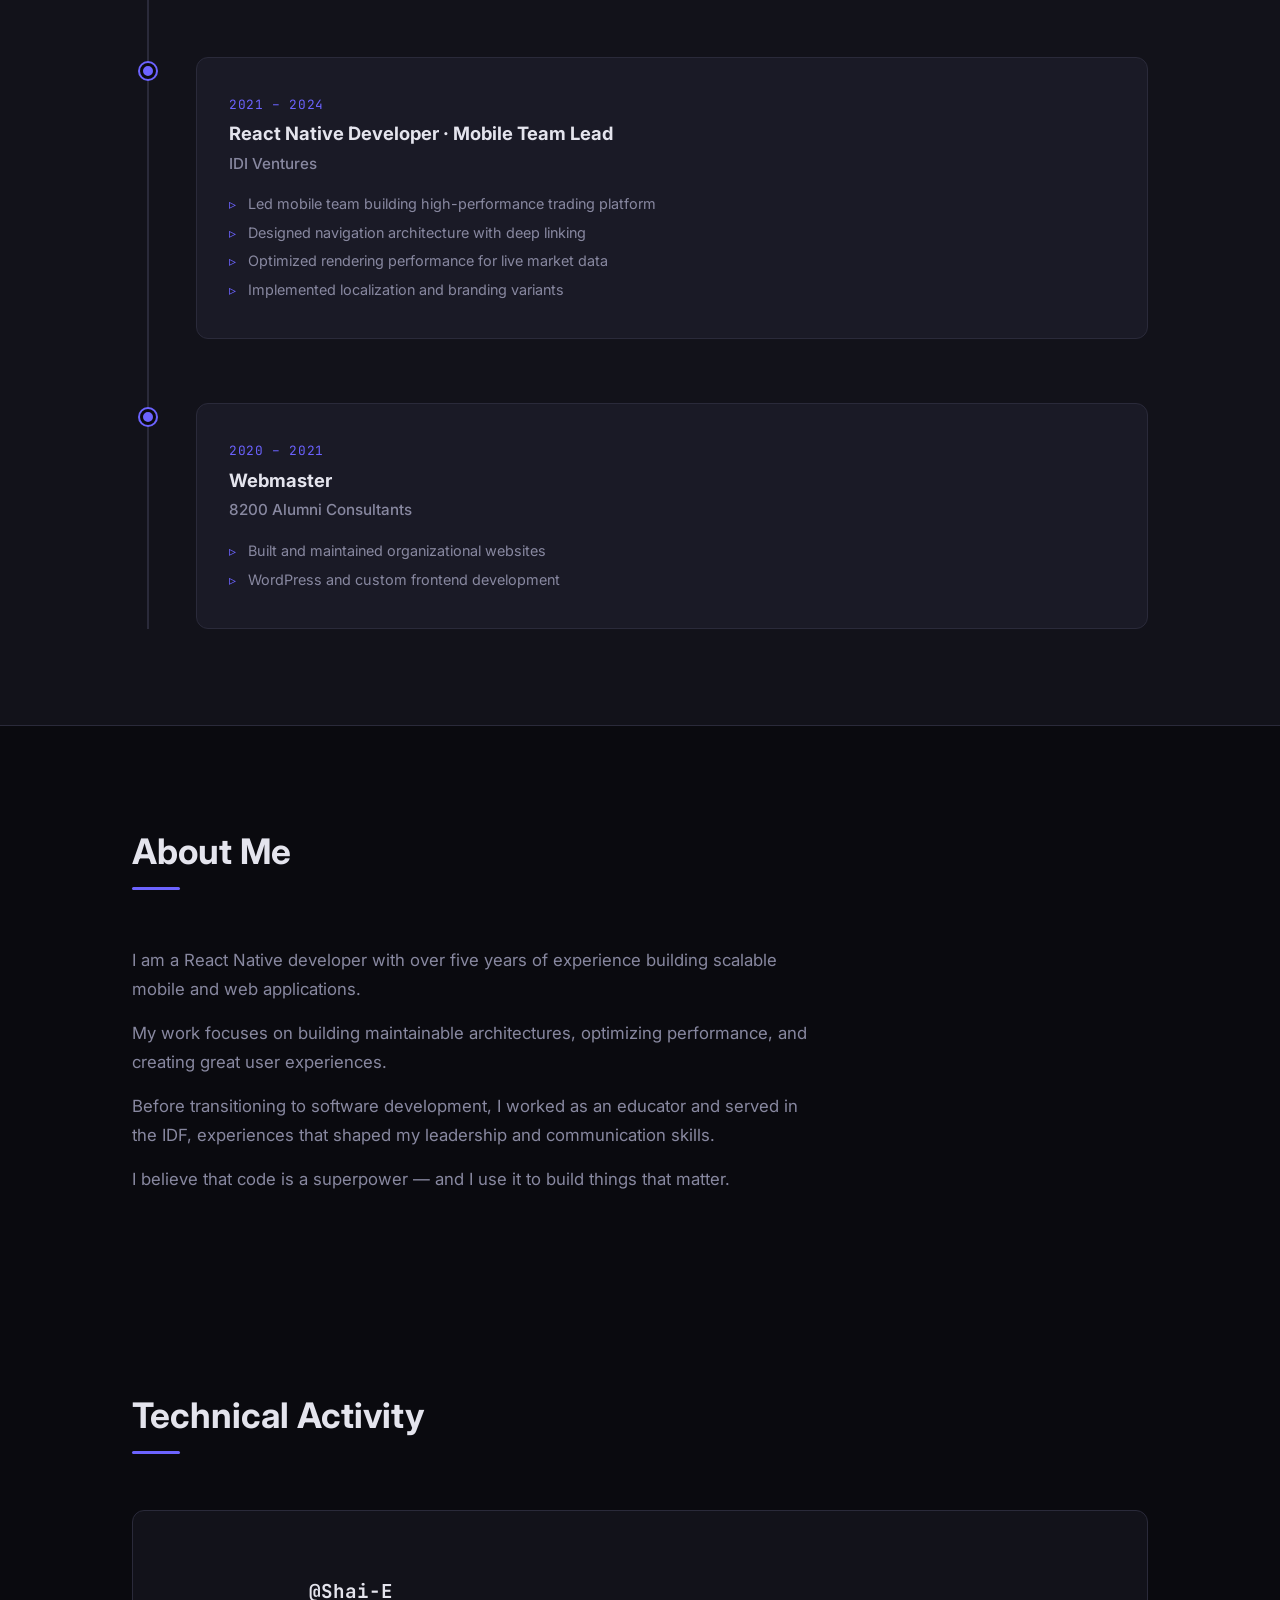
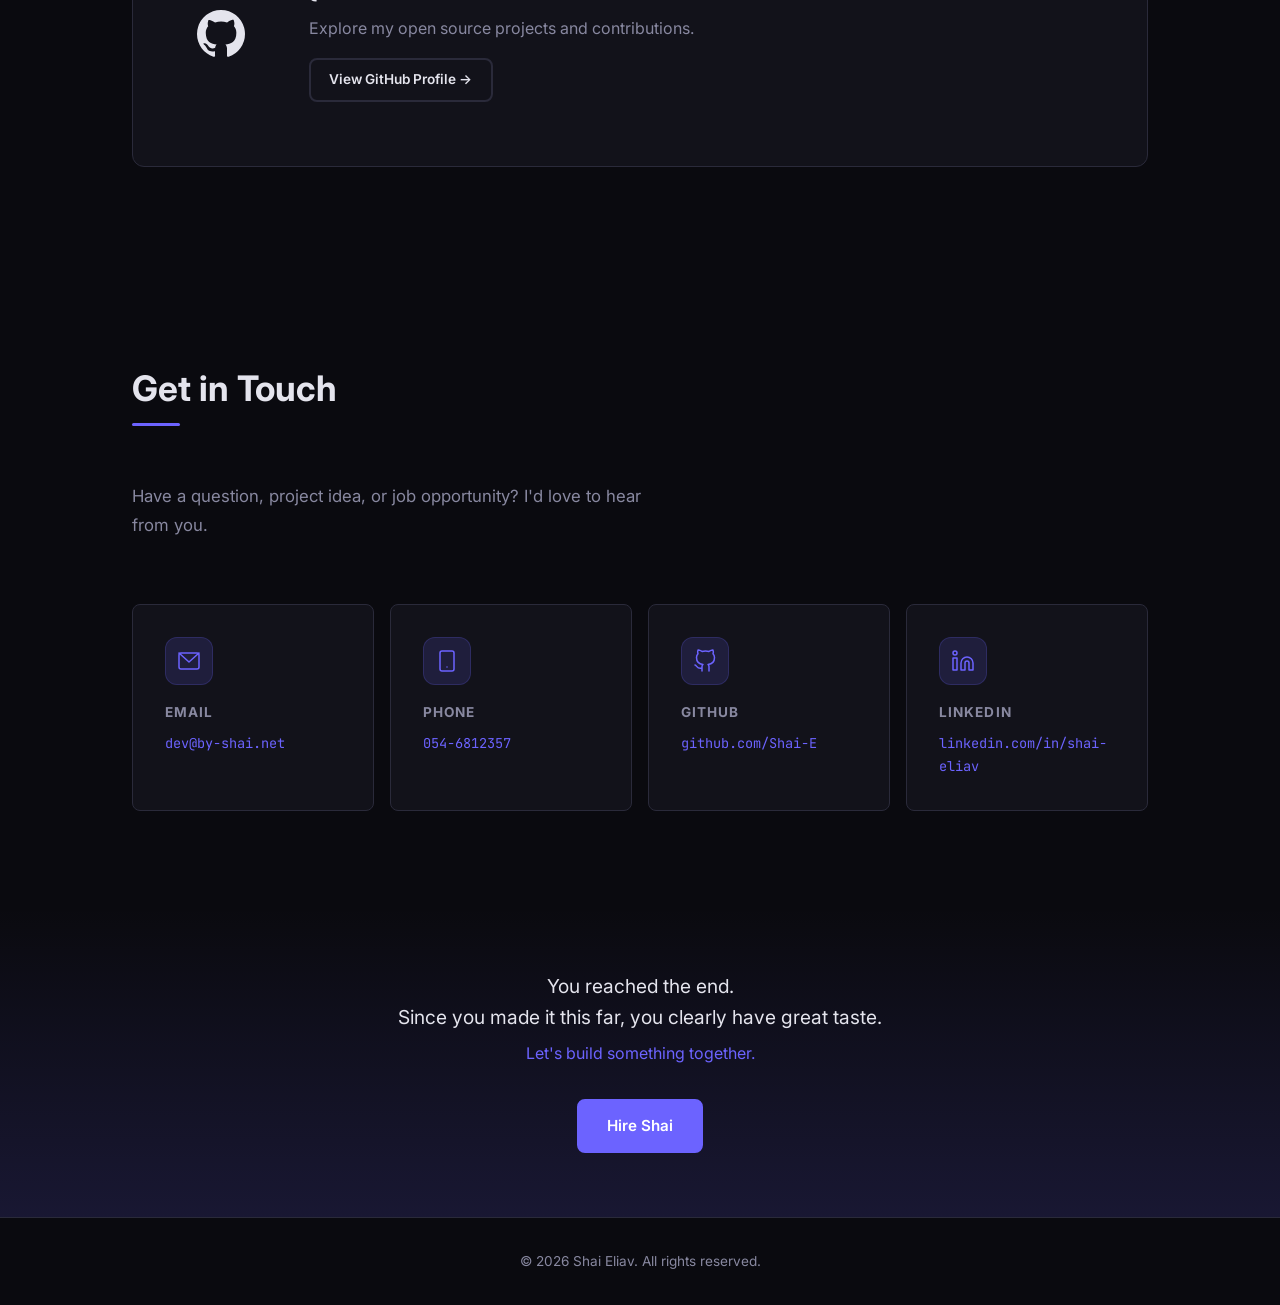
==== commit cf67cb05: "Update navigation and commands to reflect new 'In Stores' section" ====
--- a/index.html
+++ b/index.html
@@ -56,11 +56,11 @@
         <span></span><span></span><span></span>
       </button>
       <ul class="nav__links" id="navLinks">
-        <li><a href="#projects">Projects</a></li>
+        <!-- <li><a href="#projects">Projects</a></li> -->
+        <li><a href="#stores">Apps</a></li>
         <li><a href="#skills">Skills</a></li>
         <li><a href="#experience">Experience</a></li>
         <li><a href="#about">About</a></li>
-        <li><a href="#stores">Apps</a></li>
         <li><a href="#contact">Contact</a></li>
       </ul>
     </div>
@@ -95,13 +95,13 @@
     </div>
   </header>
 
-  <!-- ============ FEATURED PROJECTS ============ -->
+  <!--
+  ============ FEATURED PROJECTS (hidden for now) ============
   <section class="section projects" id="projects">
     <div class="container">
       <h2 class="section__title fade-in">Featured Projects</h2>
       <div class="projects__grid">
 
-        <!-- Trading Platform -->
         <article class="project-card fade-in">
           <div class="project-card__header">
             <div class="project-card__icon">
@@ -126,7 +126,6 @@
           </div>
         </article>
 
-        <!-- Get Lucky -->
         <article class="project-card fade-in">
           <div class="project-card__header">
             <div class="project-card__icon">
@@ -151,7 +150,6 @@
           </div>
         </article>
 
-        <!-- Momma -->
         <article class="project-card fade-in">
           <div class="project-card__header">
             <div class="project-card__icon project-card__icon--img">
@@ -174,7 +172,6 @@
           </div>
         </article>
 
-        <!-- Shema -->
         <article class="project-card fade-in">
           <div class="project-card__header">
             <div class="project-card__icon project-card__icon--img">
@@ -193,6 +190,42 @@
             <span class="tech-badge">React Native</span>
             <span class="tech-badge">TypeScript</span>
             <span class="tech-badge">SQLite</span>
+          </div>
+        </article>
+
+      </div>
+    </div>
+  </section>
+  -->
+
+  <!-- ============ IN STORES ============ -->
+  <section class="section stores" id="stores">
+    <div class="container">
+      <h2 class="section__title fade-in">In Stores</h2>
+      <div class="stores__grid">
+
+        <!-- Momma -->
+        <article class="store-card fade-in">
+          <div class="store-card__badge">Coming Soon</div>
+          <img src="assets/momma-logo.png" alt="Momma logo" class="store-card__logo">
+          <h3 class="store-card__name">Momma</h3>
+          <p class="store-card__category">Gaming</p>
+          <p class="store-card__desc">An ad-free gaming hub with Sudoku, Wordle, 2048, and more — built for peaceful downtime.</p>
+          <div class="store-card__links">
+            <a href="privacy-momma.html" class="btn btn--small btn--outline"><svg viewBox="0 0 24 24" width="16" height="16" fill="none" stroke="currentColor" stroke-width="1.5" stroke-linecap="round" stroke-linejoin="round"><rect x="3" y="11" width="18" height="11" rx="2"/><path d="M7 11V7a5 5 0 0110 0v4"/></svg> Privacy Policy</a>
+            <a href="mailto:dev+momma@by-shai.net" class="btn btn--small btn--outline"><svg viewBox="0 0 24 24" width="16" height="16" fill="none" stroke="currentColor" stroke-width="1.5" stroke-linecap="round" stroke-linejoin="round"><rect x="2" y="4" width="20" height="16" rx="2"/><polyline points="22 4 12 13 2 4"/></svg> Support</a>
+          </div>
+        </article>
+
+        <!-- Shema -->
+        <article class="store-card fade-in">
+          <div class="store-card__badge">Coming Soon</div>
+          <img src="assets/shema-logo.png" alt="Shema logo" class="store-card__logo">
+          <h3 class="store-card__name">Shema</h3>
+          <p class="store-card__category">Songwriting</p>
+          <p class="store-card__desc">A creative companion for songwriters — capture ideas, structure songs, and bring your music to life.</p>
+          <div class="store-card__links">
+            <a href="mailto:dev+shema@by-shai.net" class="btn btn--small btn--outline"><svg viewBox="0 0 24 24" width="16" height="16" fill="none" stroke="currentColor" stroke-width="1.5" stroke-linecap="round" stroke-linejoin="round"><rect x="2" y="4" width="20" height="16" rx="2"/><polyline points="22 4 12 13 2 4"/></svg> Support</a>
           </div>
         </article>
 
@@ -385,41 +418,6 @@
             <a href="https://github.com/Shai-E" target="_blank" rel="noopener noreferrer" class="btn btn--outline btn--small">View GitHub Profile →</a>
           </div>
         </div>
-      </div>
-    </div>
-  </section>
-
-  <!-- ============ IN STORES ============ -->
-  <section class="section stores" id="stores">
-    <div class="container">
-      <h2 class="section__title fade-in">In Stores</h2>
-      <div class="stores__grid">
-
-        <!-- Momma -->
-        <article class="store-card fade-in">
-          <div class="store-card__badge">Coming Soon</div>
-          <img src="assets/momma-logo.png" alt="Momma logo" class="store-card__logo">
-          <h3 class="store-card__name">Momma</h3>
-          <p class="store-card__category">Gaming</p>
-          <p class="store-card__desc">An ad-free gaming hub with Sudoku, Wordle, 2048, and more — built for peaceful downtime.</p>
-          <div class="store-card__links">
-            <a href="privacy-momma.html" class="btn btn--small btn--outline"><svg viewBox="0 0 24 24" width="16" height="16" fill="none" stroke="currentColor" stroke-width="1.5" stroke-linecap="round" stroke-linejoin="round"><rect x="3" y="11" width="18" height="11" rx="2"/><path d="M7 11V7a5 5 0 0110 0v4"/></svg> Privacy Policy</a>
-            <a href="mailto:dev+momma@by-shai.net" class="btn btn--small btn--outline"><svg viewBox="0 0 24 24" width="16" height="16" fill="none" stroke="currentColor" stroke-width="1.5" stroke-linecap="round" stroke-linejoin="round"><rect x="2" y="4" width="20" height="16" rx="2"/><polyline points="22 4 12 13 2 4"/></svg> Support</a>
-          </div>
-        </article>
-
-        <!-- Shema -->
-        <article class="store-card fade-in">
-          <div class="store-card__badge">Coming Soon</div>
-          <img src="assets/shema-logo.png" alt="Shema logo" class="store-card__logo">
-          <h3 class="store-card__name">Shema</h3>
-          <p class="store-card__category">Songwriting</p>
-          <p class="store-card__desc">A creative companion for songwriters — capture ideas, structure songs, and bring your music to life.</p>
-          <div class="store-card__links">
-            <a href="mailto:dev+shema@by-shai.net" class="btn btn--small btn--outline"><svg viewBox="0 0 24 24" width="16" height="16" fill="none" stroke="currentColor" stroke-width="1.5" stroke-linecap="round" stroke-linejoin="round"><rect x="2" y="4" width="20" height="16" rx="2"/><polyline points="22 4 12 13 2 4"/></svg> Support</a>
-          </div>
-        </article>
-
       </div>
     </div>
   </section>
--- a/css/components.css
+++ b/css/components.css
@@ -94,6 +94,7 @@
   flex-direction: column;
   justify-content: center;
   min-height: 100vh;
+  min-height: 100dvh;
   padding-top: var(--nav-height);
   position: relative;
   overflow: hidden;
@@ -202,9 +203,9 @@
 .hero__code-dots span:nth-child(3) { background: var(--color-green); }
 
 .hero__code-text {
-  padding: var(--space-lg);
-  font-family: var(--font-mono);
-  font-size: 0.85rem;
+  padding: var(--space-md) var(--space-lg);
+  font-family: var(--font-mono);
+  font-size: clamp(0.7rem, 1.5vw, 0.85rem);
   line-height: 1.8;
   color: var(--color-text-muted);
   white-space: pre;
--- a/css/responsive.css
+++ b/css/responsive.css
@@ -31,9 +31,16 @@
 
   .nav__links a { font-size: 1.1rem; }
 
+  .hero {
+    min-height: auto;
+    padding-top: calc(var(--nav-height) + var(--space-xl));
+    padding-bottom: var(--space-xl);
+  }
+
   .hero__grid {
     grid-template-columns: 1fr;
     text-align: center;
+    gap: var(--space-lg);
   }
 
   .hero__content { order: 1; }
@@ -41,6 +48,7 @@
 
   .hero__tagline {
     margin-inline: auto;
+    font-size: 0.95rem;
   }
 
   .hero__cta {
@@ -52,6 +60,29 @@
   .hero__cta .btn {
     justify-content: center;
     text-align: center;
+    width: 100%;
+  }
+
+  .hero__bg-glow {
+    width: 300px;
+    height: 300px;
+    top: 10%;
+    right: -20%;
+  }
+
+  .hero__code-window {
+    max-width: 100%;
+    text-align: left;
+  }
+
+  .hero__code-text {
+    font-size: 0.72rem;
+    padding: var(--space-sm) var(--space-md);
+    line-height: 1.6;
+  }
+
+  .hero__scroll {
+    display: none;
   }
 
   .projects__grid { grid-template-columns: 1fr; }
@@ -79,4 +110,34 @@
   .container { padding-inline: var(--space-md); }
   .section { padding: var(--space-xl) 0; }
   .skills__grid { grid-template-columns: 1fr; }
+
+  .hero {
+    padding-top: calc(var(--nav-height) + var(--space-lg));
+    padding-bottom: var(--space-lg);
+  }
+
+  .hero__name {
+    font-size: clamp(2rem, 10vw, 2.5rem);
+  }
+
+  .hero__title {
+    font-size: 0.95rem;
+  }
+
+  .hero__tagline {
+    font-size: 0.88rem;
+  }
+
+  .hero__cta {
+    gap: var(--space-sm);
+  }
+
+  .hero__cta .btn {
+    padding: 0.65rem 1.25rem;
+    font-size: 0.88rem;
+  }
+
+  .hero__code {
+    display: none;
+  }
 }
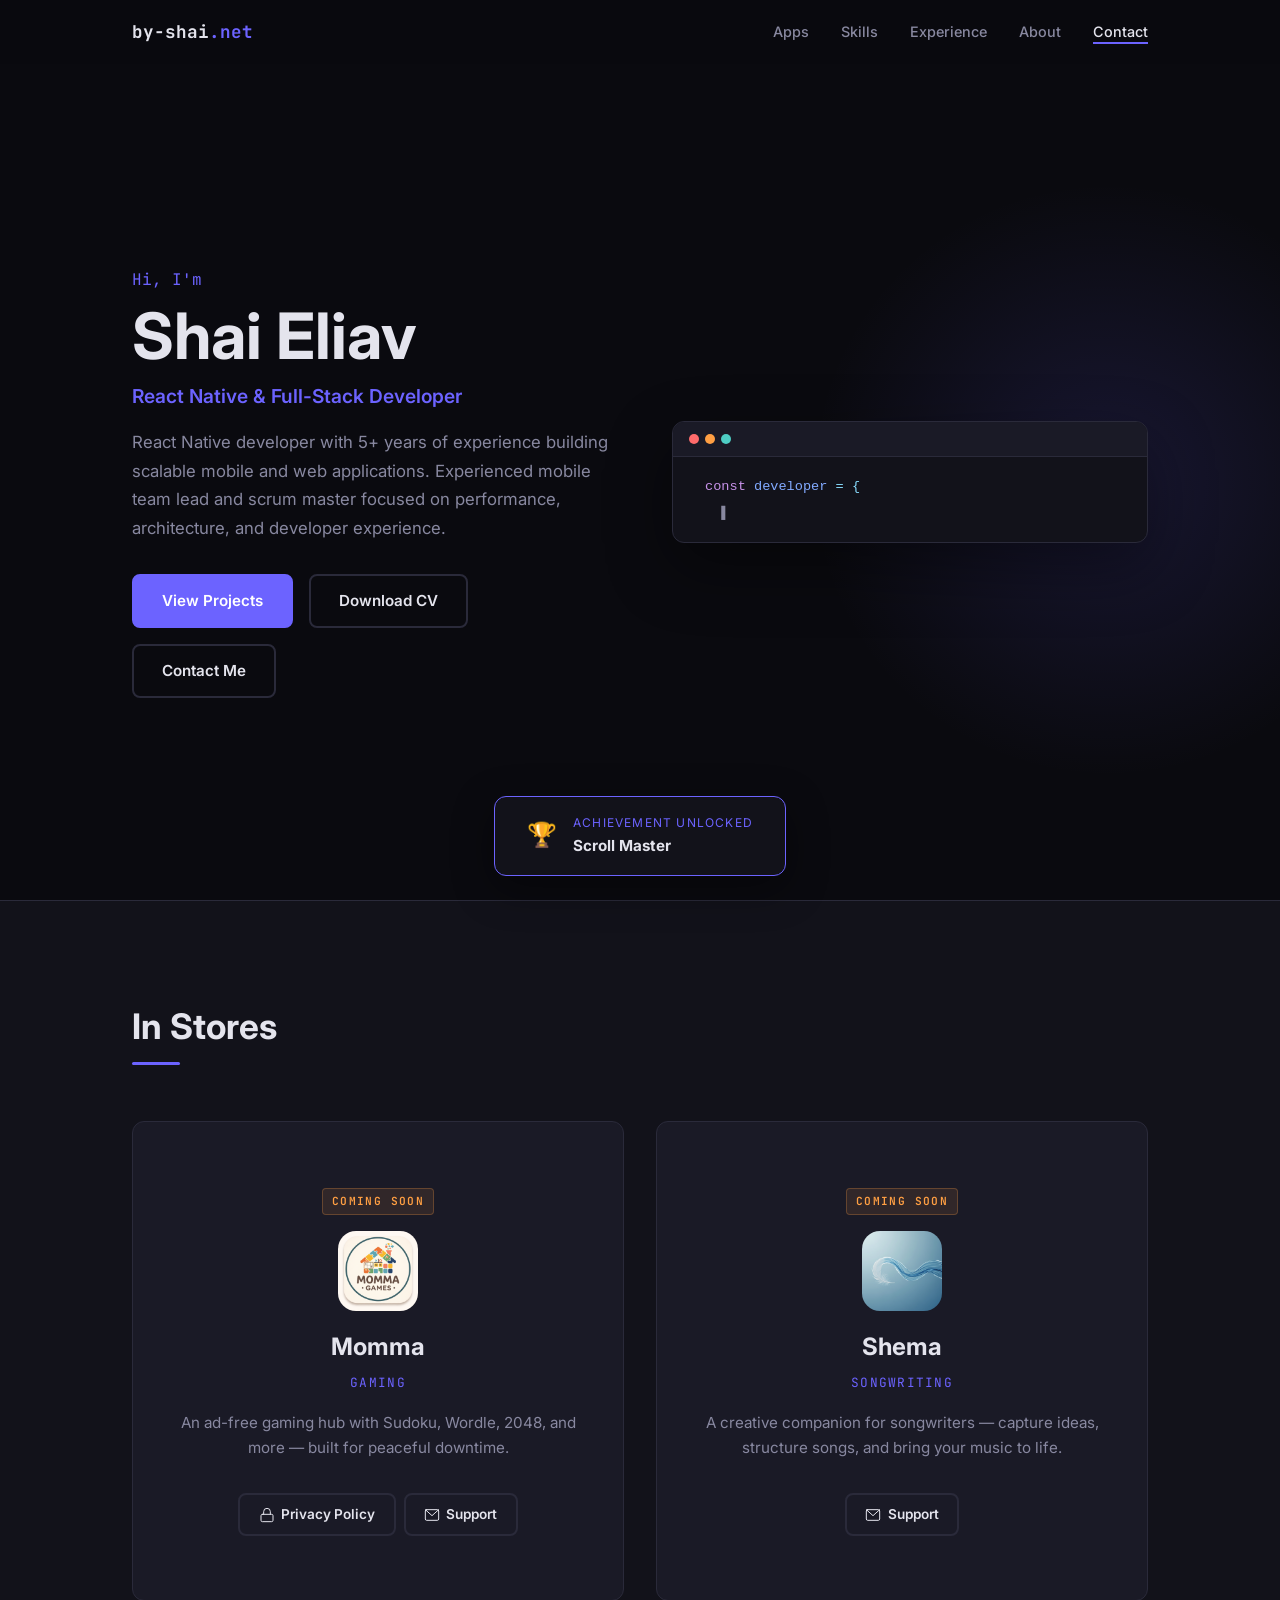
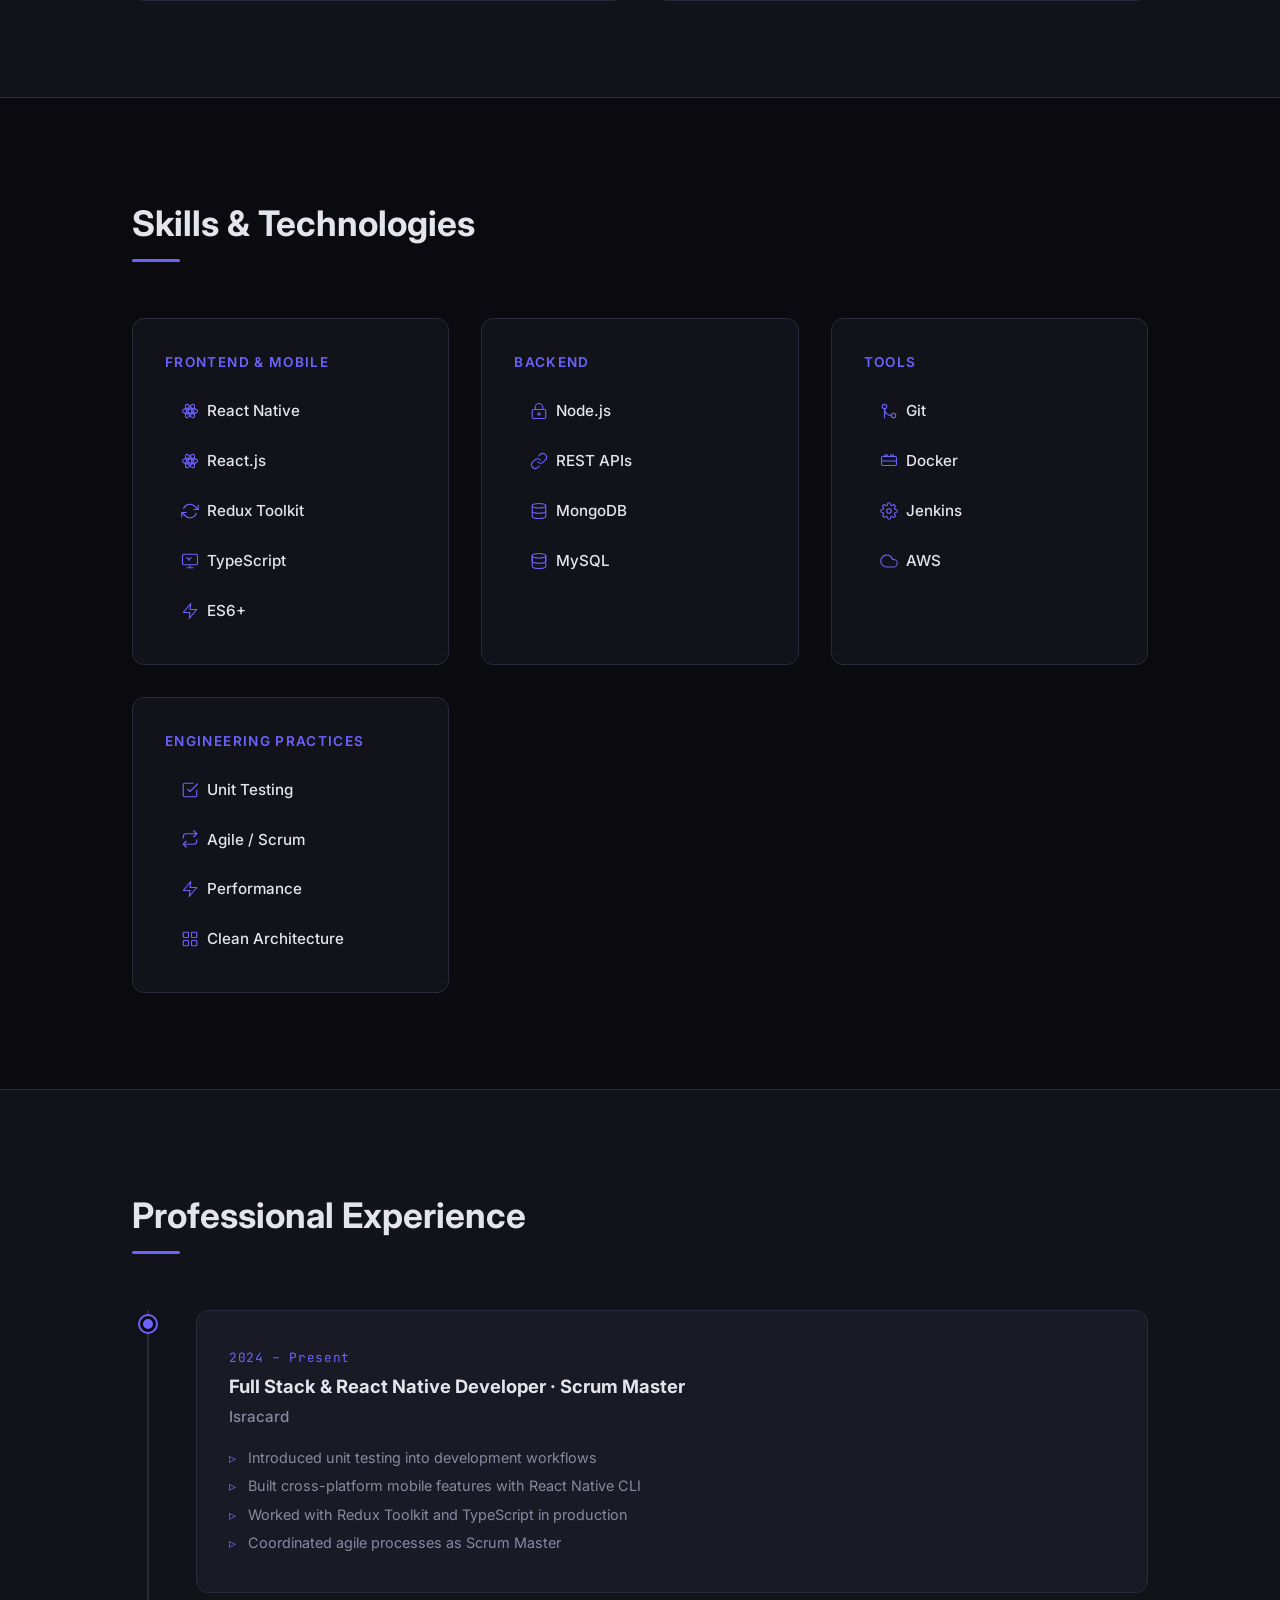
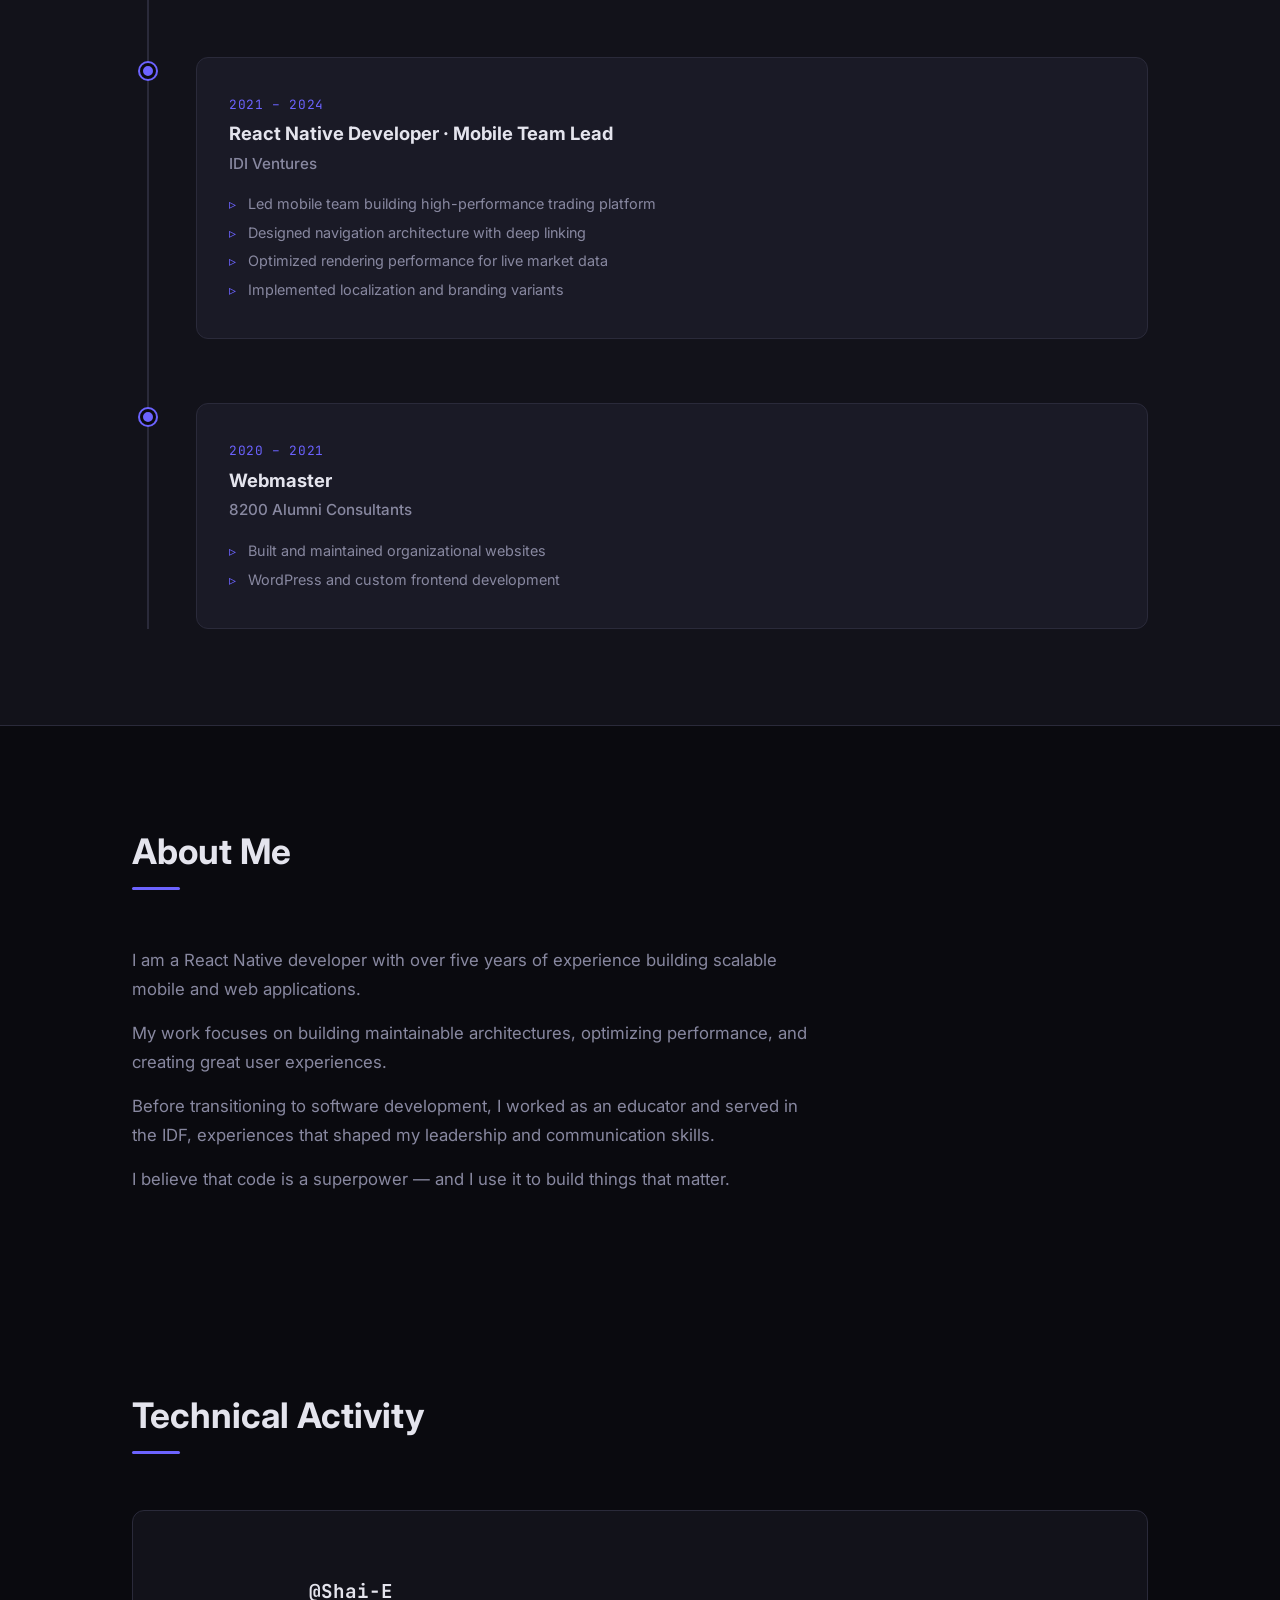
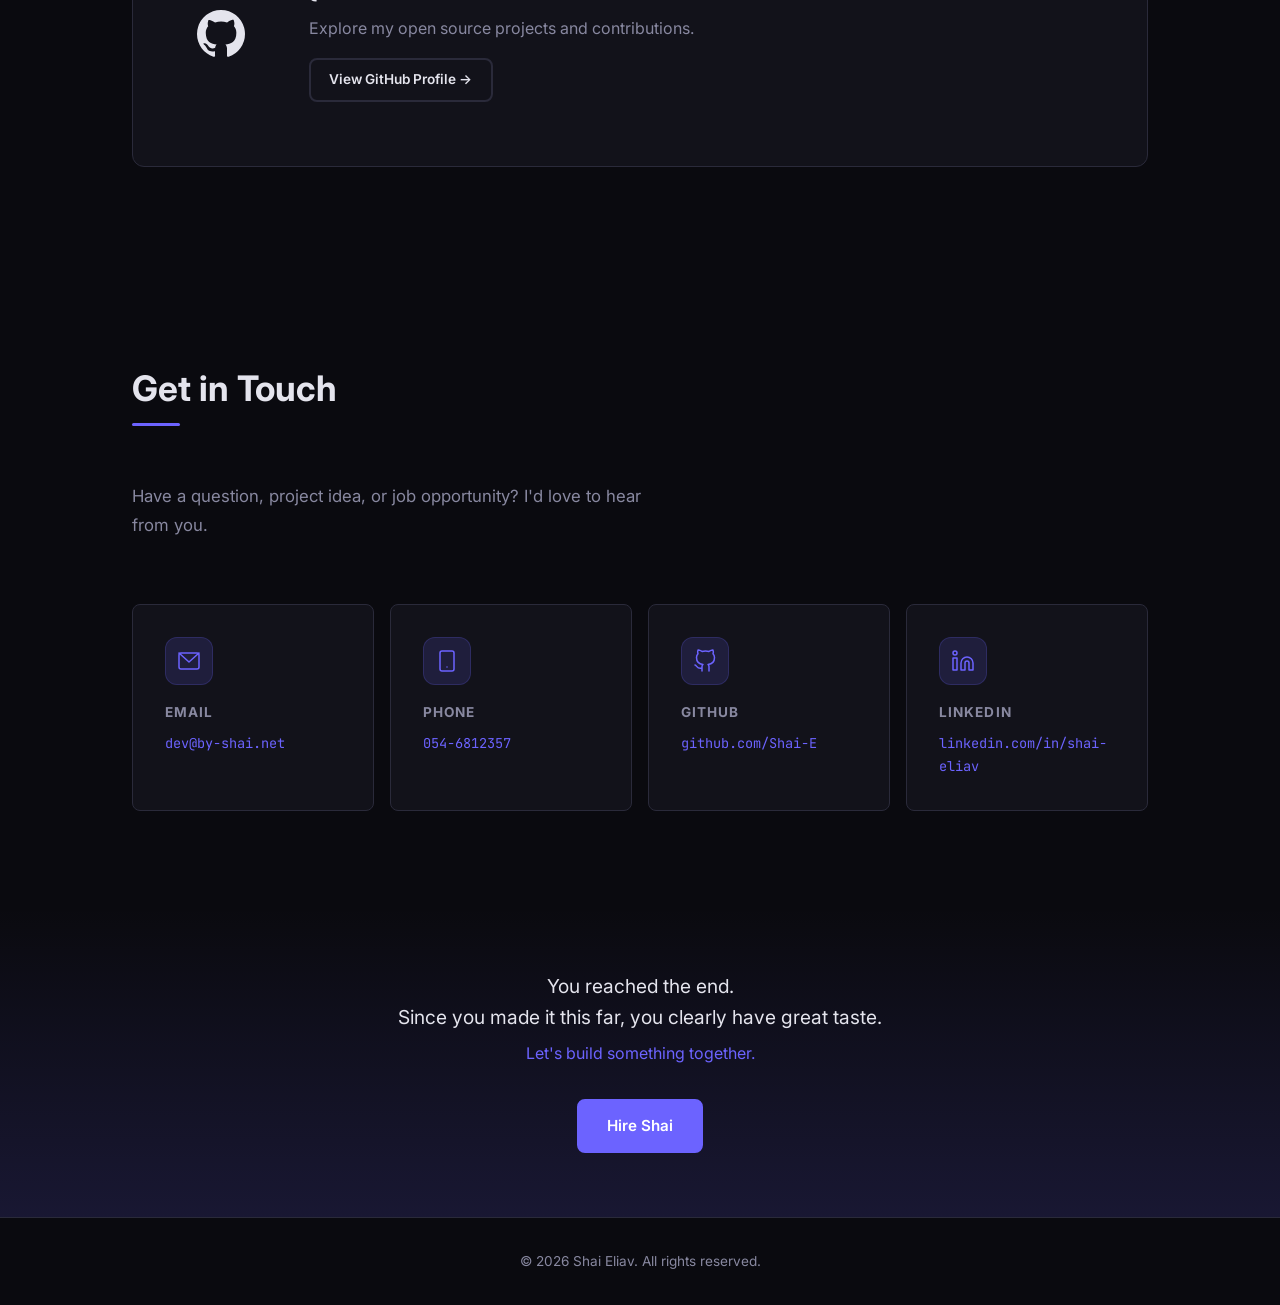
==== commit b87f3b7c: "Add touch swipe controls for mobile gameplay and update game restart instructions" ====
--- a/index.html
+++ b/index.html
@@ -512,7 +512,7 @@
       </div>
       <p class="game-modal__subtitle">Built with pure JavaScript.</p>
       <canvas id="snakeCanvas" width="300" height="300"></canvas>
-      <p class="game-modal__controls">Arrow keys to play · Space to restart</p>
+      <p class="game-modal__controls">Arrow keys or swipe to play · Space or tap to restart</p>
     </div>
   </div>
 
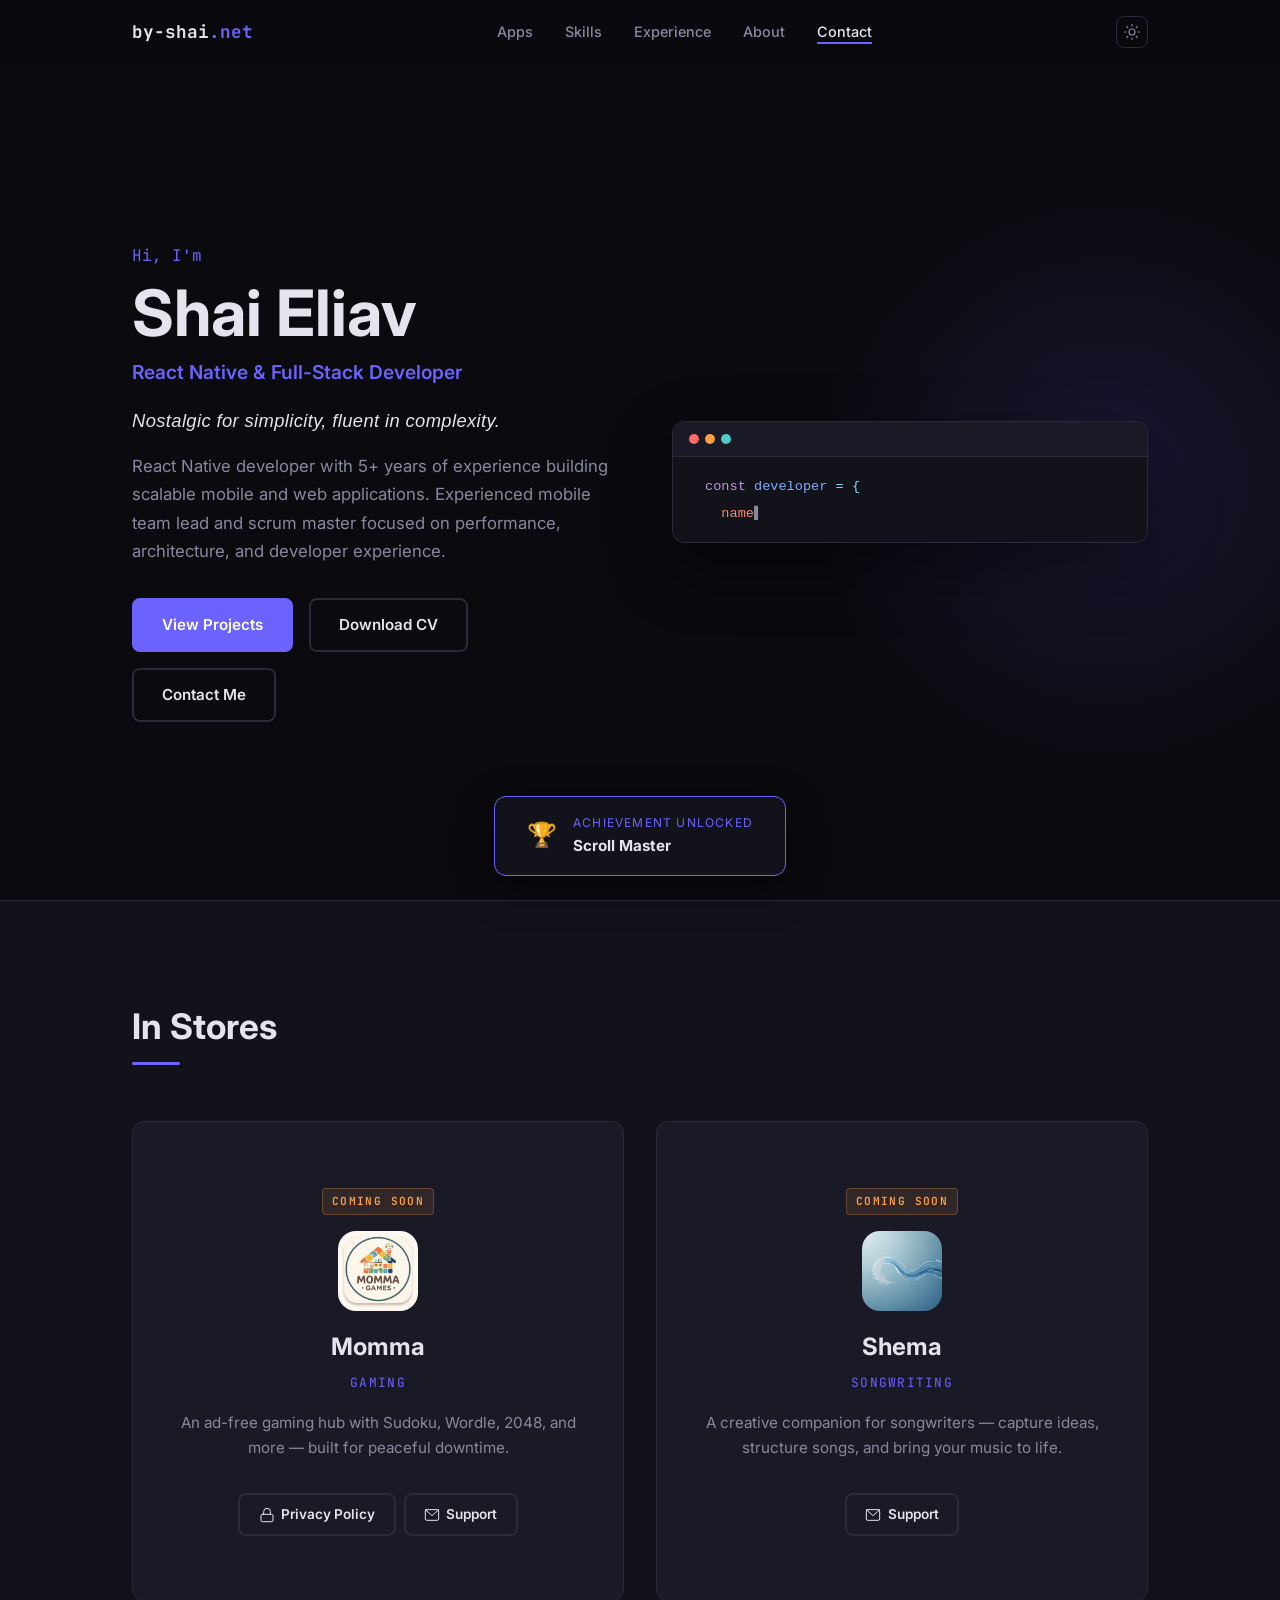
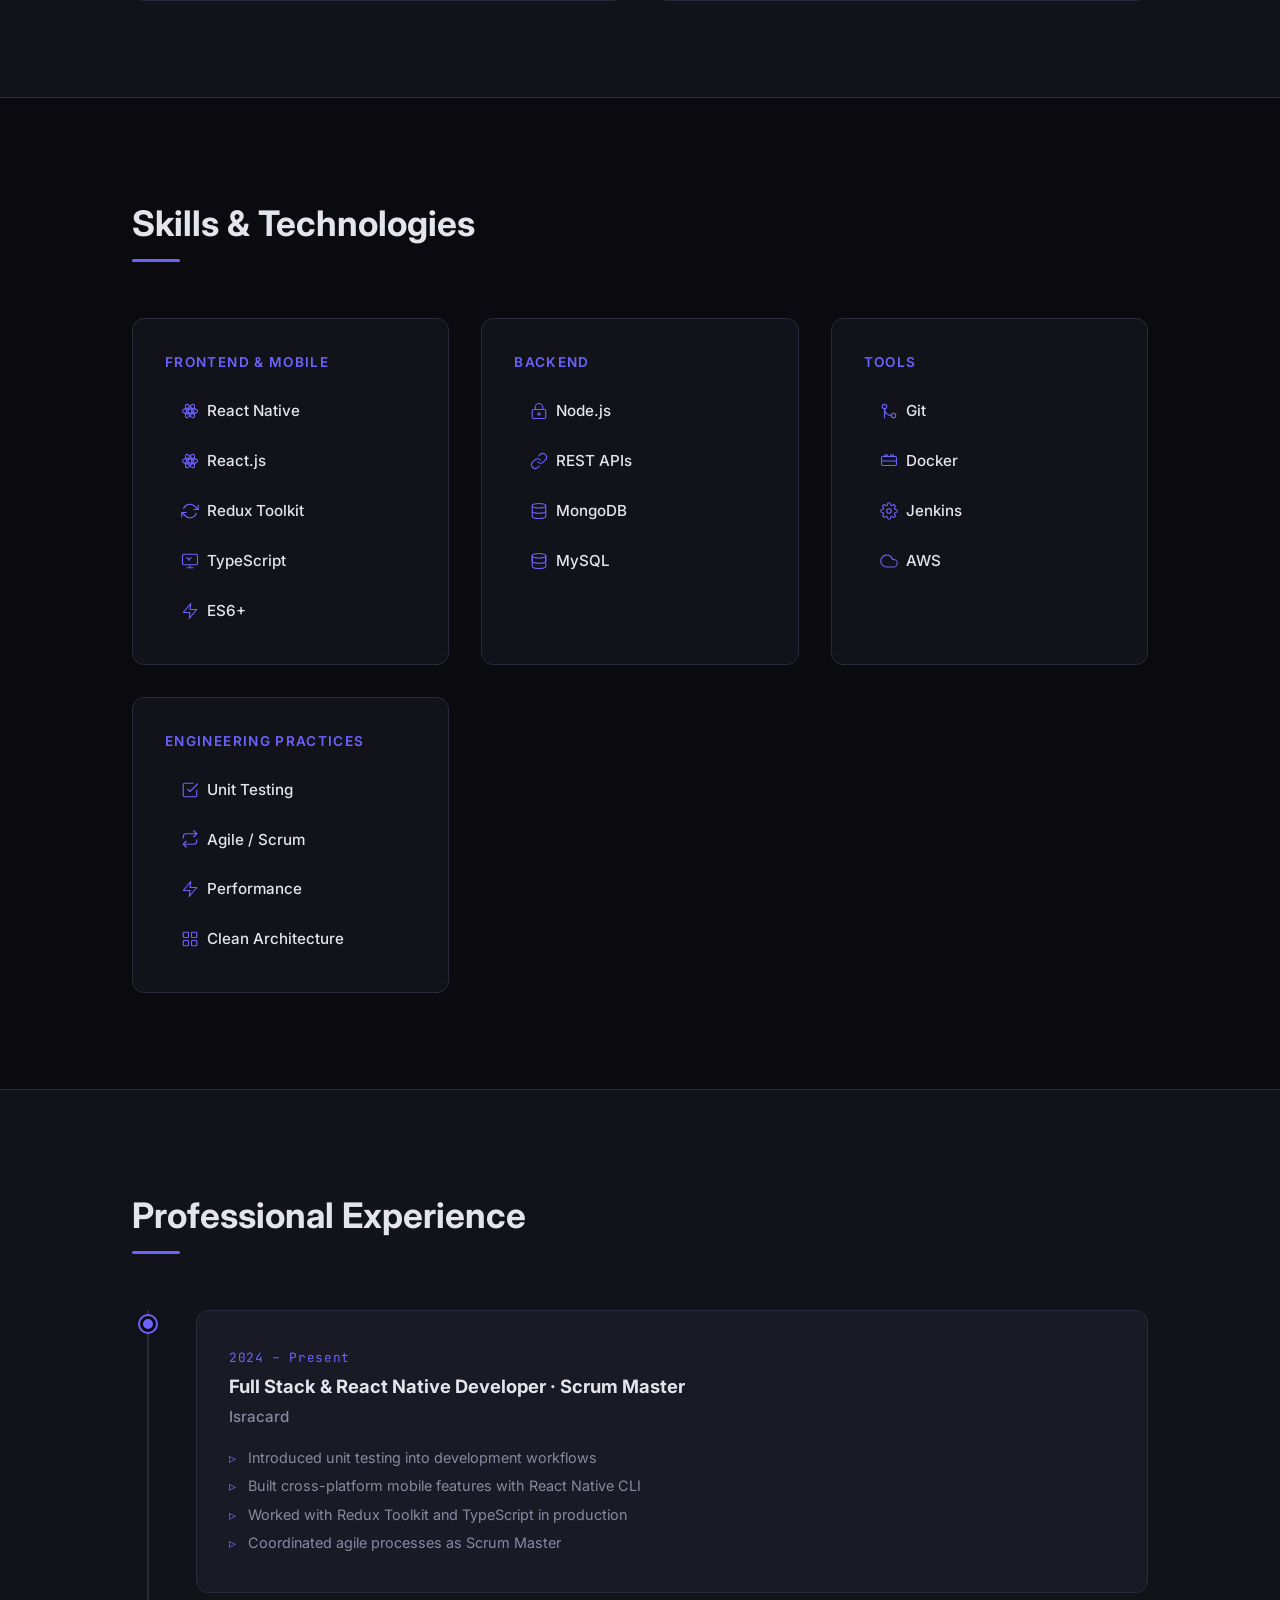
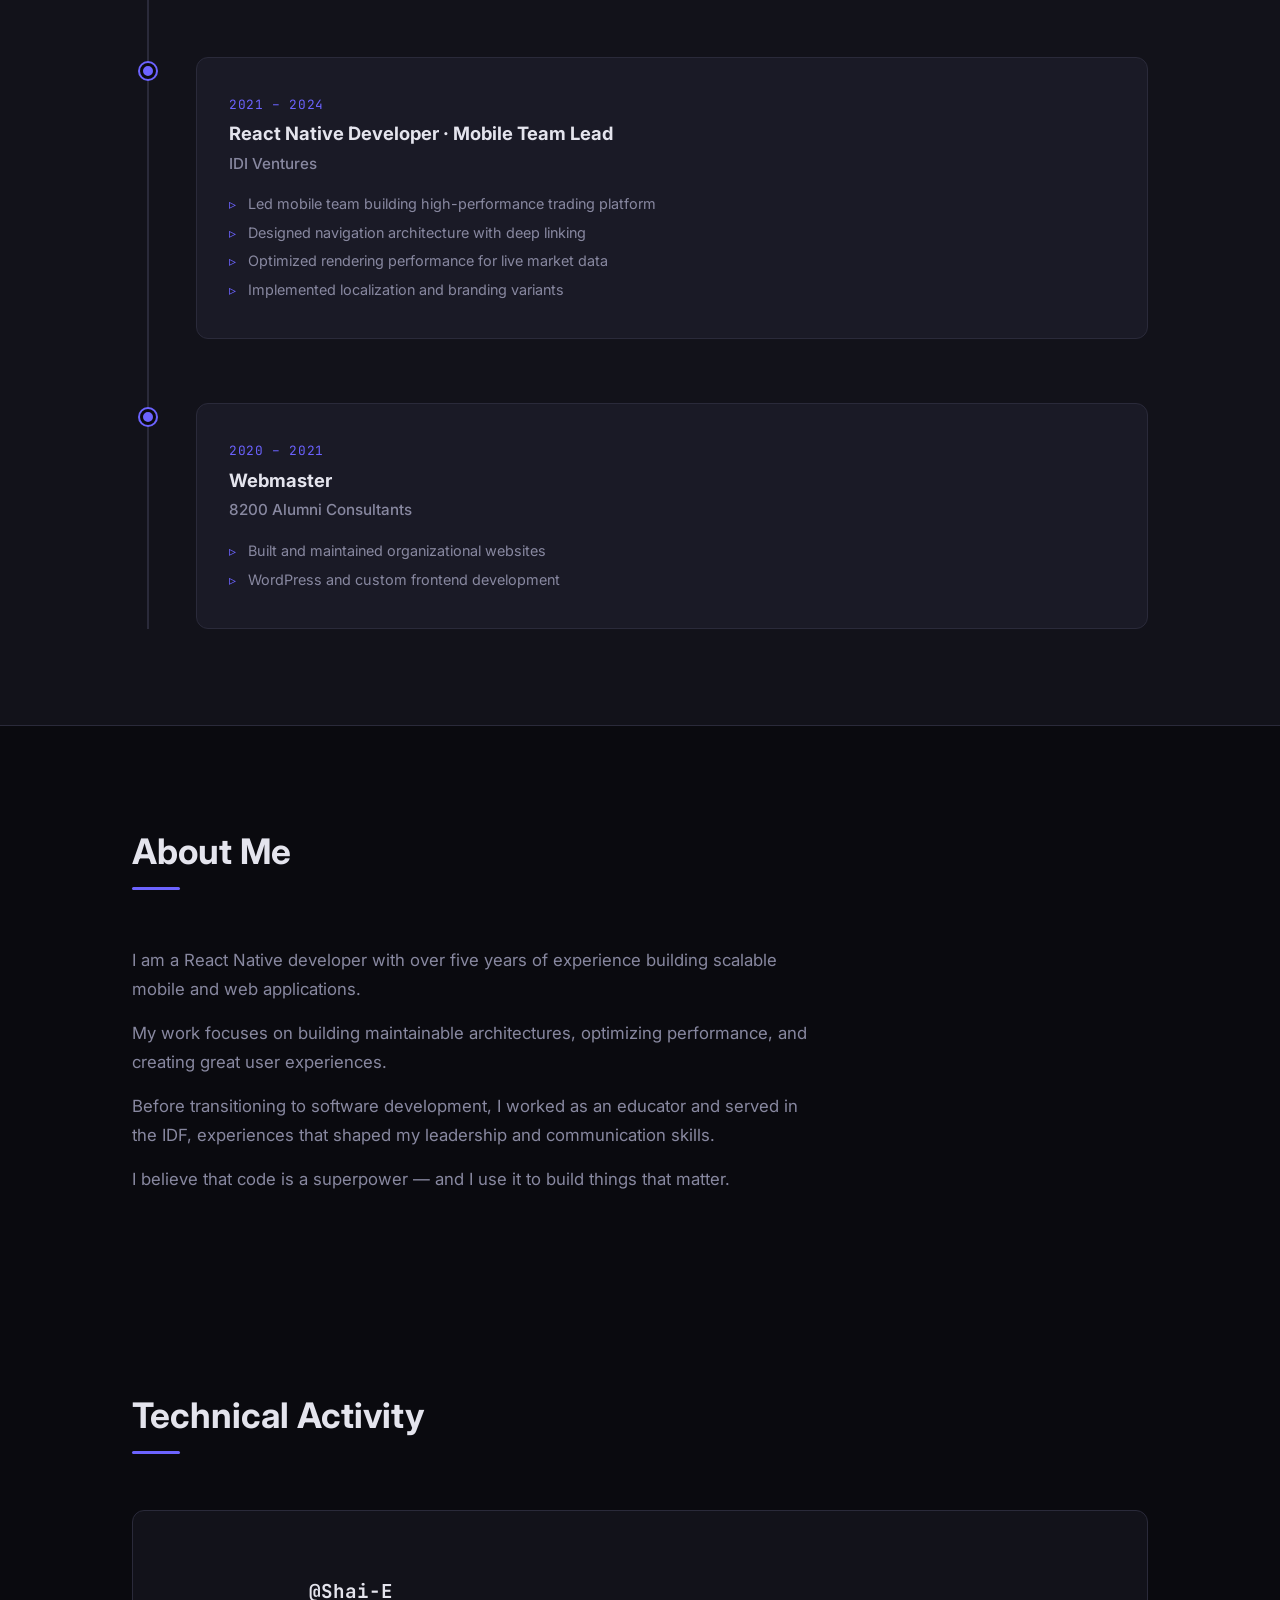
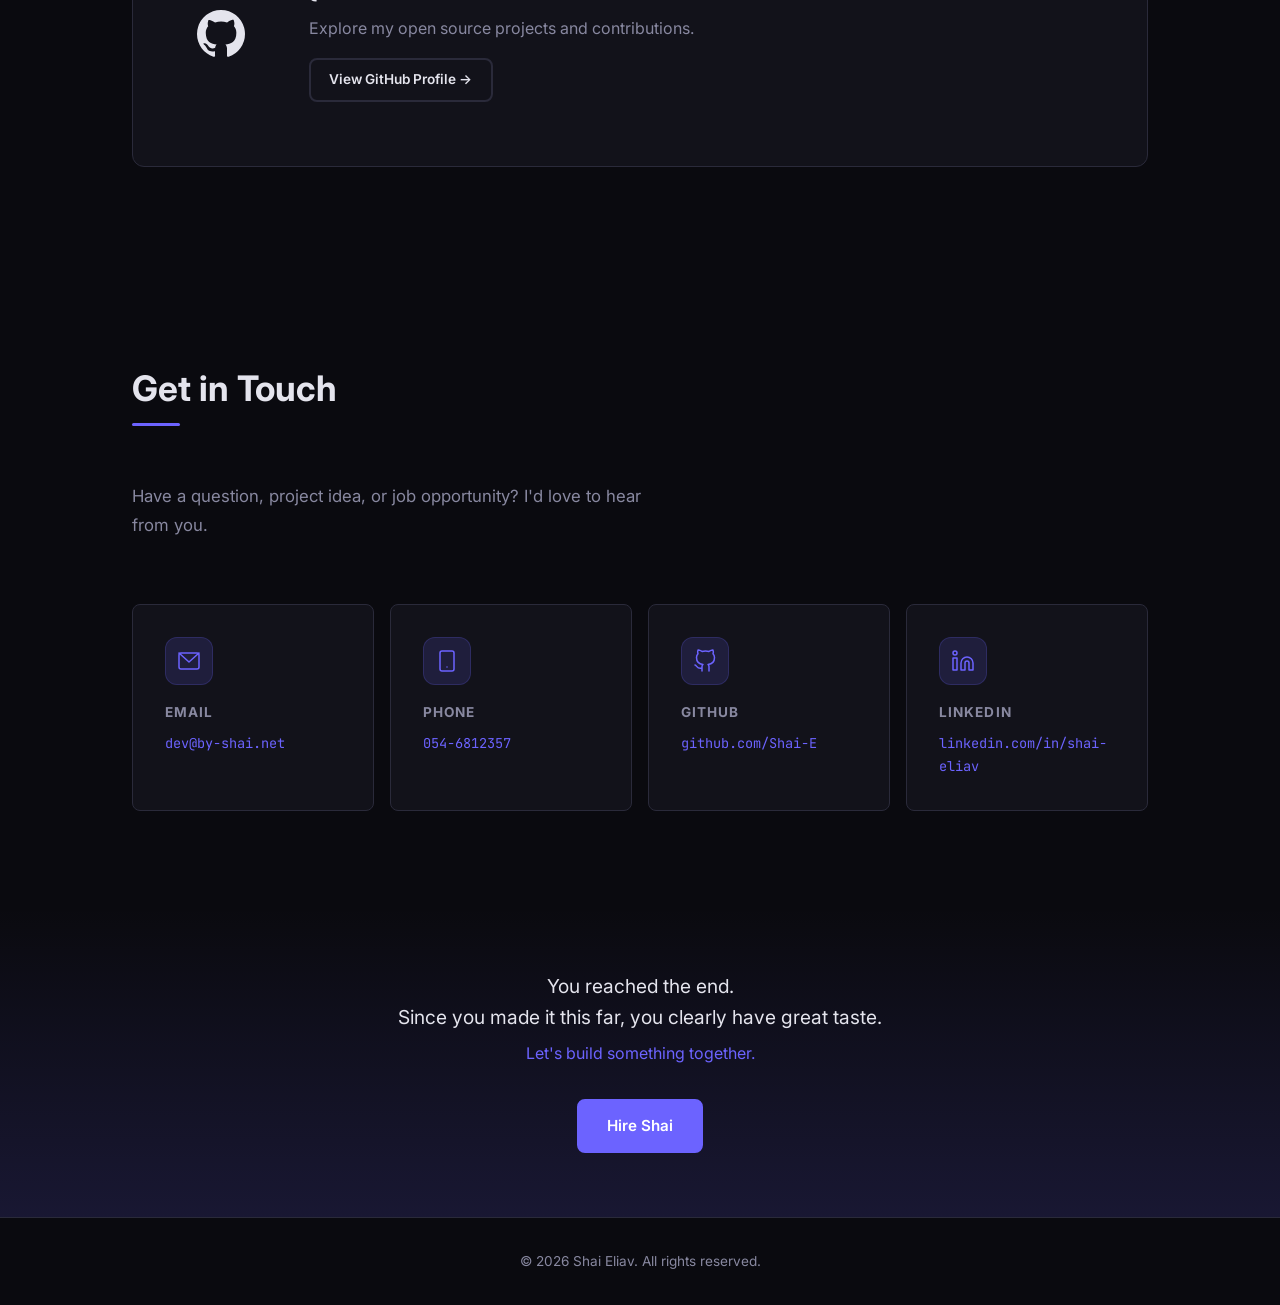
==== commit eab5b765: "themes" ====
--- a/index.html
+++ b/index.html
@@ -63,6 +63,9 @@
         <li><a href="#about">About</a></li>
         <li><a href="#contact">Contact</a></li>
       </ul>
+      <button class="nav__theme" id="themeToggle" aria-label="Switch theme" title="Switch theme">
+        <svg viewBox="0 0 24 24" width="18" height="18" fill="none" stroke="currentColor" stroke-width="1.5" stroke-linecap="round" stroke-linejoin="round"><circle cx="12" cy="12" r="4"/><path d="M12 2v2"/><path d="M12 20v2"/><path d="M4.93 4.93l1.41 1.41"/><path d="M17.66 17.66l1.41 1.41"/><path d="M2 12h2"/><path d="M20 12h2"/><path d="M6.34 17.66l-1.41 1.41"/><path d="M19.07 4.93l-1.41 1.41"/></svg>
+      </button>
     </div>
   </nav>
 
@@ -74,6 +77,7 @@
         <p class="hero__greeting">Hi, I'm</p>
         <h1 class="hero__name">Shai Eliav</h1>
         <p class="hero__title">React Native & Full-Stack Developer</p>
+        <p class="hero__slogan">Nostalgic for simplicity, fluent in complexity.</p>
         <p class="hero__tagline">React Native developer with 5+ years of experience building scalable mobile and web applications. Experienced mobile team lead and scrum master focused on performance, architecture, and developer experience.</p>
         <div class="hero__cta">
           <a href="#projects" class="btn btn--primary">View Projects</a>
--- a/css/components.css
+++ b/css/components.css
@@ -41,6 +41,26 @@
 
 .nav__logo:hover { color: var(--color-text); }
 
+/* Theme toggle */
+.nav__theme {
+  background: none;
+  border: 1px solid var(--color-border);
+  border-radius: var(--radius-sm);
+  color: var(--color-text-muted);
+  cursor: pointer;
+  padding: 6px;
+  display: flex;
+  align-items: center;
+  justify-content: center;
+  transition: color var(--transition), border-color var(--transition);
+  flex-shrink: 0;
+}
+
+.nav__theme:hover {
+  color: var(--color-accent);
+  border-color: var(--color-accent);
+}
+
 .nav__links {
   display: flex;
   gap: var(--space-lg);
@@ -142,6 +162,17 @@
   margin-bottom: var(--space-md);
   opacity: 0;
   animation: fadeUp 0.6s ease forwards 0.5s;
+}
+
+.hero__slogan {
+  font-size: clamp(1rem, 1.8vw, 1.15rem);
+  color: var(--color-text);
+  font-style: italic;
+  font-weight: 300;
+  letter-spacing: 0.02em;
+  margin-bottom: var(--space-md);
+  opacity: 0;
+  animation: fadeUp 0.6s ease forwards 0.55s;
 }
 
 .hero__tagline {
--- a/css/easter-eggs.css
+++ b/css/easter-eggs.css
@@ -20,6 +20,103 @@
   font-family: var(--font-mono) !important;
 }
 
+/* ---------- 90s Retro Theme ---------- */
+body.retro-theme {
+  --color-bg:          #f5f0eb;
+  --color-surface:     #ffffff;
+  --color-surface-2:   #ece5dc;
+  --color-border:      #d4c8b8;
+  --color-text:        #2d2a26;
+  --color-text-muted:  #6b6560;
+  --color-accent:      #d6336c;
+  --color-accent-hover:#c0255a;
+  --color-accent-glow: rgba(214, 51, 108, 0.1);
+  --color-green:       #0c7c84;
+  --color-orange:      #d9730d;
+  --color-red:         #cc3333;
+}
+
+body.retro-theme .nav {
+  background: rgba(245, 240, 235, 0.92);
+  backdrop-filter: blur(12px);
+}
+
+body.retro-theme .nav--scrolled {
+  background: rgba(245, 240, 235, 0.97);
+  box-shadow: 0 1px 8px rgba(0, 0, 0, 0.08);
+}
+
+body.retro-theme .hero__bg-glow {
+  background: radial-gradient(
+    circle,
+    rgba(214, 51, 108, 0.06) 0%,
+    rgba(12, 124, 132, 0.04) 50%,
+    transparent 70%
+  );
+}
+
+body.retro-theme .hero__code-window {
+  background: #2d2a26;
+  border-color: #44403a;
+}
+
+body.retro-theme .hero__code-text { color: #e8e0d4; }
+body.retro-theme .hero__code-text .keyword { color: #f472b6; }
+body.retro-theme .hero__code-text .variable { color: #67e8f9; }
+body.retro-theme .hero__code-text .string { color: #fbbf24; }
+body.retro-theme .hero__code-text .property { color: #c4b5fd; }
+body.retro-theme .hero__code-text .bracket { color: #67e8f9; }
+body.retro-theme .hero__code-text .punctuation { color: #a8a29e; }
+
+body.retro-theme .tech-badge {
+  background: rgba(214, 51, 108, 0.08);
+  color: var(--color-accent);
+  border-color: rgba(214, 51, 108, 0.2);
+}
+
+body.retro-theme .project-card:hover .project-card__icon,
+body.retro-theme .contact-card:hover .contact-card__icon {
+  background: rgba(214, 51, 108, 0.1);
+  border-color: var(--color-accent);
+}
+
+body.retro-theme .btn--primary {
+  box-shadow: 0 2px 12px rgba(214, 51, 108, 0.2);
+}
+
+body.retro-theme .btn--primary:hover {
+  box-shadow: 0 4px 20px rgba(214, 51, 108, 0.3);
+}
+
+body.retro-theme .btn--outline {
+  border-color: var(--color-border);
+  color: var(--color-text);
+}
+
+body.retro-theme .section__title::after {
+  background: linear-gradient(90deg, #d6336c, #0c7c84);
+}
+
+body.retro-theme .timeline__dot {
+  background: #d6336c;
+  box-shadow: 0 0 0 2px #d6336c, 0 0 8px rgba(214, 51, 108, 0.3);
+}
+
+body.retro-theme .scroll-complete {
+  background: linear-gradient(to bottom, transparent, rgba(214, 51, 108, 0.05));
+}
+
+body.retro-theme .store-card__badge {
+  color: #0c7c84;
+  background: rgba(12, 124, 132, 0.08);
+  border-color: rgba(12, 124, 132, 0.2);
+}
+
+body.retro-theme .nav__theme {
+  border-color: var(--color-border);
+  color: var(--color-text-muted);
+}
+
 /* ---------- Terminal ---------- */
 .terminal {
   position: fixed;
@@ -402,7 +499,12 @@
   padding: var(--space-lg) var(--space-xl);
   text-align: center;
   z-index: 5000;
-  animation: fadeUp 0.4s ease;
+  animation: popIn 0.3s ease;
   font-size: 1.1rem;
   box-shadow: 0 16px 48px rgba(0, 0, 0, 0.4);
 }
+
+@keyframes popIn {
+  from { opacity: 0; transform: translate(-50%, -50%) scale(0.9); }
+  to   { opacity: 1; transform: translate(-50%, -50%) scale(1); }
+}
